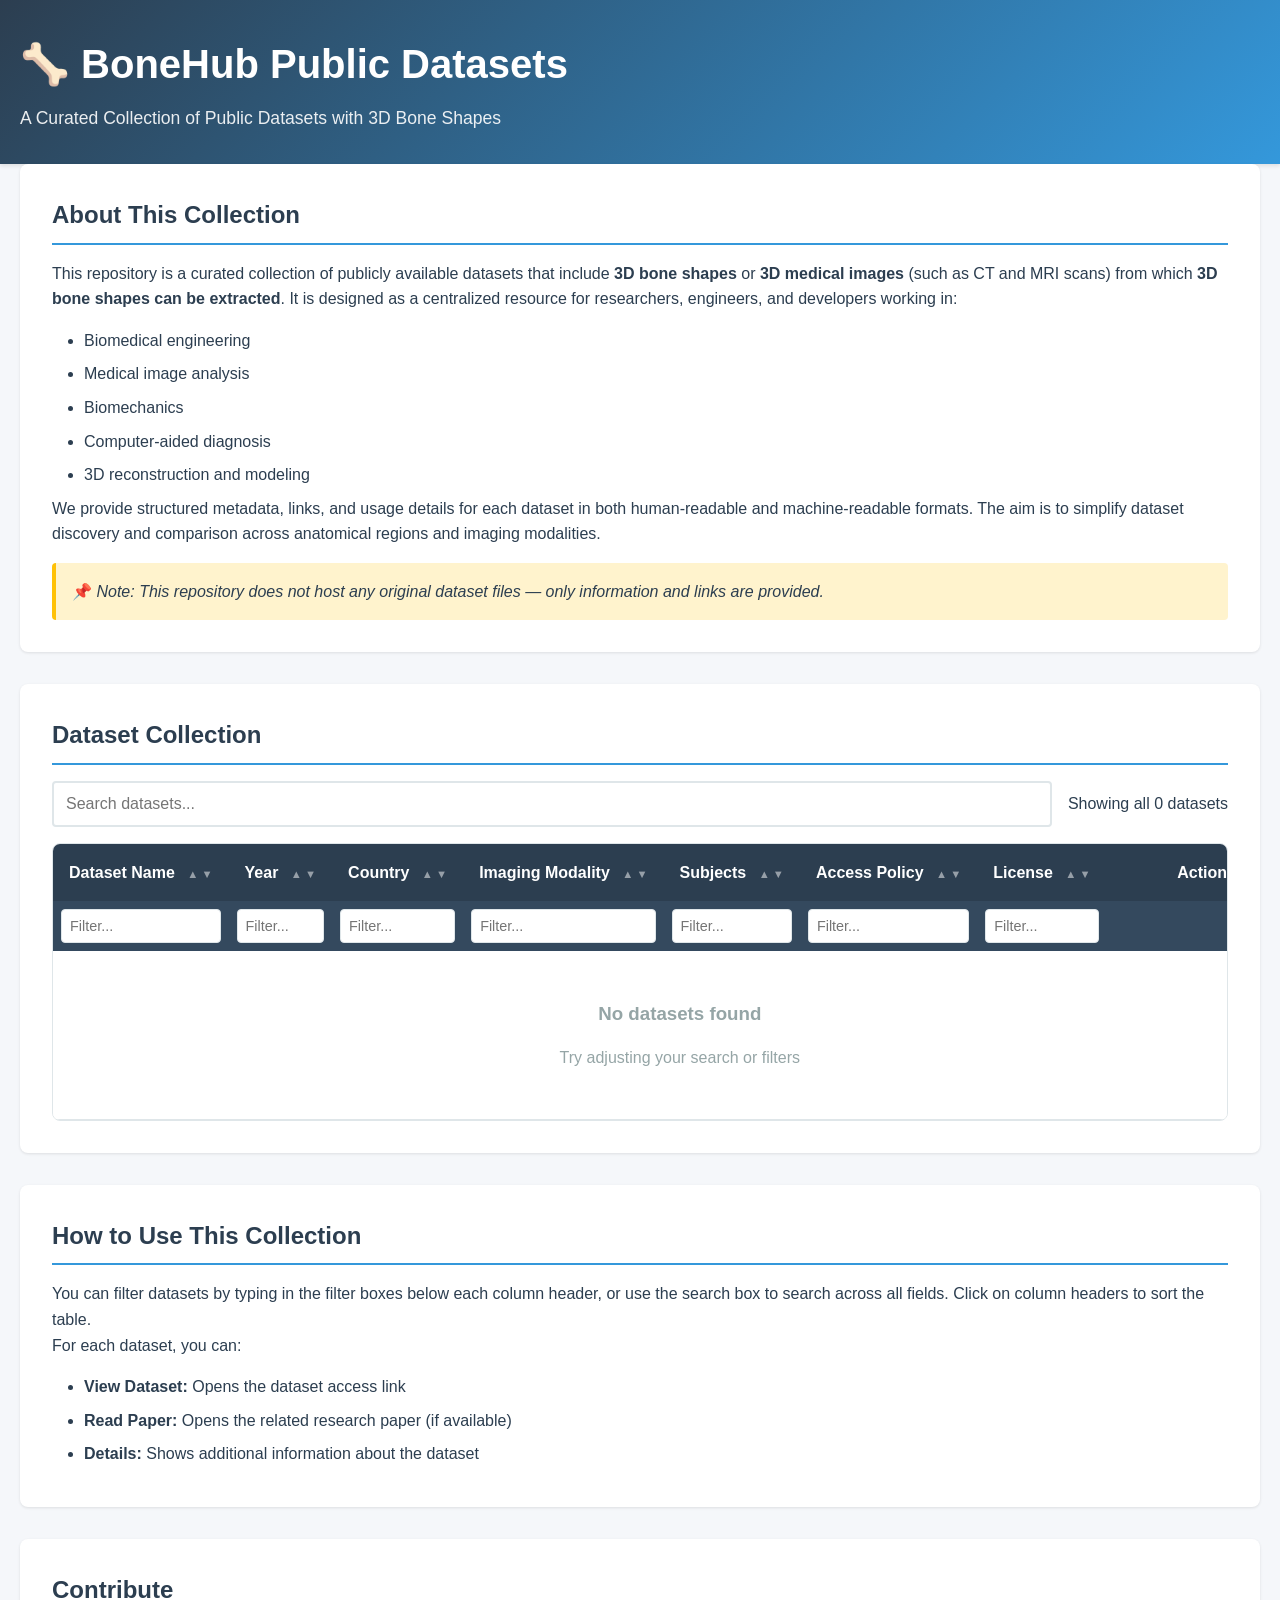
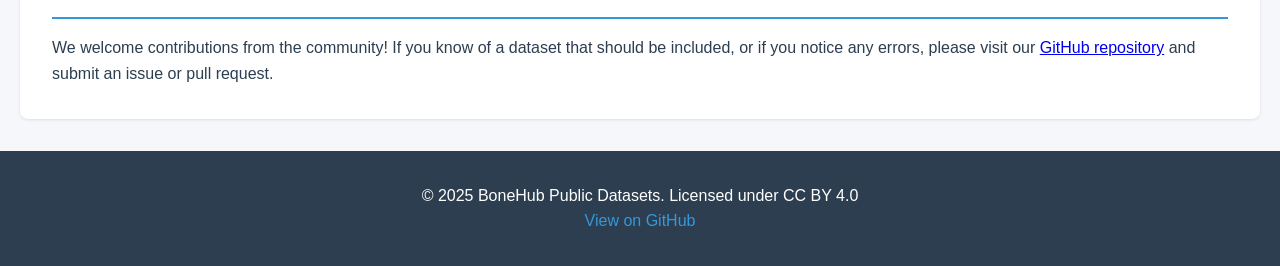
==== docs/index.html @ fe680c2d "rename webpage to docs" ====
<!DOCTYPE html>
<html lang="en">
<head>
    <meta charset="UTF-8">
    <meta name="viewport" content="width=device-width, initial-scale=1.0">
    <title>BoneHub Public Datasets</title>
    <link rel="stylesheet" href="styles.css">
</head>
<body>
    <header>
        <div class="container">
            <h1>🦴 BoneHub Public Datasets</h1>
            <p class="subtitle">A Curated Collection of Public Datasets with 3D Bone Shapes</p>
        </div>
    </header>

    <main class="container">
        <!-- About Section -->
        <section id="about">
            <h2>About This Collection</h2>
            <p>
                This repository is a curated collection of publicly available datasets that include <strong>3D bone shapes</strong> 
                or <strong>3D medical images</strong> (such as CT and MRI scans) from which <strong>3D bone shapes can be extracted</strong>. 
                It is designed as a centralized resource for researchers, engineers, and developers working in:
            </p>
            <ul>
                <li>Biomedical engineering</li>
                <li>Medical image analysis</li>
                <li>Biomechanics</li>
                <li>Computer-aided diagnosis</li>
                <li>3D reconstruction and modeling</li>
            </ul>
            <p>
                We provide structured metadata, links, and usage details for each dataset in both human-readable and machine-readable formats. 
                The aim is to simplify dataset discovery and comparison across anatomical regions and imaging modalities.
            </p>
            <p class="note">
                📌 <em>Note: This repository does not host any original dataset files — only information and links are provided.</em>
            </p>
        </section>

        <!-- Dataset Table Section -->
        <section id="datasets">
            <h2>Dataset Collection</h2>
            
            <!-- Search and Filter Controls -->
            <div class="controls">
                <div class="search-box">
                    <input type="text" id="searchInput" placeholder="Search datasets...">
                </div>
                <div class="filter-info">
                    <span id="resultsCount">Loading datasets...</span>
                </div>
            </div>

            <!-- Table Container -->
            <div class="table-container">
                <table id="datasetsTable">
                    <thead>
                        <tr>
                            <th data-column="name">
                                Dataset Name
                                <span class="sort-arrows">
                                    <span class="arrow">▲</span>
                                    <span class="arrow">▼</span>
                                </span>
                            </th>
                            <th data-column="year">
                                Year
                                <span class="sort-arrows">
                                    <span class="arrow">▲</span>
                                    <span class="arrow">▼</span>
                                </span>
                            </th>
                            <th data-column="country">
                                Country
                                <span class="sort-arrows">
                                    <span class="arrow">▲</span>
                                    <span class="arrow">▼</span>
                                </span>
                            </th>
                            <th data-column="modality">
                                Imaging Modality
                                <span class="sort-arrows">
                                    <span class="arrow">▲</span>
                                    <span class="arrow">▼</span>
                                </span>
                            </th>
                            <th data-column="subjects">
                                Subjects
                                <span class="sort-arrows">
                                    <span class="arrow">▲</span>
                                    <span class="arrow">▼</span>
                                </span>
                            </th>
                            <th data-column="access">
                                Access Policy
                                <span class="sort-arrows">
                                    <span class="arrow">▲</span>
                                    <span class="arrow">▼</span>
                                </span>
                            </th>
                            <th data-column="license">
                                License
                                <span class="sort-arrows">
                                    <span class="arrow">▲</span>
                                    <span class="arrow">▼</span>
                                </span>
                            </th>
                            <th class="actions-column">Actions</th>
                        </tr>
                        <tr class="filter-row">
                            <th><input type="text" class="column-filter" data-column="name" placeholder="Filter..."></th>
                            <th><input type="text" class="column-filter" data-column="year" placeholder="Filter..."></th>
                            <th><input type="text" class="column-filter" data-column="country" placeholder="Filter..."></th>
                            <th><input type="text" class="column-filter" data-column="modality" placeholder="Filter..."></th>
                            <th><input type="text" class="column-filter" data-column="subjects" placeholder="Filter..."></th>
                            <th><input type="text" class="column-filter" data-column="access" placeholder="Filter..."></th>
                            <th><input type="text" class="column-filter" data-column="license" placeholder="Filter..."></th>
                            <th></th>
                        </tr>
                    </thead>
                    <tbody id="tableBody">
                        <!-- Data will be injected by JavaScript -->
                    </tbody>
                </table>
            </div>
        </section>

        <!-- Additional Info Section -->
        <section id="usage">
            <h2>How to Use This Collection</h2>
            <p>
                You can filter datasets by typing in the filter boxes below each column header, or use the search box 
                to search across all fields. Click on column headers to sort the table.
            </p>
            <p>
                For each dataset, you can:
            </p>
            <ul>
                <li><strong>View Dataset:</strong> Opens the dataset access link</li>
                <li><strong>Read Paper:</strong> Opens the related research paper (if available)</li>
                <li><strong>Details:</strong> Shows additional information about the dataset</li>
            </ul>
        </section>

        <!-- Contribution Section -->
        <section id="contribute">
            <h2>Contribute</h2>
            <p>
                We welcome contributions from the community! If you know of a dataset that should be included, 
                or if you notice any errors, please visit our 
                <a href="https://github.com/your-repo-name/Public-Datasets" target="_blank">GitHub repository</a> 
                and submit an issue or pull request.
            </p>
        </section>
    </main>

    <footer>
        <div class="container">
            <p>&copy; 2025 BoneHub Public Datasets. Licensed under CC BY 4.0</p>
            <p>
                <a href="https://github.com/your-repo-name/Public-Datasets" target="_blank">View on GitHub</a>
            </p>
        </div>
    </footer>

    <!-- Modal for dataset details -->
    <div id="detailModal" class="modal">
        <div class="modal-content">
            <span class="close">&times;</span>
            <div id="modalBody"></div>
        </div>
    </div>

    <script src="data.js"></script>
    <script src="script.js"></script>
</body>
</html>
---- docs/styles.css ----
/* Reset and Base Styles */
* {
    margin: 0;
    padding: 0;
    box-sizing: border-box;
}

:root {
    --primary-color: #2c3e50;
    --secondary-color: #3498db;
    --accent-color: #e74c3c;
    --success-color: #27ae60;
    --background-color: #f5f7fa;
    --text-color: #2c3e50;
    --border-color: #dfe6e9;
    --hover-color: #ecf0f1;
    --modal-overlay: rgba(0, 0, 0, 0.5);
}

body {
    font-family: -apple-system, BlinkMacSystemFont, 'Segoe UI', Roboto, 'Helvetica Neue', Arial, sans-serif;
    line-height: 1.6;
    color: var(--text-color);
    background-color: var(--background-color);
}

.container {
    max-width: 1400px;
    margin: 0 auto;
    padding: 0 20px;
}

/* Header */
header {
    background: linear-gradient(135deg, var(--primary-color) 0%, var(--secondary-color) 100%);
    color: white;
    padding: 2rem 0;
    box-shadow: 0 2px 4px rgba(0, 0, 0, 0.1);
}

header h1 {
    font-size: 2.5rem;
    margin-bottom: 0.5rem;
}

header .subtitle {
    font-size: 1.1rem;
    opacity: 0.9;
}

/* Main Content */
main {
    padding: 2rem 0;
}

section {
    background: white;
    border-radius: 8px;
    padding: 2rem;
    margin-bottom: 2rem;
    box-shadow: 0 1px 3px rgba(0, 0, 0, 0.1);
}

section h2 {
    color: var(--primary-color);
    margin-bottom: 1rem;
    border-bottom: 2px solid var(--secondary-color);
    padding-bottom: 0.5rem;
}

section ul {
    margin-left: 2rem;
    margin-top: 1rem;
}

section li {
    margin-bottom: 0.5rem;
}

.note {
    background-color: #fff3cd;
    border-left: 4px solid #ffc107;
    padding: 1rem;
    margin-top: 1rem;
    border-radius: 4px;
}

/* Controls */
.controls {
    display: flex;
    justify-content: space-between;
    align-items: center;
    margin-bottom: 1rem;
    flex-wrap: wrap;
    gap: 1rem;
}

.search-box {
    flex: 1;
    min-width: 300px;
}

#searchInput {
    width: 100%;
    padding: 0.75rem;
    border: 2px solid var(--border-color);
    border-radius: 4px;
    font-size: 1rem;
    transition: border-color 0.3s;
}

#searchInput:focus {
    outline: none;
    border-color: var(--secondary-color);
}

.filter-info {
    color: var(--text-color);
    font-weight: 500;
}

/* Table Styles */
.table-container {
    overflow-x: auto;
    border-radius: 8px;
    border: 1px solid var(--border-color);
}

table {
    width: 100%;
    border-collapse: collapse;
    background: white;
}

thead {
    background-color: var(--primary-color);
    color: white;
    position: sticky;
    top: 0;
    z-index: 10;
}

thead th {
    padding: 1rem;
    text-align: left;
    font-weight: 600;
    white-space: nowrap;
    cursor: pointer;
    user-select: none;
    position: relative;
}

thead th:hover {
    background-color: #34495e;
}

.sort-arrows {
    display: inline-block;
    margin-left: 0.5rem;
    font-size: 0.7rem;
    opacity: 0.5;
}

thead th.sorted-asc .sort-arrows .arrow:first-child,
thead th.sorted-desc .sort-arrows .arrow:last-child {
    opacity: 1;
    color: var(--accent-color);
}

.filter-row th {
    padding: 0.5rem;
    background-color: #34495e;
    cursor: default;
}

.filter-row th:hover {
    background-color: #34495e;
}

.column-filter {
    width: 100%;
    padding: 0.5rem;
    border: 1px solid var(--border-color);
    border-radius: 4px;
    font-size: 0.9rem;
    background-color: white;
}

.column-filter:focus {
    outline: none;
    border-color: var(--secondary-color);
}

tbody tr {
    border-bottom: 1px solid var(--border-color);
    transition: background-color 0.2s;
}

tbody tr:hover {
    background-color: var(--hover-color);
}

tbody tr.hidden {
    display: none;
}

tbody td {
    padding: 1rem;
    vertical-align: top;
}

/* Action Buttons */
.actions-column {
    text-align: center;
    min-width: 200px;
}

.btn-group {
    display: flex;
    flex-direction: column;
    gap: 0.5rem;
}

.btn {
    padding: 0.5rem 1rem;
    border: none;
    border-radius: 4px;
    cursor: pointer;
    font-size: 0.9rem;
    font-weight: 500;
    text-decoration: none;
    text-align: center;
    transition: all 0.3s;
    display: inline-block;
}

.btn-primary {
    background-color: var(--secondary-color);
    color: white;
}

.btn-primary:hover {
    background-color: #2980b9;
    transform: translateY(-2px);
    box-shadow: 0 2px 4px rgba(0, 0, 0, 0.2);
}

.btn-secondary {
    background-color: var(--success-color);
    color: white;
}

.btn-secondary:hover {
    background-color: #229954;
    transform: translateY(-2px);
    box-shadow: 0 2px 4px rgba(0, 0, 0, 0.2);
}

.btn-info {
    background-color: #95a5a6;
    color: white;
}

.btn-info:hover {
    background-color: #7f8c8d;
    transform: translateY(-2px);
    box-shadow: 0 2px 4px rgba(0, 0, 0, 0.2);
}

.btn:disabled {
    opacity: 0.5;
    cursor: not-allowed;
}

.btn:disabled:hover {
    transform: none;
    box-shadow: none;
}

/* Modal */
.modal {
    display: none;
    position: fixed;
    z-index: 1000;
    left: 0;
    top: 0;
    width: 100%;
    height: 100%;
    overflow: auto;
    background-color: var(--modal-overlay);
}

.modal-content {
    background-color: white;
    margin: 5% auto;
    padding: 2rem;
    border-radius: 8px;
    width: 90%;
    max-width: 800px;
    max-height: 80vh;
    overflow-y: auto;
    box-shadow: 0 4px 6px rgba(0, 0, 0, 0.3);
}

.close {
    color: #aaa;
    float: right;
    font-size: 28px;
    font-weight: bold;
    cursor: pointer;
    line-height: 20px;
}

.close:hover,
.close:focus {
    color: #000;
}

#modalBody h3 {
    color: var(--primary-color);
    margin-top: 1rem;
    margin-bottom: 0.5rem;
}

#modalBody p {
    margin-bottom: 0.5rem;
}

#modalBody strong {
    color: var(--primary-color);
}

/* Footer */
footer {
    background-color: var(--primary-color);
    color: white;
    padding: 2rem 0;
    text-align: center;
    margin-top: 2rem;
}

footer a {
    color: var(--secondary-color);
    text-decoration: none;
}

footer a:hover {
    text-decoration: underline;
}

/* Responsive Design */
@media (max-width: 768px) {
    header h1 {
        font-size: 1.8rem;
    }

    header .subtitle {
        font-size: 1rem;
    }

    section {
        padding: 1rem;
    }

    .controls {
        flex-direction: column;
        align-items: stretch;
    }

    .search-box {
        min-width: 100%;
    }

    table {
        font-size: 0.9rem;
    }

    thead th,
    tbody td {
        padding: 0.5rem;
    }

    .btn-group {
        flex-direction: row;
    }

    .btn {
        font-size: 0.8rem;
        padding: 0.4rem 0.6rem;
    }
}

/* Loading State */
.loading {
    text-align: center;
    padding: 2rem;
    color: var(--text-color);
    font-style: italic;
}

/* Empty State */
.empty-state {
    text-align: center;
    padding: 3rem;
    color: #95a5a6;
}

.empty-state h3 {
    margin-bottom: 1rem;
}
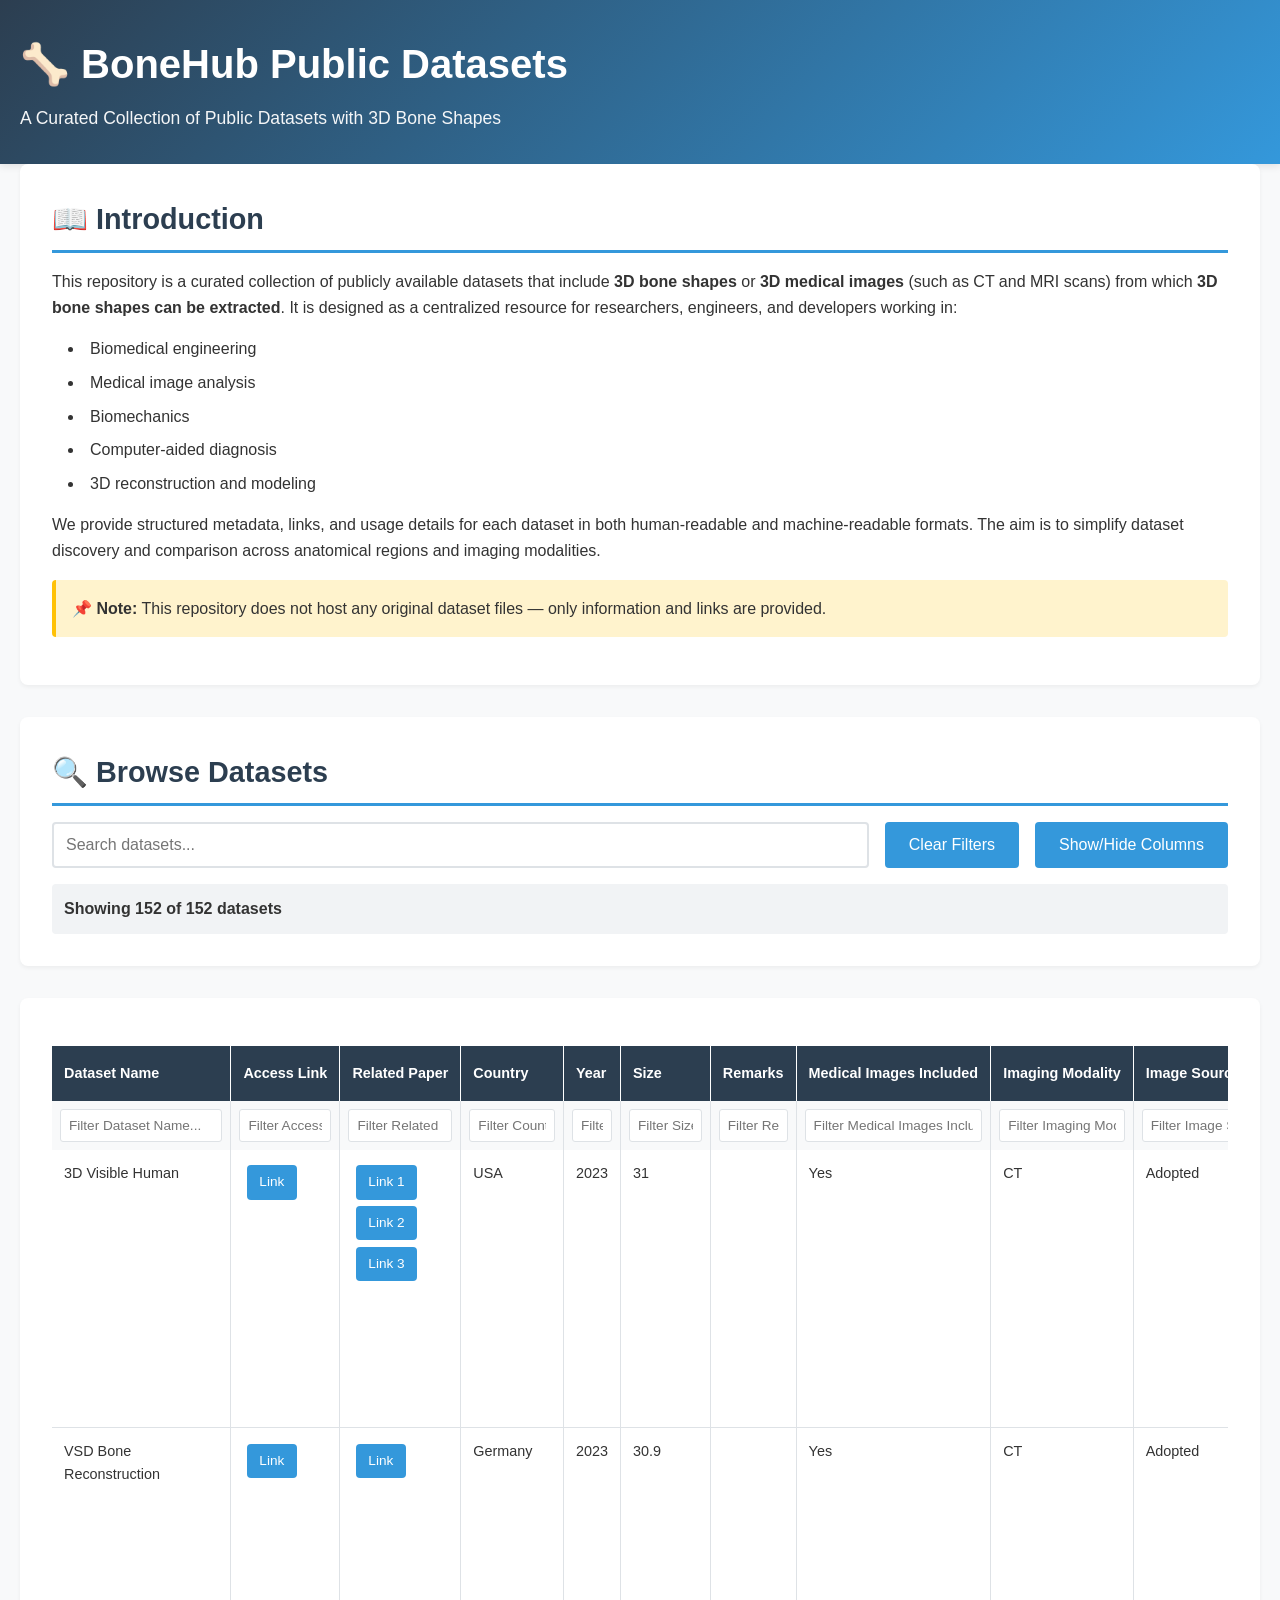
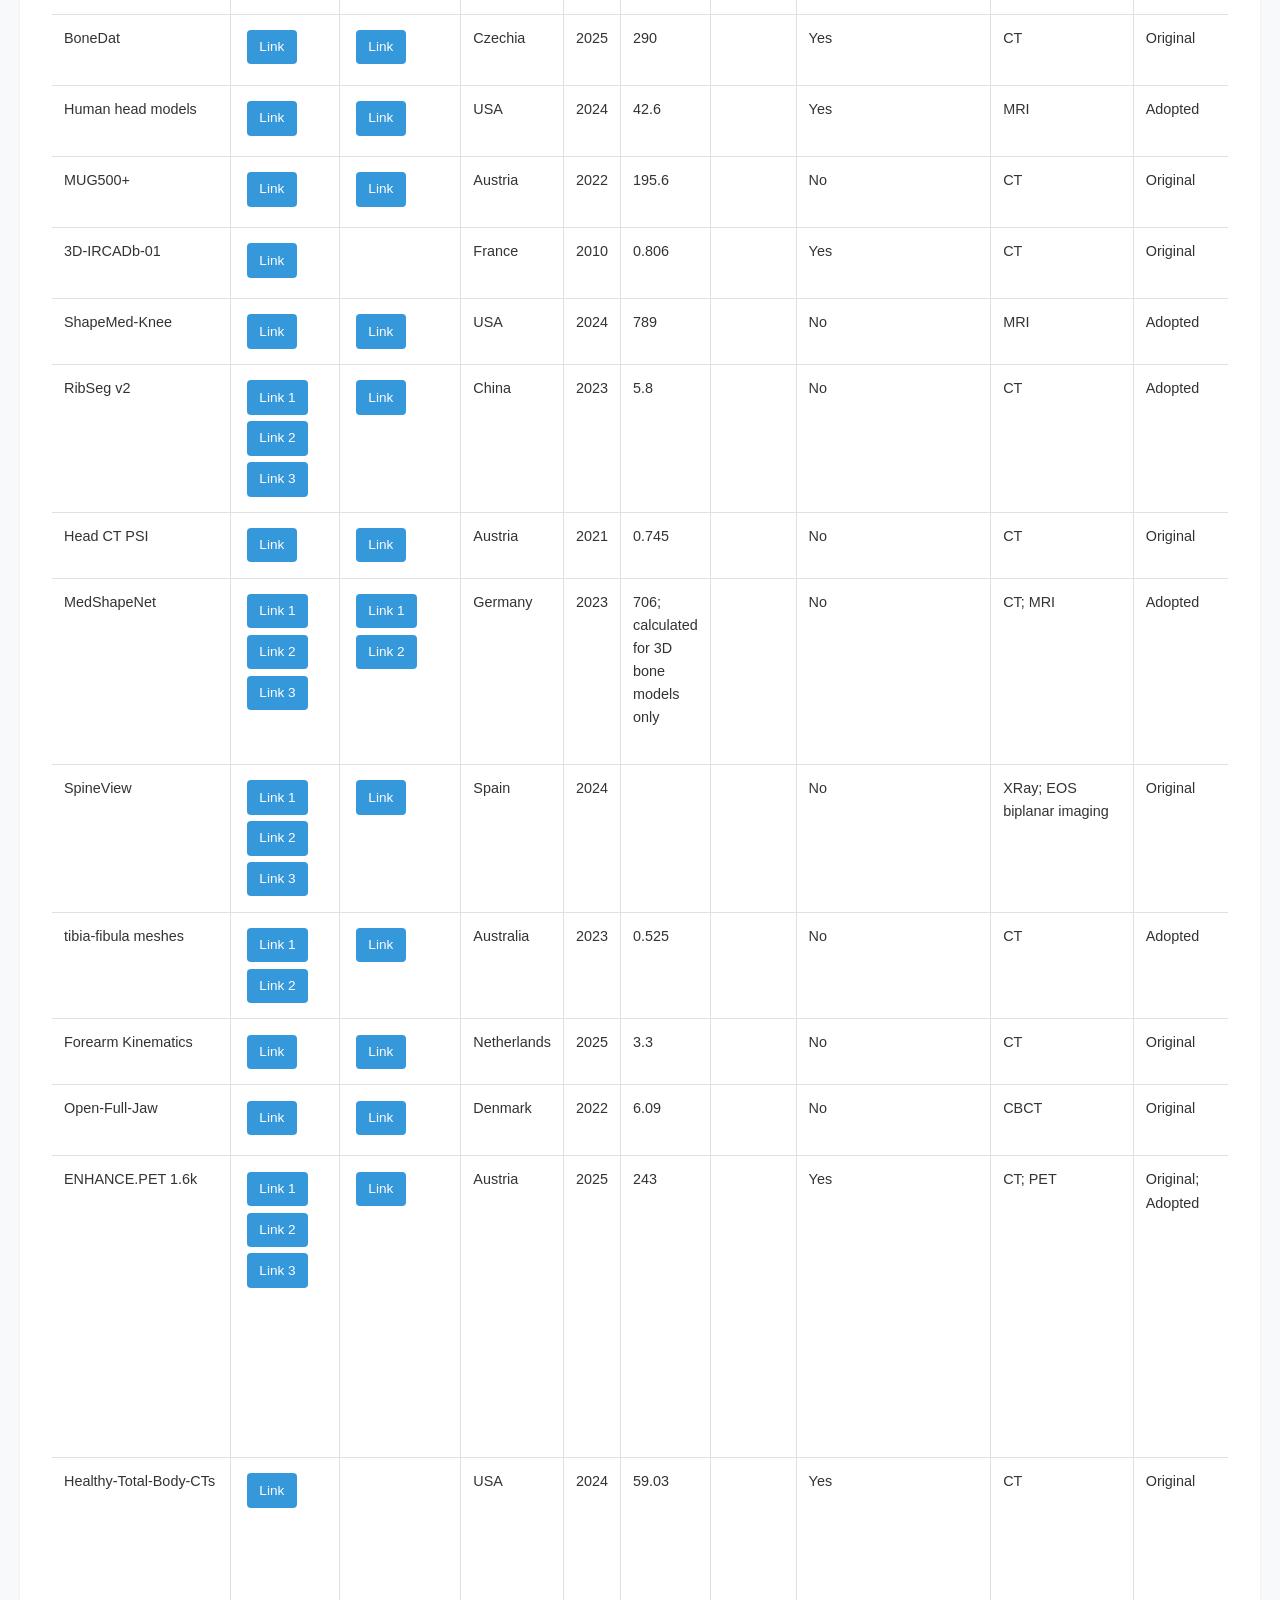
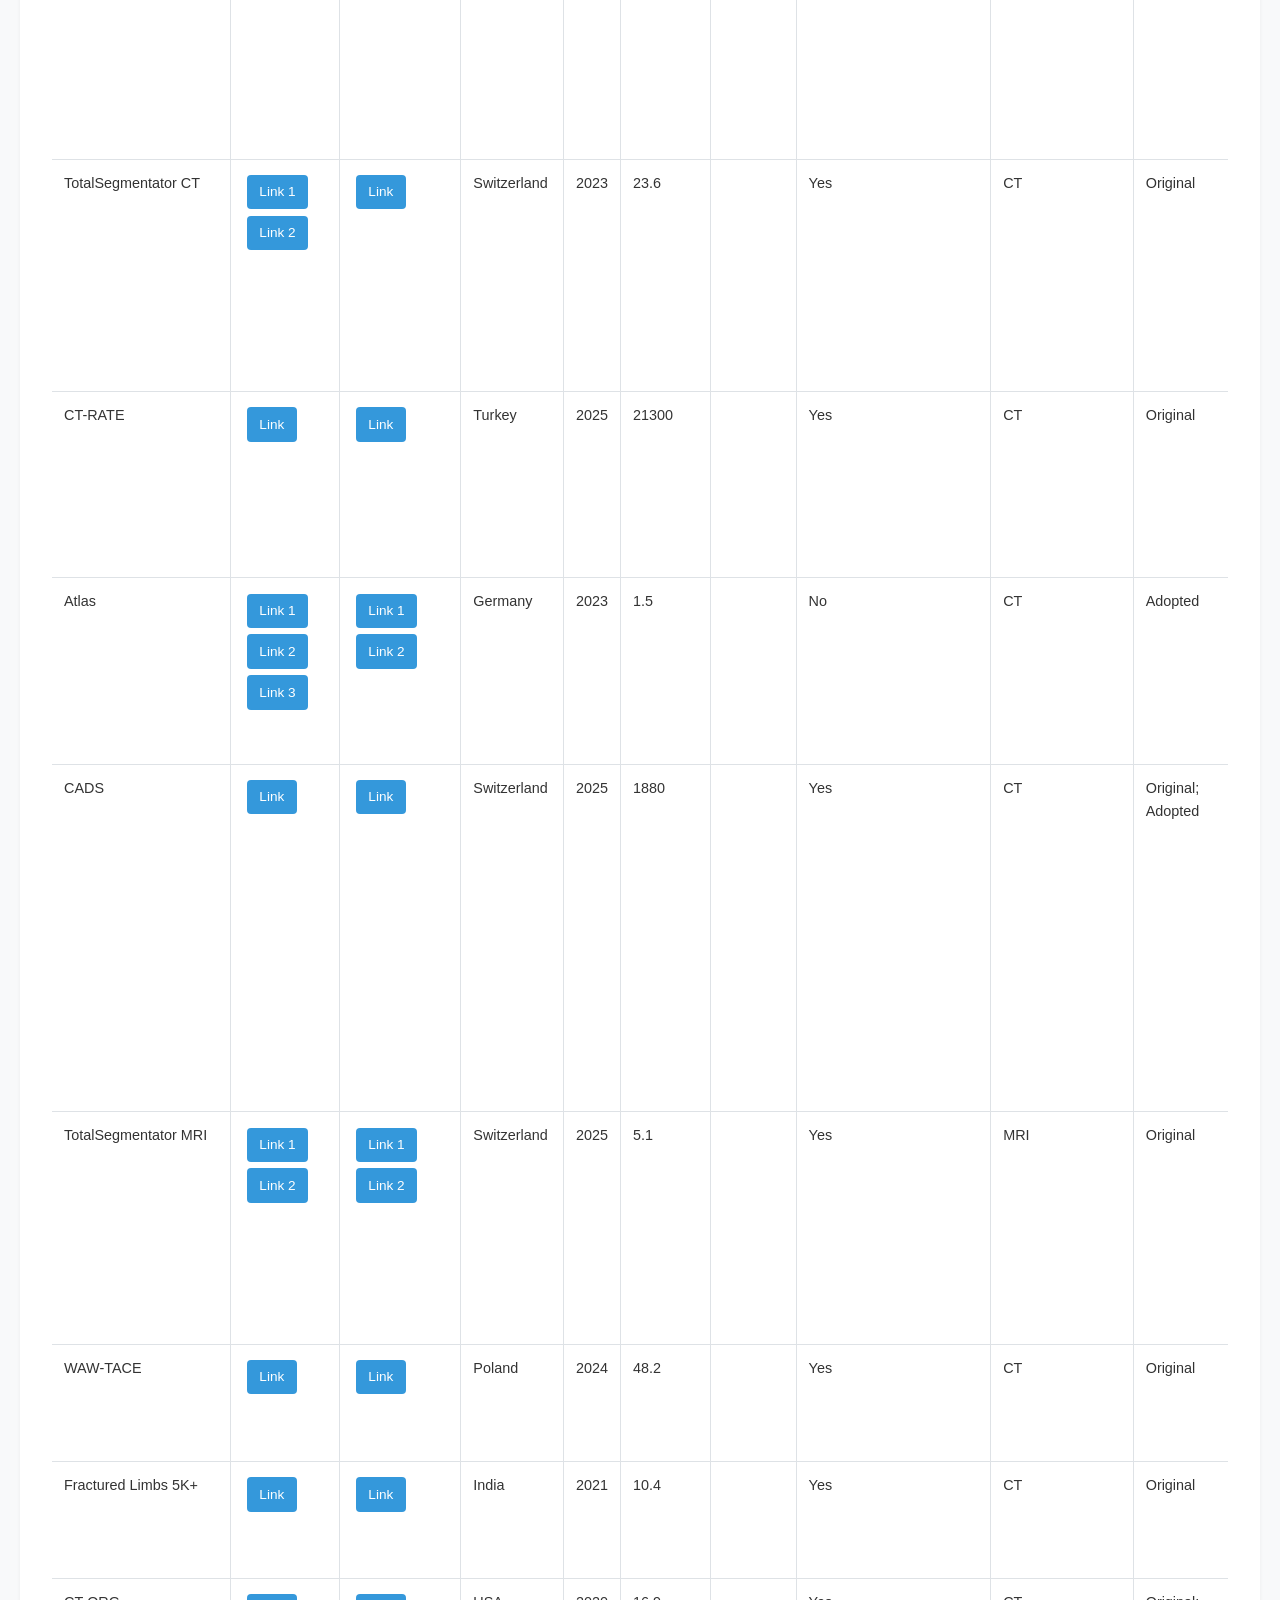
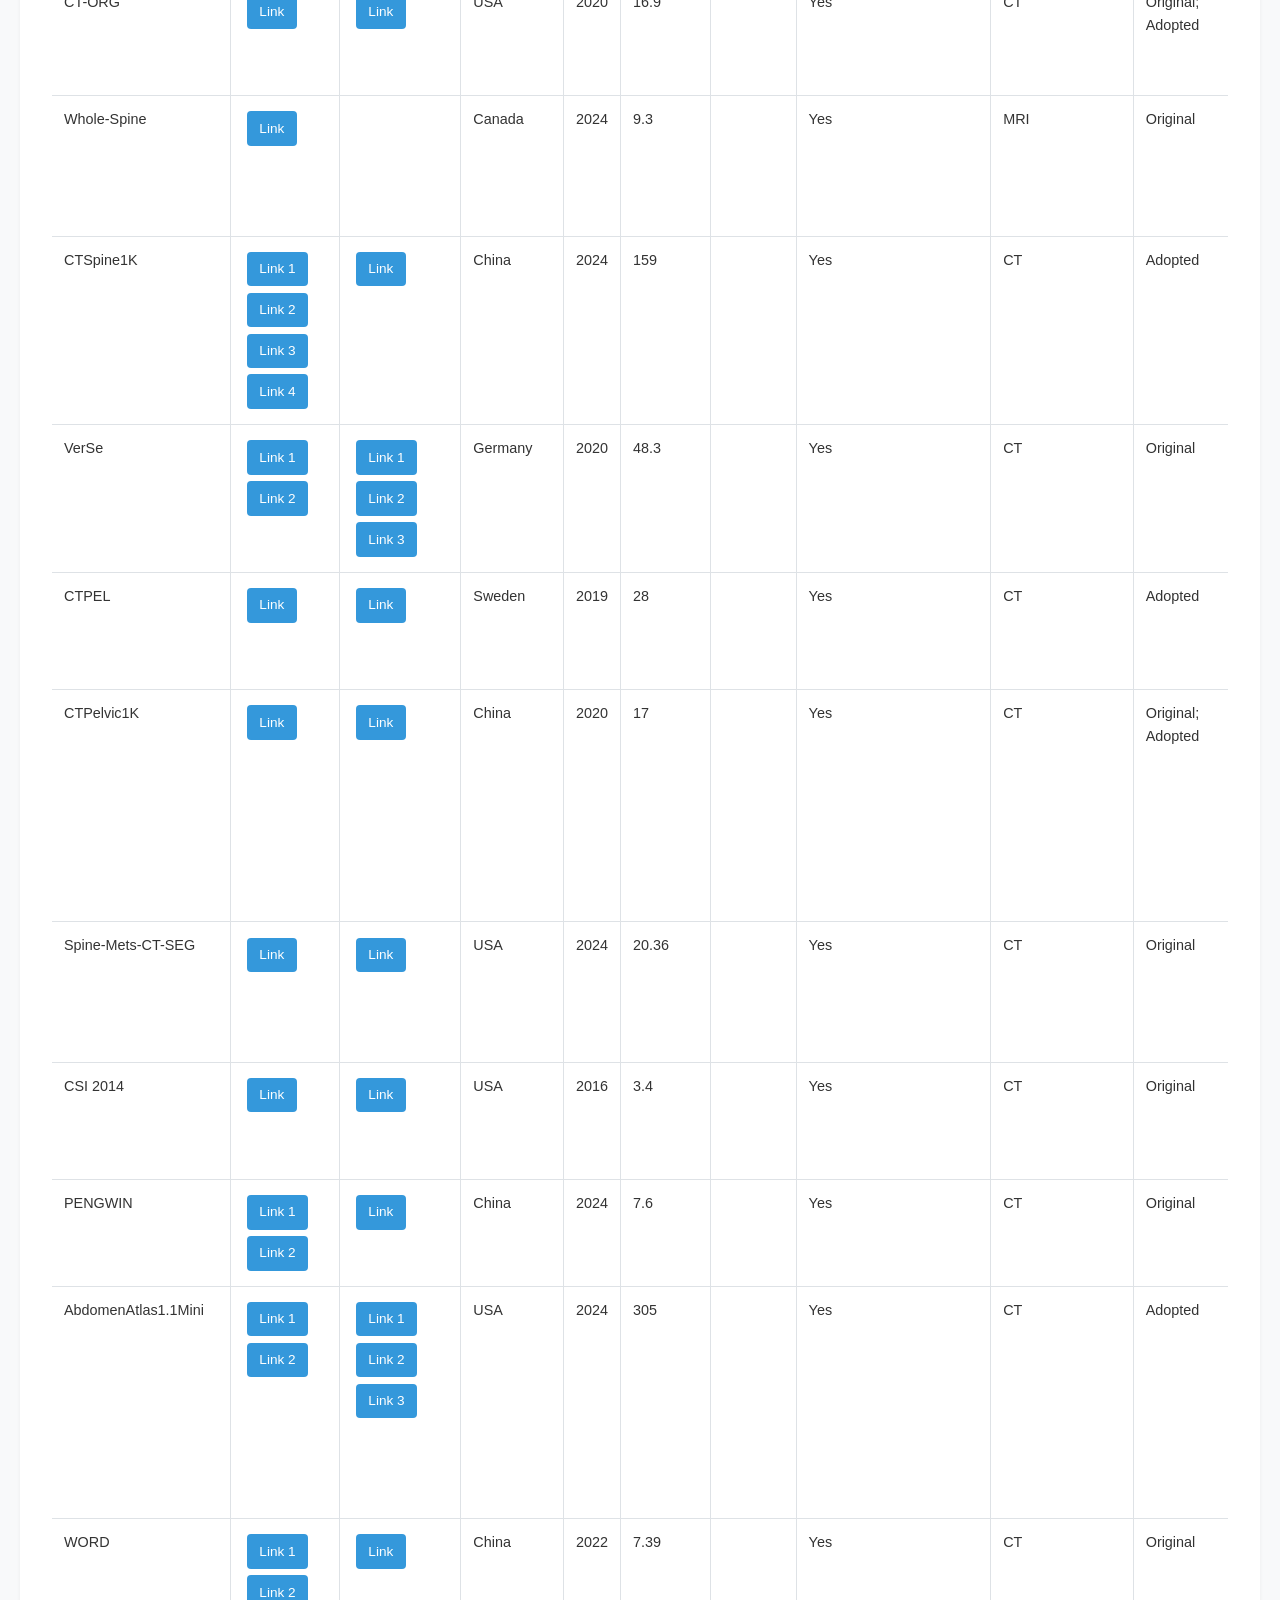
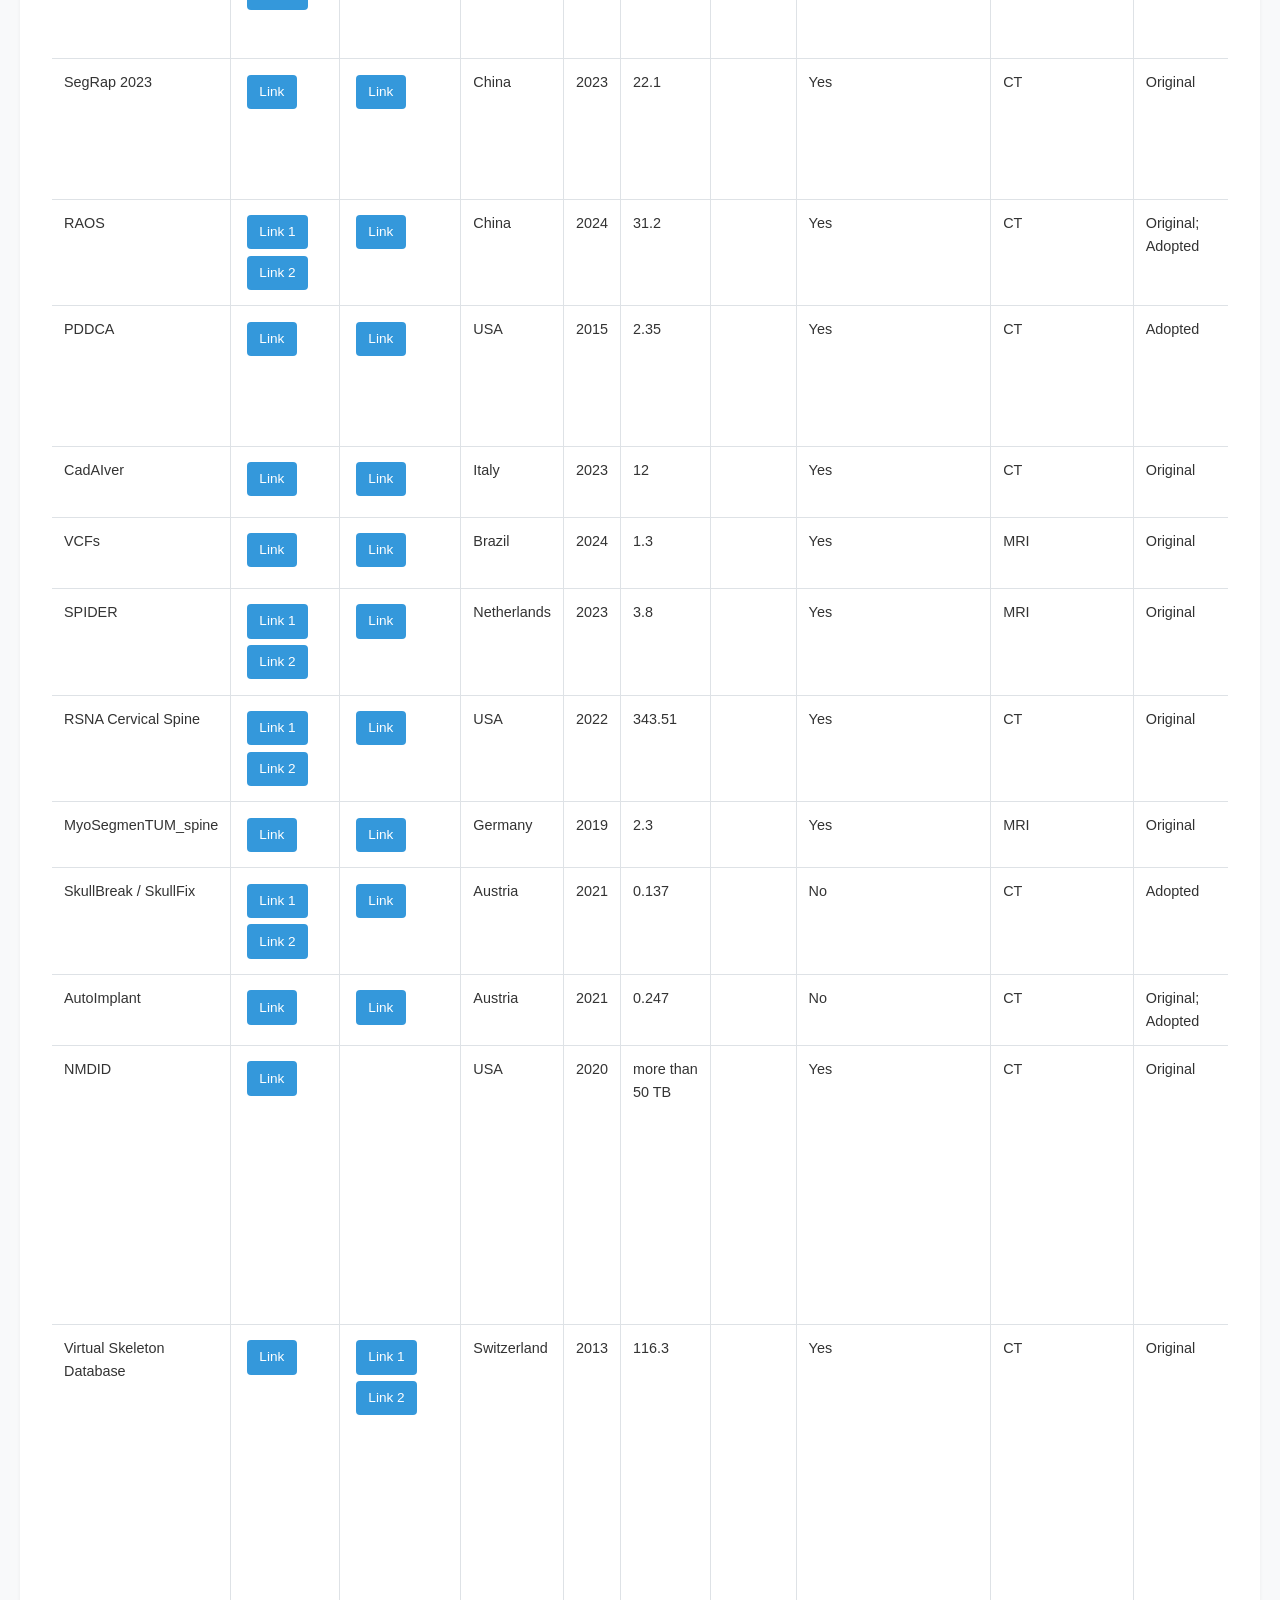
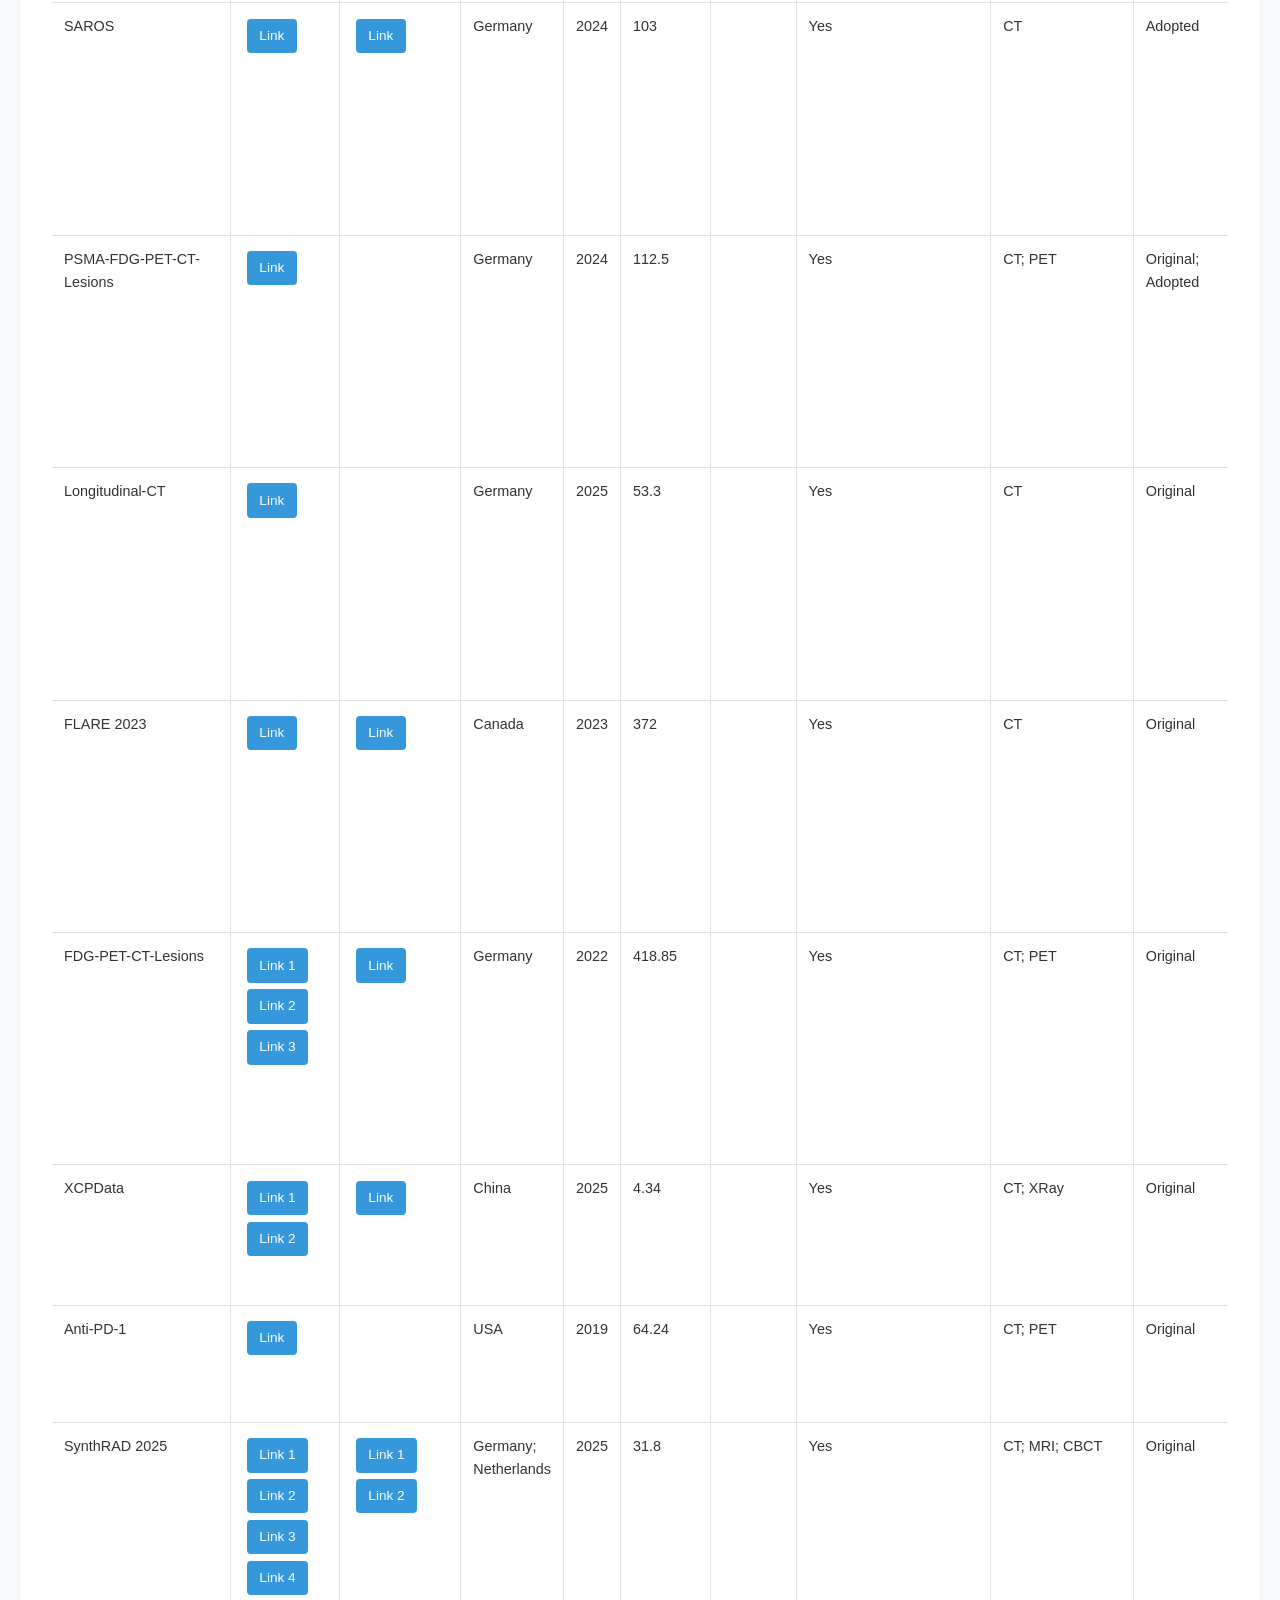
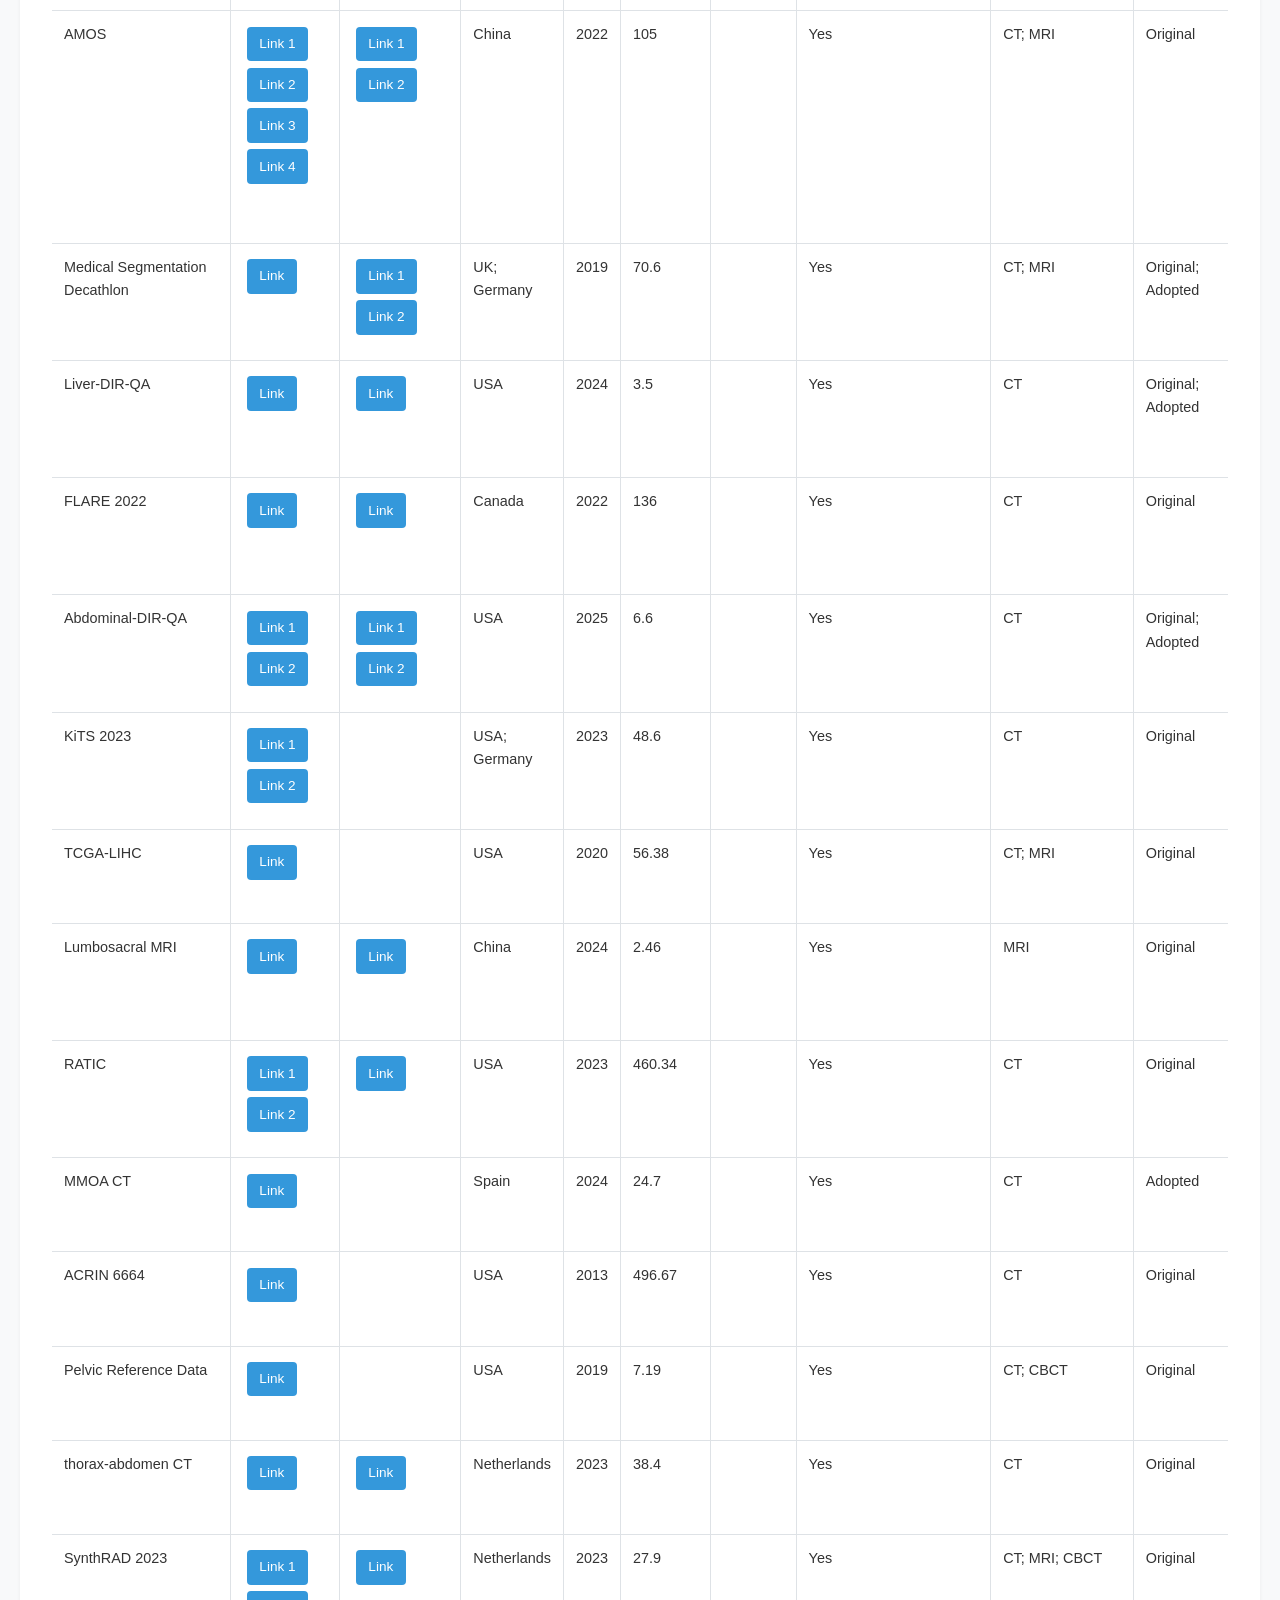
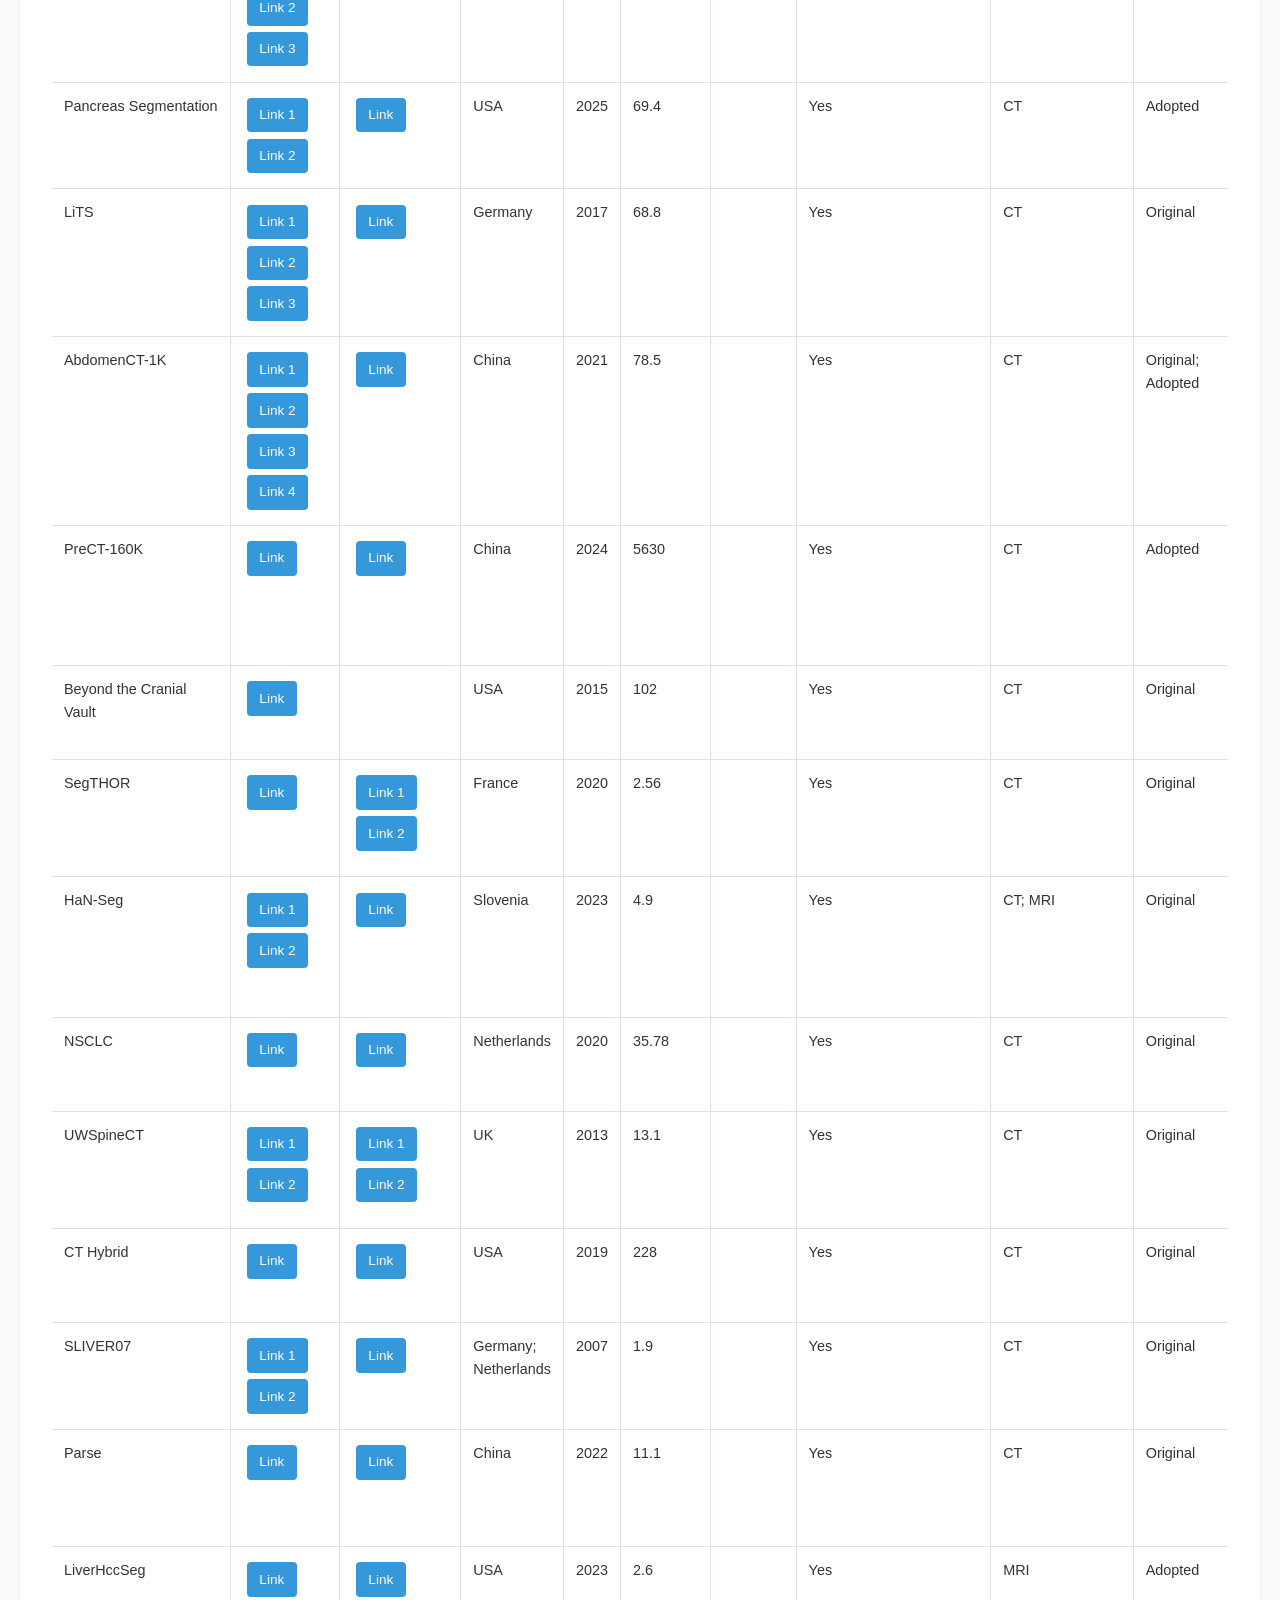
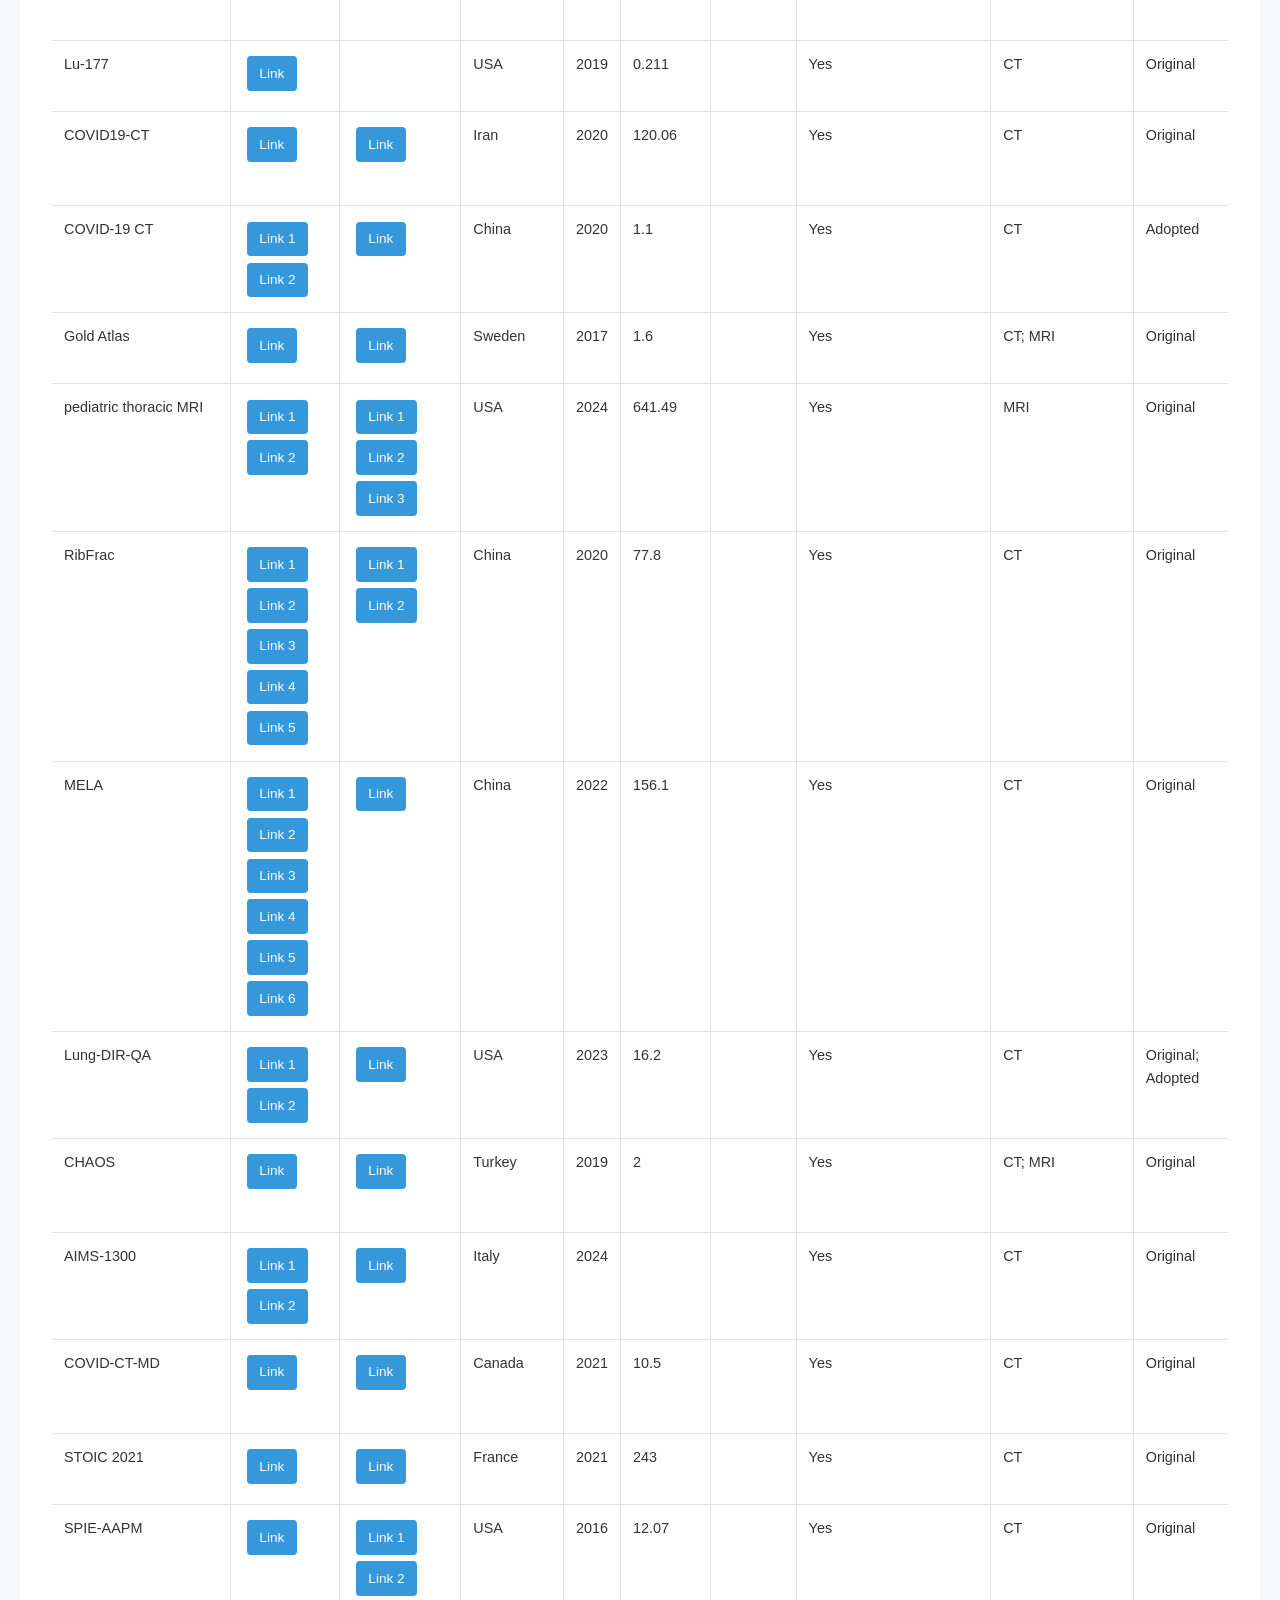
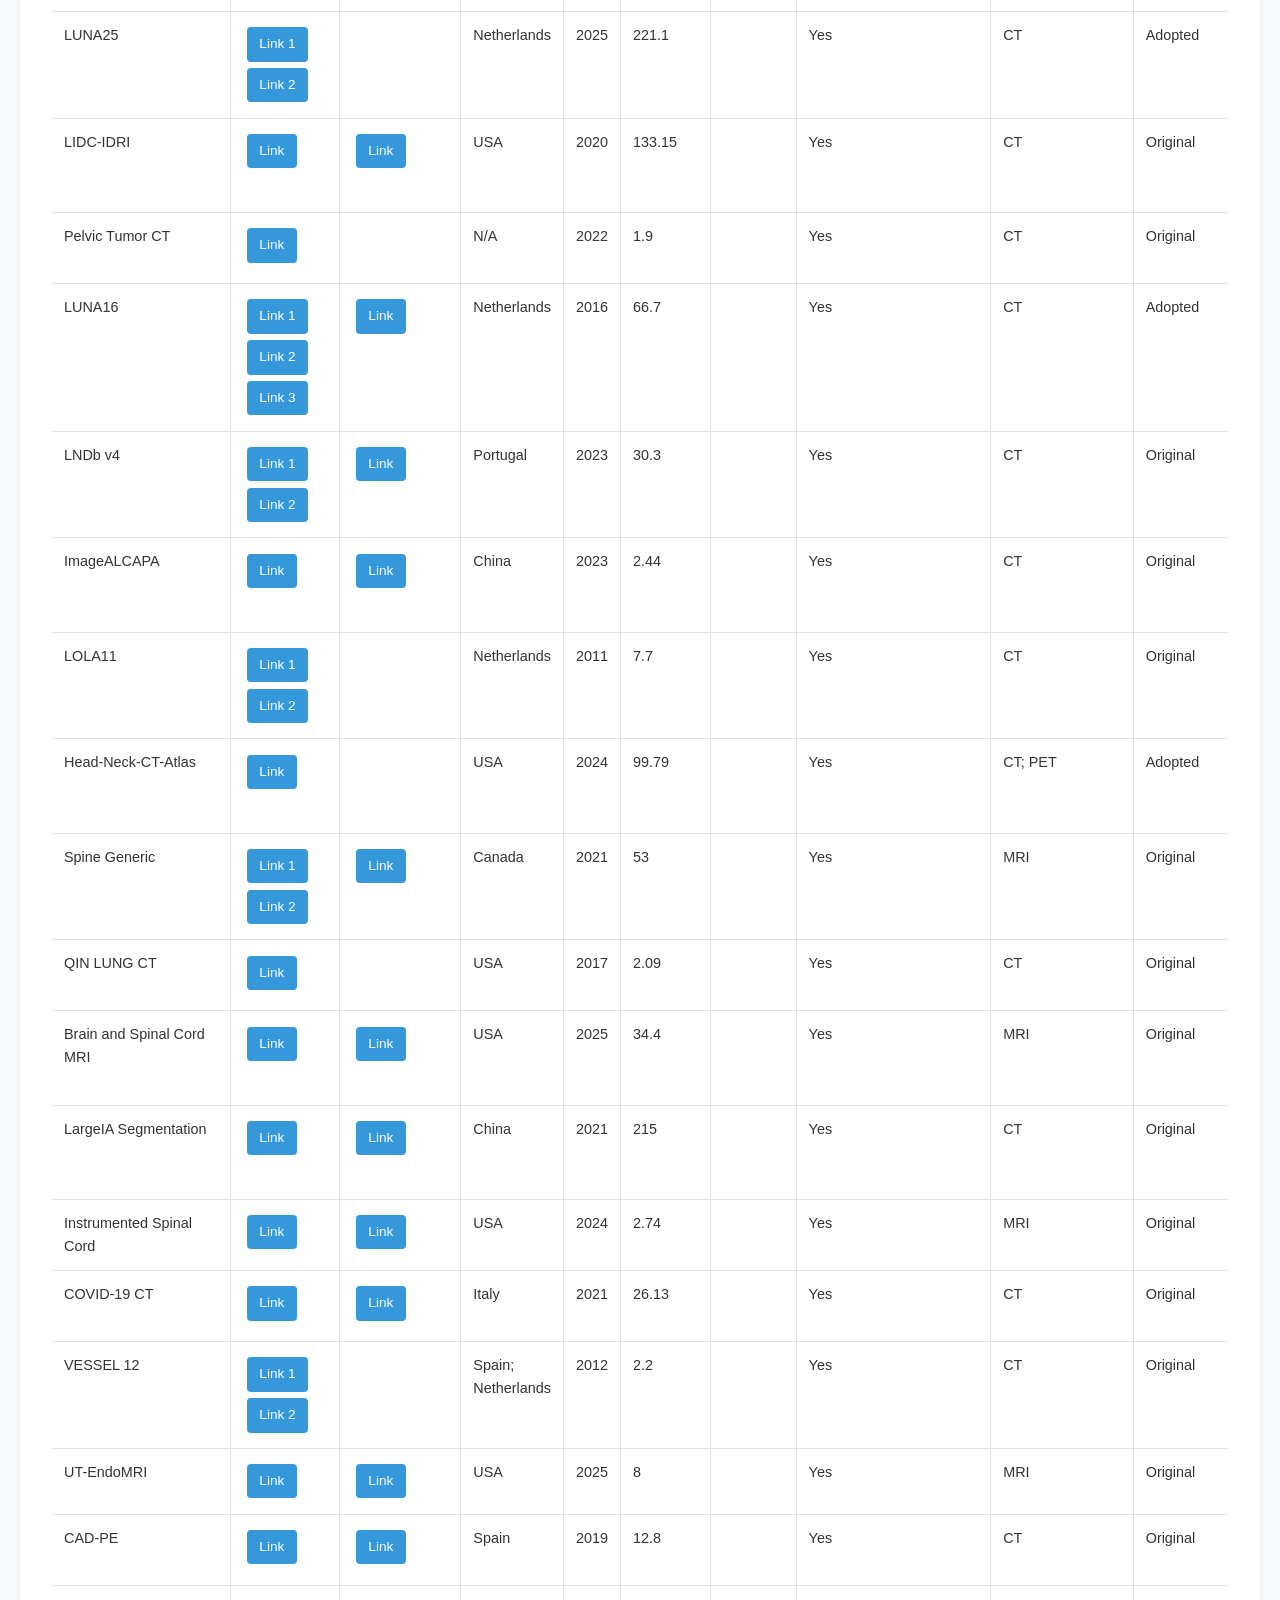
==== commit f14ed185: "Improved webpage" ====
--- a/docs/index.html
+++ b/docs/index.html
@@ -15,9 +15,8 @@
     </header>
 
     <main class="container">
-        <!-- About Section -->
-        <section id="about">
-            <h2>About This Collection</h2>
+        <section class="intro">
+            <h2>📖 Introduction</h2>
             <p>
                 This repository is a curated collection of publicly available datasets that include <strong>3D bone shapes</strong> 
                 or <strong>3D medical images</strong> (such as CT and MRI scans) from which <strong>3D bone shapes can be extracted</strong>. 
@@ -31,149 +30,83 @@
                 <li>3D reconstruction and modeling</li>
             </ul>
             <p>
-                We provide structured metadata, links, and usage details for each dataset in both human-readable and machine-readable formats. 
-                The aim is to simplify dataset discovery and comparison across anatomical regions and imaging modalities.
+                We provide structured metadata, links, and usage details for each dataset in both human-readable and 
+                machine-readable formats. The aim is to simplify dataset discovery and comparison across anatomical 
+                regions and imaging modalities.
             </p>
             <p class="note">
-                📌 <em>Note: This repository does not host any original dataset files — only information and links are provided.</em>
+                <strong>📌 Note:</strong> This repository does not host any original dataset files — only information and links are provided.
             </p>
         </section>
 
-        <!-- Dataset Table Section -->
-        <section id="datasets">
-            <h2>Dataset Collection</h2>
-            
-            <!-- Search and Filter Controls -->
-            <div class="controls">
-                <div class="search-box">
-                    <input type="text" id="searchInput" placeholder="Search datasets...">
-                </div>
-                <div class="filter-info">
-                    <span id="resultsCount">Loading datasets...</span>
+        <section class="search-section">
+            <h2>🔍 Browse Datasets</h2>
+            <div class="search-controls">
+                <input type="text" id="searchInput" placeholder="Search datasets..." aria-label="Search datasets">
+                <button id="clearFilters" class="btn-secondary">Clear Filters</button>
+                <button id="toggleColumns" class="btn-secondary">Show/Hide Columns</button>
+            </div>
+            <div class="stats">
+                <span id="datasetCount">Loading datasets...</span>
+            </div>
+            <div id="columnToggles" class="column-toggles" style="display: none;">
+                <h3>Select Columns to Display</h3>
+                <div id="columnCheckboxes" class="checkbox-grid">
+                    <!-- Column checkboxes will be dynamically generated -->
                 </div>
             </div>
+        </section>
 
-            <!-- Table Container -->
+        <section class="table-section">
             <div class="table-container">
                 <table id="datasetsTable">
                     <thead>
-                        <tr>
-                            <th data-column="name">
-                                Dataset Name
-                                <span class="sort-arrows">
-                                    <span class="arrow">▲</span>
-                                    <span class="arrow">▼</span>
-                                </span>
-                            </th>
-                            <th data-column="year">
-                                Year
-                                <span class="sort-arrows">
-                                    <span class="arrow">▲</span>
-                                    <span class="arrow">▼</span>
-                                </span>
-                            </th>
-                            <th data-column="country">
-                                Country
-                                <span class="sort-arrows">
-                                    <span class="arrow">▲</span>
-                                    <span class="arrow">▼</span>
-                                </span>
-                            </th>
-                            <th data-column="modality">
-                                Imaging Modality
-                                <span class="sort-arrows">
-                                    <span class="arrow">▲</span>
-                                    <span class="arrow">▼</span>
-                                </span>
-                            </th>
-                            <th data-column="subjects">
-                                Subjects
-                                <span class="sort-arrows">
-                                    <span class="arrow">▲</span>
-                                    <span class="arrow">▼</span>
-                                </span>
-                            </th>
-                            <th data-column="access">
-                                Access Policy
-                                <span class="sort-arrows">
-                                    <span class="arrow">▲</span>
-                                    <span class="arrow">▼</span>
-                                </span>
-                            </th>
-                            <th data-column="license">
-                                License
-                                <span class="sort-arrows">
-                                    <span class="arrow">▲</span>
-                                    <span class="arrow">▼</span>
-                                </span>
-                            </th>
-                            <th class="actions-column">Actions</th>
+                        <tr id="tableHeader">
+                            <!-- Headers will be dynamically generated -->
                         </tr>
-                        <tr class="filter-row">
-                            <th><input type="text" class="column-filter" data-column="name" placeholder="Filter..."></th>
-                            <th><input type="text" class="column-filter" data-column="year" placeholder="Filter..."></th>
-                            <th><input type="text" class="column-filter" data-column="country" placeholder="Filter..."></th>
-                            <th><input type="text" class="column-filter" data-column="modality" placeholder="Filter..."></th>
-                            <th><input type="text" class="column-filter" data-column="subjects" placeholder="Filter..."></th>
-                            <th><input type="text" class="column-filter" data-column="access" placeholder="Filter..."></th>
-                            <th><input type="text" class="column-filter" data-column="license" placeholder="Filter..."></th>
-                            <th></th>
+                        <tr id="filterRow">
+                            <!-- Filter inputs will be dynamically generated -->
                         </tr>
                     </thead>
                     <tbody id="tableBody">
-                        <!-- Data will be injected by JavaScript -->
+                        <!-- Data rows will be dynamically generated -->
                     </tbody>
                 </table>
             </div>
         </section>
 
-        <!-- Additional Info Section -->
-        <section id="usage">
-            <h2>How to Use This Collection</h2>
+        <section class="contribution">
+            <h2>🤝 Contribution</h2>
             <p>
-                You can filter datasets by typing in the filter boxes below each column header, or use the search box 
-                to search across all fields. Click on column headers to sort the table.
+                We welcome contributions! If you know of a dataset that should be included, please submit an issue or 
+                pull request on our <a href="https://github.com/yourusername/yourrepo" target="_blank">GitHub repository</a>.
             </p>
-            <p>
-                For each dataset, you can:
-            </p>
-            <ul>
-                <li><strong>View Dataset:</strong> Opens the dataset access link</li>
-                <li><strong>Read Paper:</strong> Opens the related research paper (if available)</li>
-                <li><strong>Details:</strong> Shows additional information about the dataset</li>
-            </ul>
         </section>
 
-        <!-- Contribution Section -->
-        <section id="contribute">
-            <h2>Contribute</h2>
+        <section class="citation">
+            <h2>📚 Citation & Acknowledgment</h2>
             <p>
-                We welcome contributions from the community! If you know of a dataset that should be included, 
-                or if you notice any errors, please visit our 
-                <a href="https://github.com/your-repo-name/Public-Datasets" target="_blank">GitHub repository</a> 
-                and submit an issue or pull request.
+                If you use this resource in your research, please cite our repository and acknowledge the original 
+                dataset authors and publishers. Visit our 
+                <a href="https://github.com/yourusername/yourrepo" target="_blank">GitHub repository</a> for citation details.
             </p>
         </section>
     </main>
 
     <footer>
         <div class="container">
-            <p>&copy; 2025 BoneHub Public Datasets. Licensed under CC BY 4.0</p>
             <p>
-                <a href="https://github.com/your-repo-name/Public-Datasets" target="_blank">View on GitHub</a>
+                This is a community-driven resource. For questions or feedback, please visit our 
+                <a href="https://github.com/yourusername/yourrepo" target="_blank">GitHub repository</a>.
+            </p>
+            <p class="disclaimer">
+                <strong>⚠️ Disclaimer:</strong> This repository provides links and information about publicly available datasets. 
+                We do not host or own these datasets. Users must comply with the terms and licenses of each individual dataset.
             </p>
         </div>
     </footer>
 
-    <!-- Modal for dataset details -->
-    <div id="detailModal" class="modal">
-        <div class="modal-content">
-            <span class="close">&times;</span>
-            <div id="modalBody"></div>
-        </div>
-    </div>
-
     <script src="data.js"></script>
-    <script src="script.js"></script>
+    <script src="app.js"></script>
 </body>
 </html>
--- a/docs/styles.css
+++ b/docs/styles.css
@@ -1,24 +1,24 @@
-/* Reset and Base Styles */
+:root {
+    --primary-color: #2c3e50;
+    --secondary-color: #3498db;
+    --accent-color: #e74c3c;
+    --background-color: #f8f9fa;
+    --card-background: #ffffff;
+    --text-color: #333333;
+    --border-color: #dee2e6;
+    --hover-color: #f1f3f5;
+    --link-color: #3498db;
+    --link-hover: #2980b9;
+}
+
 * {
     margin: 0;
     padding: 0;
     box-sizing: border-box;
 }
 
-:root {
-    --primary-color: #2c3e50;
-    --secondary-color: #3498db;
-    --accent-color: #e74c3c;
-    --success-color: #27ae60;
-    --background-color: #f5f7fa;
-    --text-color: #2c3e50;
-    --border-color: #dfe6e9;
-    --hover-color: #ecf0f1;
-    --modal-overlay: rgba(0, 0, 0, 0.5);
-}
-
 body {
-    font-family: -apple-system, BlinkMacSystemFont, 'Segoe UI', Roboto, 'Helvetica Neue', Arial, sans-serif;
+    font-family: -apple-system, BlinkMacSystemFont, 'Segoe UI', 'Roboto', 'Oxygen', 'Ubuntu', 'Cantarell', sans-serif;
     line-height: 1.6;
     color: var(--text-color);
     background-color: var(--background-color);
@@ -35,17 +35,18 @@
     background: linear-gradient(135deg, var(--primary-color) 0%, var(--secondary-color) 100%);
     color: white;
     padding: 2rem 0;
-    box-shadow: 0 2px 4px rgba(0, 0, 0, 0.1);
+    box-shadow: 0 2px 8px rgba(0,0,0,0.1);
 }
 
 header h1 {
     font-size: 2.5rem;
     margin-bottom: 0.5rem;
-}
-
-header .subtitle {
+    font-weight: 700;
+}
+
+.subtitle {
     font-size: 1.1rem;
-    opacity: 0.9;
+    opacity: 0.95;
 }
 
 /* Main Content */
@@ -54,58 +55,54 @@
 }
 
 section {
-    background: white;
+    background: var(--card-background);
+    margin-bottom: 2rem;
+    padding: 2rem;
     border-radius: 8px;
-    padding: 2rem;
-    margin-bottom: 2rem;
-    box-shadow: 0 1px 3px rgba(0, 0, 0, 0.1);
+    box-shadow: 0 2px 4px rgba(0,0,0,0.05);
 }
 
 section h2 {
     color: var(--primary-color);
     margin-bottom: 1rem;
-    border-bottom: 2px solid var(--secondary-color);
+    font-size: 1.8rem;
+    border-bottom: 3px solid var(--secondary-color);
     padding-bottom: 0.5rem;
 }
 
-section ul {
-    margin-left: 2rem;
-    margin-top: 1rem;
-}
-
-section li {
-    margin-bottom: 0.5rem;
+.intro ul {
+    list-style-position: inside;
+    margin: 1rem 0;
+    padding-left: 1rem;
+}
+
+.intro li {
+    margin: 0.5rem 0;
 }
 
 .note {
     background-color: #fff3cd;
     border-left: 4px solid #ffc107;
     padding: 1rem;
-    margin-top: 1rem;
-    border-radius: 4px;
-}
-
-/* Controls */
-.controls {
+    margin: 1rem 0;
+    border-radius: 4px;
+}
+
+/* Search Section */
+.search-controls {
     display: flex;
-    justify-content: space-between;
-    align-items: center;
+    gap: 1rem;
     margin-bottom: 1rem;
     flex-wrap: wrap;
-    gap: 1rem;
-}
-
-.search-box {
+}
+
+#searchInput {
     flex: 1;
     min-width: 300px;
-}
-
-#searchInput {
-    width: 100%;
     padding: 0.75rem;
+    font-size: 1rem;
     border: 2px solid var(--border-color);
     border-radius: 4px;
-    font-size: 1rem;
     transition: border-color 0.3s;
 }
 
@@ -114,81 +111,114 @@
     border-color: var(--secondary-color);
 }
 
-.filter-info {
-    color: var(--text-color);
-    font-weight: 500;
-}
-
-/* Table Styles */
+.btn-secondary {
+    padding: 0.75rem 1.5rem;
+    background-color: var(--secondary-color);
+    color: white;
+    border: none;
+    border-radius: 4px;
+    cursor: pointer;
+    font-size: 1rem;
+    transition: background-color 0.3s;
+}
+
+.btn-secondary:hover {
+    background-color: var(--link-hover);
+}
+
+.stats {
+    padding: 0.75rem;
+    background-color: var(--hover-color);
+    border-radius: 4px;
+    font-weight: 600;
+}
+
+/* Table Section */
 .table-container {
     overflow-x: auto;
-    border-radius: 8px;
-    border: 1px solid var(--border-color);
+    margin-top: 1rem;
 }
 
 table {
     width: 100%;
     border-collapse: collapse;
-    background: white;
+    font-size: 0.9rem;
 }
 
 thead {
-    background-color: var(--primary-color);
-    color: white;
     position: sticky;
     top: 0;
+    background-color: var(--primary-color);
+    color: white;
     z-index: 10;
 }
 
-thead th {
-    padding: 1rem;
+th {
+    padding: 1rem 0.75rem;
     text-align: left;
     font-weight: 600;
     white-space: nowrap;
-    cursor: pointer;
-    user-select: none;
-    position: relative;
-}
-
-thead th:hover {
-    background-color: #34495e;
-}
-
-.sort-arrows {
-    display: inline-block;
-    margin-left: 0.5rem;
-    font-size: 0.7rem;
-    opacity: 0.5;
-}
-
-thead th.sorted-asc .sort-arrows .arrow:first-child,
-thead th.sorted-desc .sort-arrows .arrow:last-child {
-    opacity: 1;
-    color: var(--accent-color);
-}
-
-.filter-row th {
-    padding: 0.5rem;
-    background-color: #34495e;
-    cursor: default;
-}
-
-.filter-row th:hover {
-    background-color: #34495e;
-}
-
-.column-filter {
+    border-right: 1px solid rgba(255,255,255,0.1);
+}
+
+th:last-child {
+    border-right: none;
+}
+
+/* Sticky first column */
+th:first-child,
+td:first-child {
+    position: sticky;
+    left: 0;
+    z-index: 5;
+    background-color: var(--card-background);
+    box-shadow: 2px 0 4px rgba(0,0,0,0.1);
+}
+
+thead th:first-child {
+    background-color: var(--primary-color);
+    z-index: 15;
+}
+
+#filterRow td:first-child {
+    background-color: #f8f9fa;
+    z-index: 5;
+}
+
+tbody tr:hover td:first-child {
+    background-color: var(--hover-color);
+}
+
+/* Column visibility */
+.column-hidden {
+    display: none;
+}
+
+.filter-input {
     width: 100%;
     padding: 0.5rem;
     border: 1px solid var(--border-color);
-    border-radius: 4px;
-    font-size: 0.9rem;
+    border-radius: 3px;
+    font-size: 0.85rem;
     background-color: white;
 }
 
-.column-filter:focus {
+.filter-input:focus {
     outline: none;
     border-color: var(--secondary-color);
+}
+
+#filterRow {
+    background-color: #f8f9fa;
+}
+
+#filterRow td {
+    padding: 0.5rem;
+    border-right: 1px solid var(--border-color);
+}
+
+#filterRow td:last-child {
+    border-right: none;
 }
 
 tbody tr {
@@ -200,134 +230,43 @@
     background-color: var(--hover-color);
 }
 
-tbody tr.hidden {
-    display: none;
-}
-
-tbody td {
-    padding: 1rem;
+td {
+    padding: 0.75rem;
     vertical-align: top;
-}
-
-/* Action Buttons */
-.actions-column {
-    text-align: center;
-    min-width: 200px;
-}
-
-.btn-group {
-    display: flex;
-    flex-direction: column;
-    gap: 0.5rem;
-}
-
-.btn {
-    padding: 0.5rem 1rem;
-    border: none;
-    border-radius: 4px;
-    cursor: pointer;
-    font-size: 0.9rem;
-    font-weight: 500;
+    border-right: 1px solid var(--border-color);
+}
+
+td:last-child {
+    border-right: none;
+}
+
+/* Links and Buttons */
+a {
+    color: var(--link-color);
     text-decoration: none;
-    text-align: center;
-    transition: all 0.3s;
+    transition: color 0.3s;
+}
+
+a:hover {
+    color: var(--link-hover);
+    text-decoration: underline;
+}
+
+.btn-link {
     display: inline-block;
-}
-
-.btn-primary {
+    padding: 0.4rem 0.8rem;
     background-color: var(--secondary-color);
     color: white;
-}
-
-.btn-primary:hover {
-    background-color: #2980b9;
-    transform: translateY(-2px);
-    box-shadow: 0 2px 4px rgba(0, 0, 0, 0.2);
-}
-
-.btn-secondary {
-    background-color: var(--success-color);
-    color: white;
-}
-
-.btn-secondary:hover {
-    background-color: #229954;
-    transform: translateY(-2px);
-    box-shadow: 0 2px 4px rgba(0, 0, 0, 0.2);
-}
-
-.btn-info {
-    background-color: #95a5a6;
-    color: white;
-}
-
-.btn-info:hover {
-    background-color: #7f8c8d;
-    transform: translateY(-2px);
-    box-shadow: 0 2px 4px rgba(0, 0, 0, 0.2);
-}
-
-.btn:disabled {
-    opacity: 0.5;
-    cursor: not-allowed;
-}
-
-.btn:disabled:hover {
-    transform: none;
-    box-shadow: none;
-}
-
-/* Modal */
-.modal {
-    display: none;
-    position: fixed;
-    z-index: 1000;
-    left: 0;
-    top: 0;
-    width: 100%;
-    height: 100%;
-    overflow: auto;
-    background-color: var(--modal-overlay);
-}
-
-.modal-content {
-    background-color: white;
-    margin: 5% auto;
-    padding: 2rem;
-    border-radius: 8px;
-    width: 90%;
-    max-width: 800px;
-    max-height: 80vh;
-    overflow-y: auto;
-    box-shadow: 0 4px 6px rgba(0, 0, 0, 0.3);
-}
-
-.close {
-    color: #aaa;
-    float: right;
-    font-size: 28px;
-    font-weight: bold;
-    cursor: pointer;
-    line-height: 20px;
-}
-
-.close:hover,
-.close:focus {
-    color: #000;
-}
-
-#modalBody h3 {
-    color: var(--primary-color);
-    margin-top: 1rem;
-    margin-bottom: 0.5rem;
-}
-
-#modalBody p {
-    margin-bottom: 0.5rem;
-}
-
-#modalBody strong {
-    color: var(--primary-color);
+    border-radius: 4px;
+    font-size: 0.85rem;
+    margin: 0.2rem;
+    transition: background-color 0.3s;
+    text-decoration: none;
+}
+
+.btn-link:hover {
+    background-color: var(--link-hover);
+    text-decoration: none;
 }
 
 /* Footer */
@@ -335,58 +274,57 @@
     background-color: var(--primary-color);
     color: white;
     padding: 2rem 0;
-    text-align: center;
     margin-top: 2rem;
 }
 
 footer a {
-    color: var(--secondary-color);
-    text-decoration: none;
+    color: #85c1e9;
 }
 
 footer a:hover {
-    text-decoration: underline;
+    color: white;
+}
+
+.disclaimer {
+    margin-top: 1rem;
+    padding-top: 1rem;
+    border-top: 1px solid rgba(255,255,255,0.2);
+    font-size: 0.9rem;
+    opacity: 0.9;
 }
 
 /* Responsive Design */
 @media (max-width: 768px) {
     header h1 {
-        font-size: 1.8rem;
-    }
-
-    header .subtitle {
+        font-size: 2rem;
+    }
+    
+    .subtitle {
         font-size: 1rem;
     }
-
+    
     section {
-        padding: 1rem;
-    }
-
-    .controls {
+        padding: 1.5rem;
+    }
+    
+    .search-controls {
         flex-direction: column;
-        align-items: stretch;
-    }
-
-    .search-box {
+    }
+    
+    #searchInput {
         min-width: 100%;
     }
-
+    
     table {
-        font-size: 0.9rem;
-    }
-
-    thead th,
-    tbody td {
+        font-size: 0.8rem;
+    }
+    
+    th, td {
         padding: 0.5rem;
     }
-
-    .btn-group {
-        flex-direction: row;
-    }
-
-    .btn {
-        font-size: 0.8rem;
-        padding: 0.4rem 0.6rem;
+    
+    .checkbox-grid {
+        grid-template-columns: 1fr;
     }
 }
 
@@ -394,17 +332,50 @@
 .loading {
     text-align: center;
     padding: 2rem;
-    color: var(--text-color);
-    font-style: italic;
+    color: var(--secondary-color);
 }
 
 /* Empty State */
 .empty-state {
     text-align: center;
-    padding: 3rem;
-    color: #95a5a6;
-}
-
-.empty-state h3 {
-    margin-bottom: 1rem;
-}
+    padding: 2rem;
+    color: #666;
+}
+
+/* Column Toggles */
+.column-toggles {
+    margin-top: 1rem;
+    padding: 1rem;
+    background-color: var(--hover-color);
+    border-radius: 4px;
+    border: 1px solid var(--border-color);
+}
+
+.column-toggles h3 {
+    font-size: 1rem;
+    margin-bottom: 0.75rem;
+    color: var(--primary-color);
+}
+
+.checkbox-grid {
+    display: grid;
+    grid-template-columns: repeat(auto-fill, minmax(200px, 1fr));
+    gap: 0.5rem;
+}
+
+.column-checkbox {
+    display: flex;
+    align-items: center;
+    gap: 0.5rem;
+    padding: 0.25rem;
+}
+
+.column-checkbox input[type="checkbox"] {
+    cursor: pointer;
+}
+
+.column-checkbox label {
+    cursor: pointer;
+    user-select: none;
+    font-size: 0.9rem;
+}
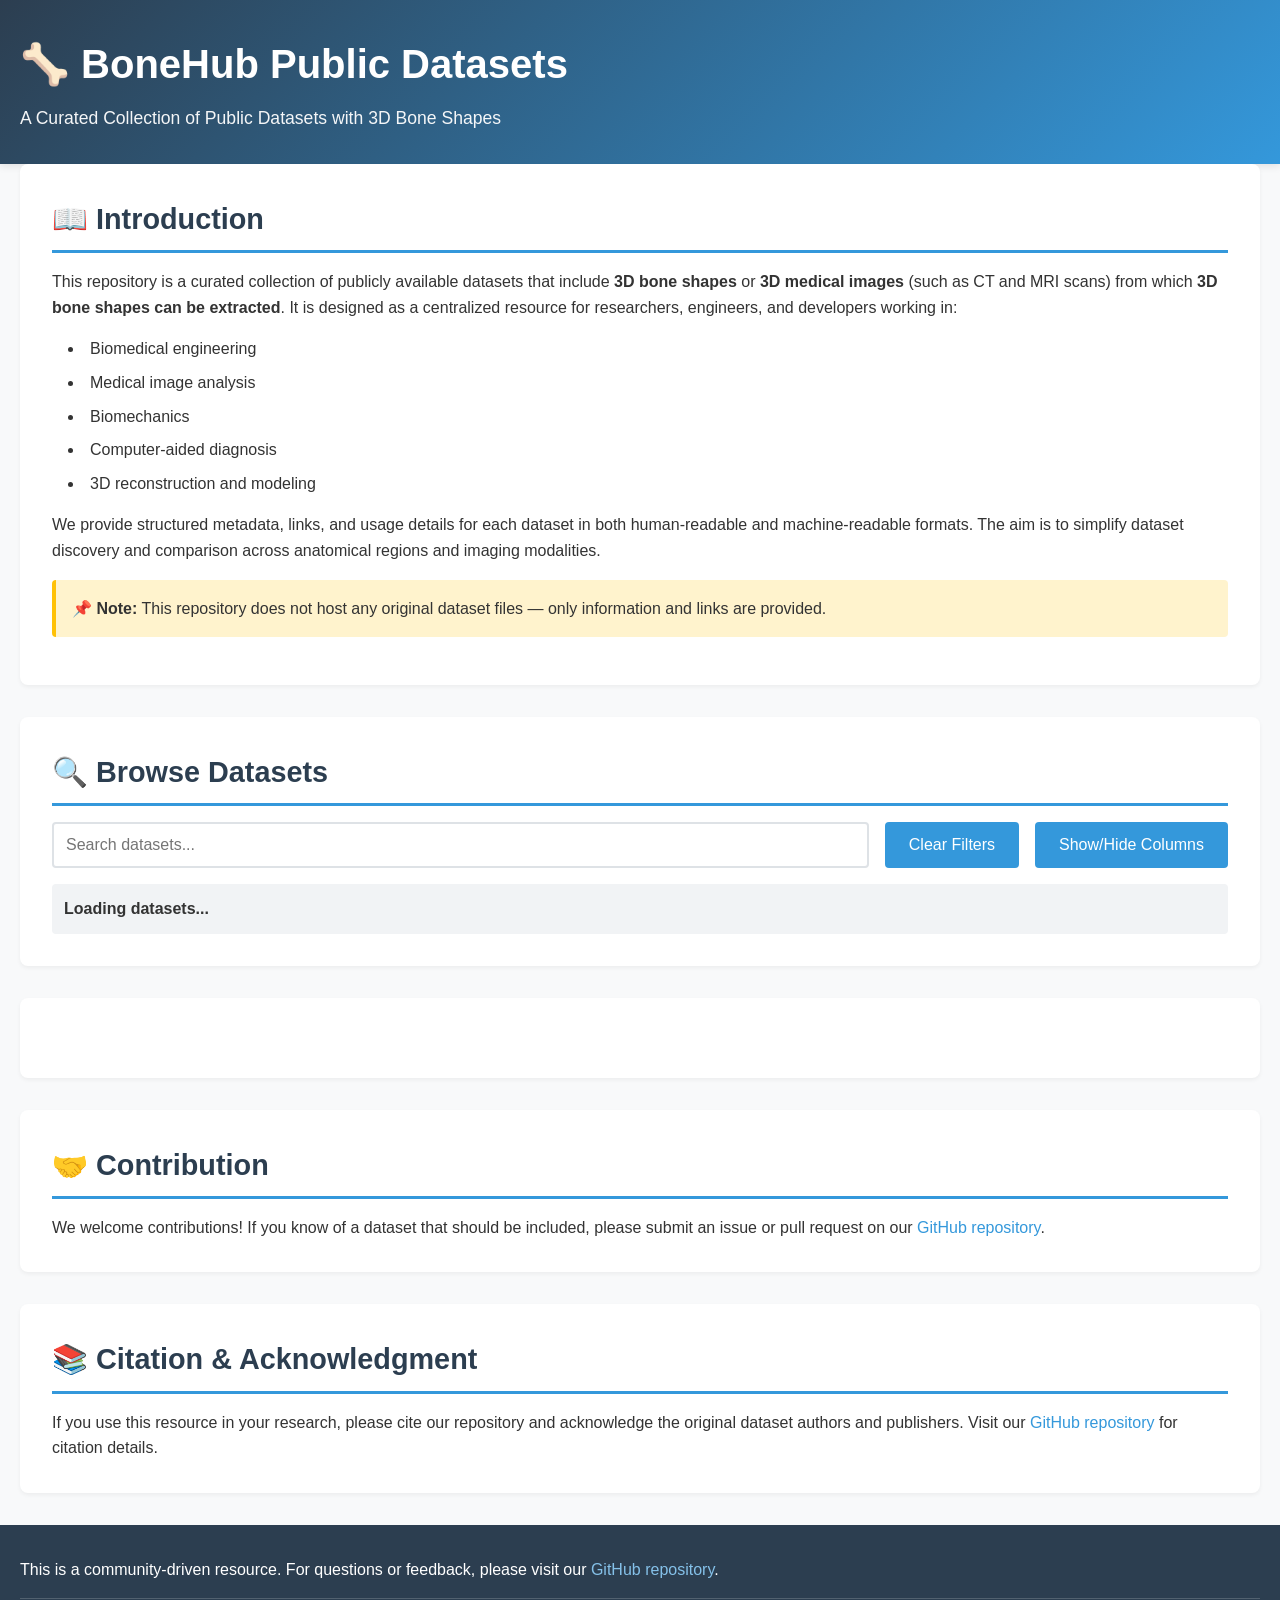
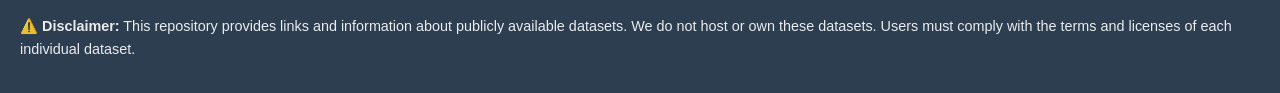
==== commit fad0e070: "fix: update script paths in index.html to include './docs/'" ====
--- a/docs/index.html
+++ b/docs/index.html
@@ -106,7 +106,7 @@
         </div>
     </footer>
 
-    <script src="data.js"></script>
-    <script src="app.js"></script>
+    <script src="./docs/data.js"></script>
+    <script src="./docs/app.js"></script>
 </body>
 </html>
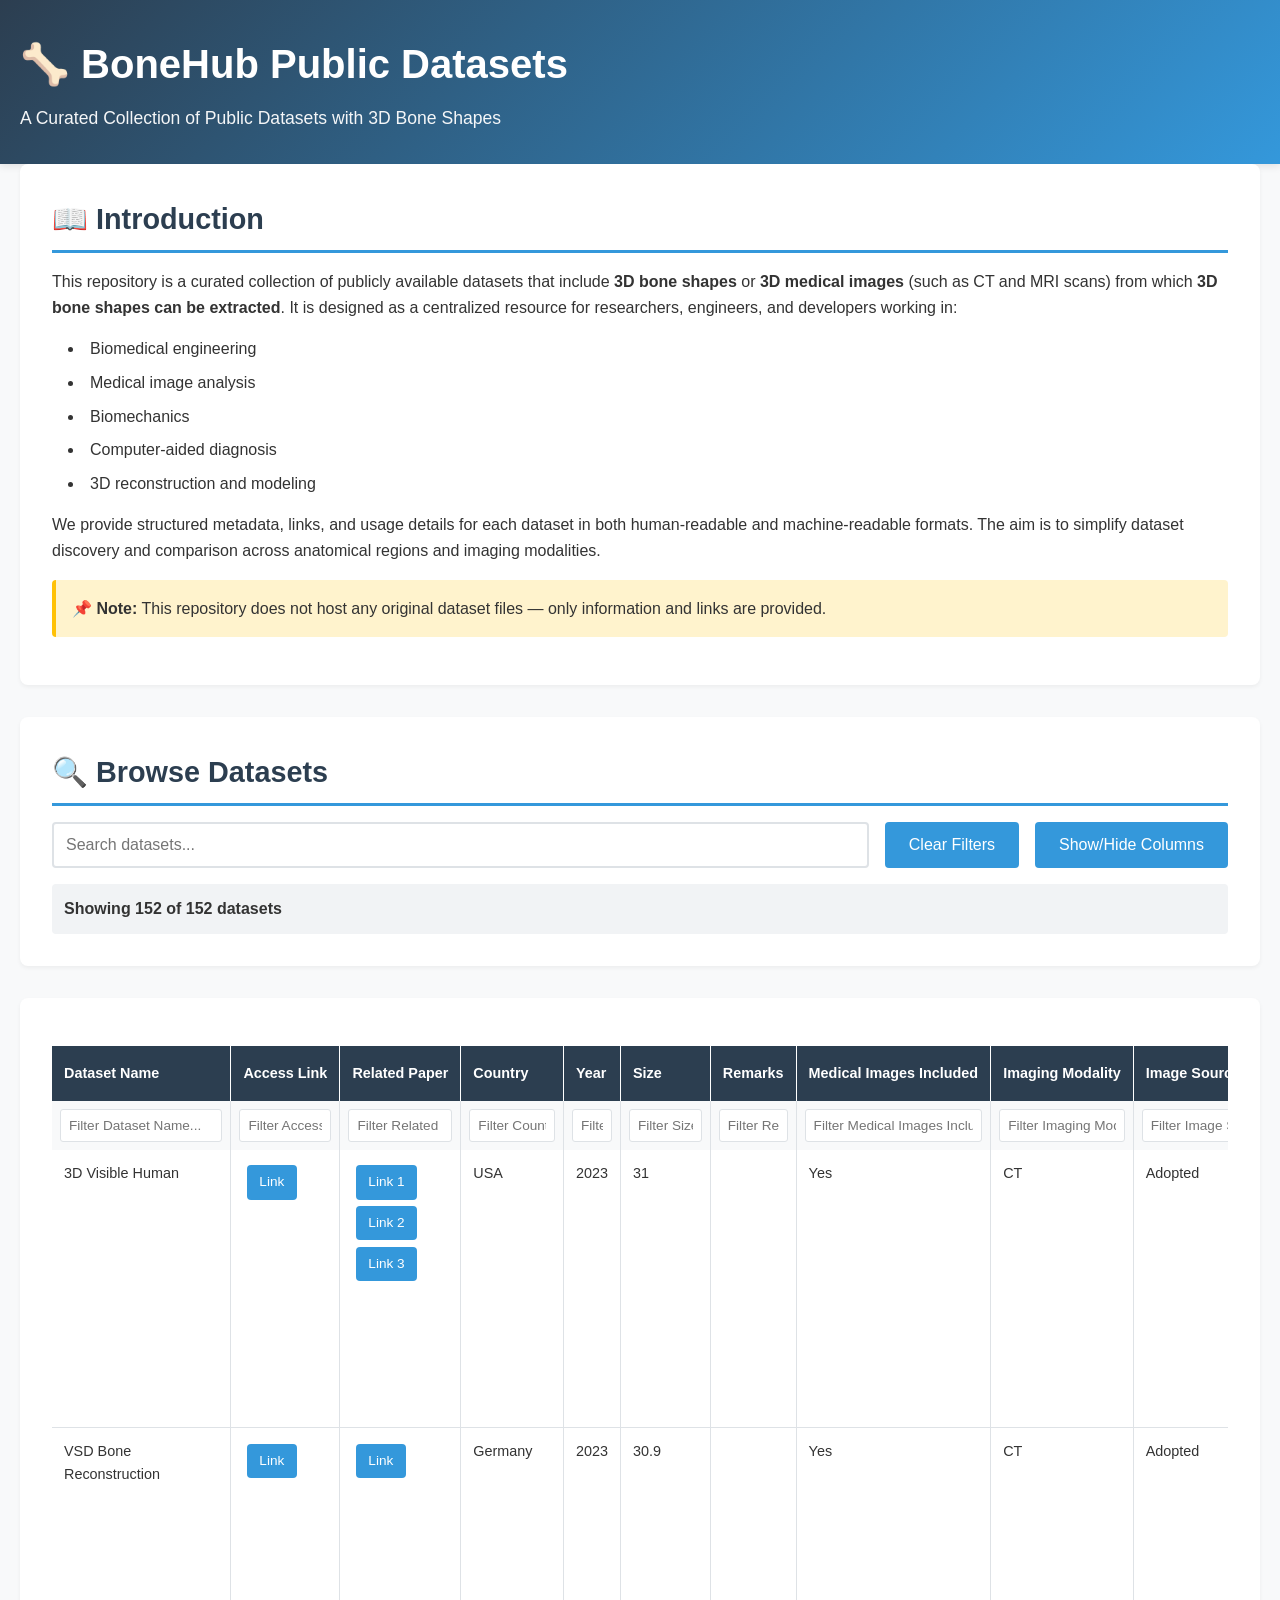
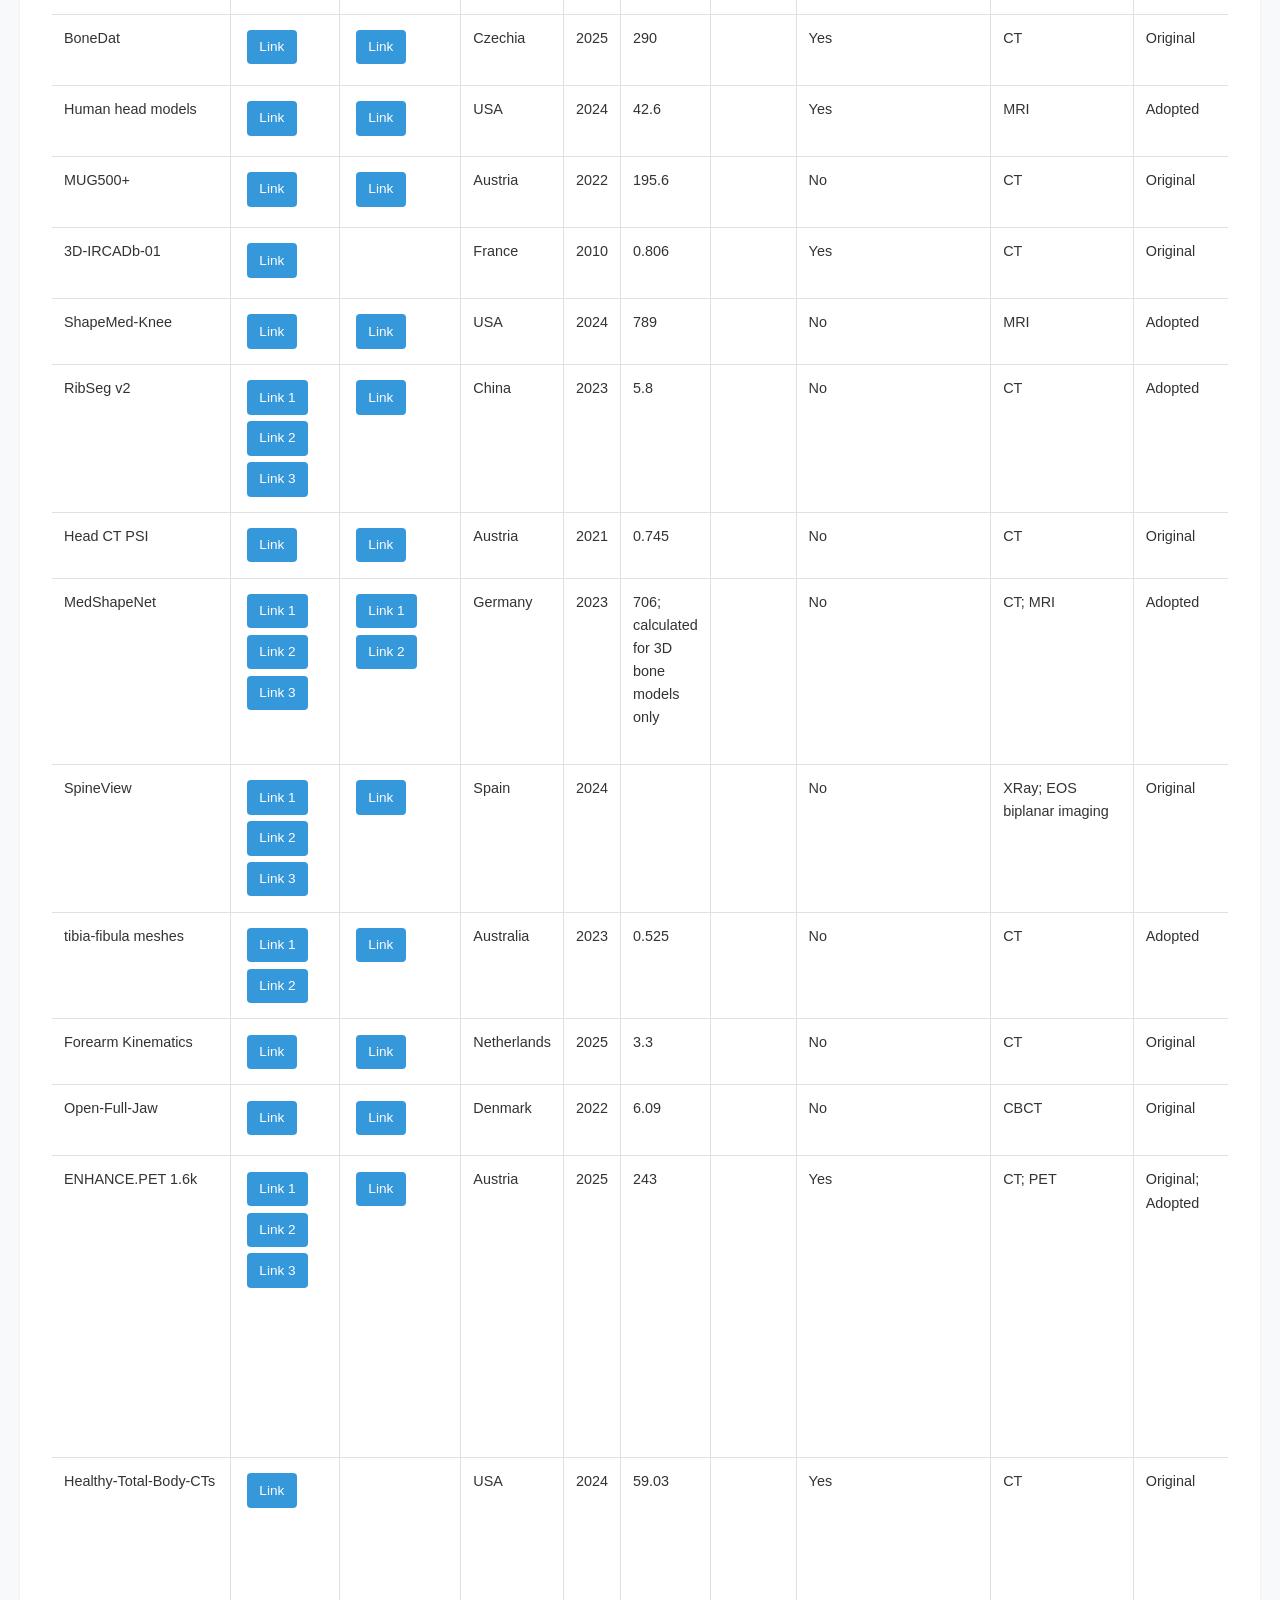
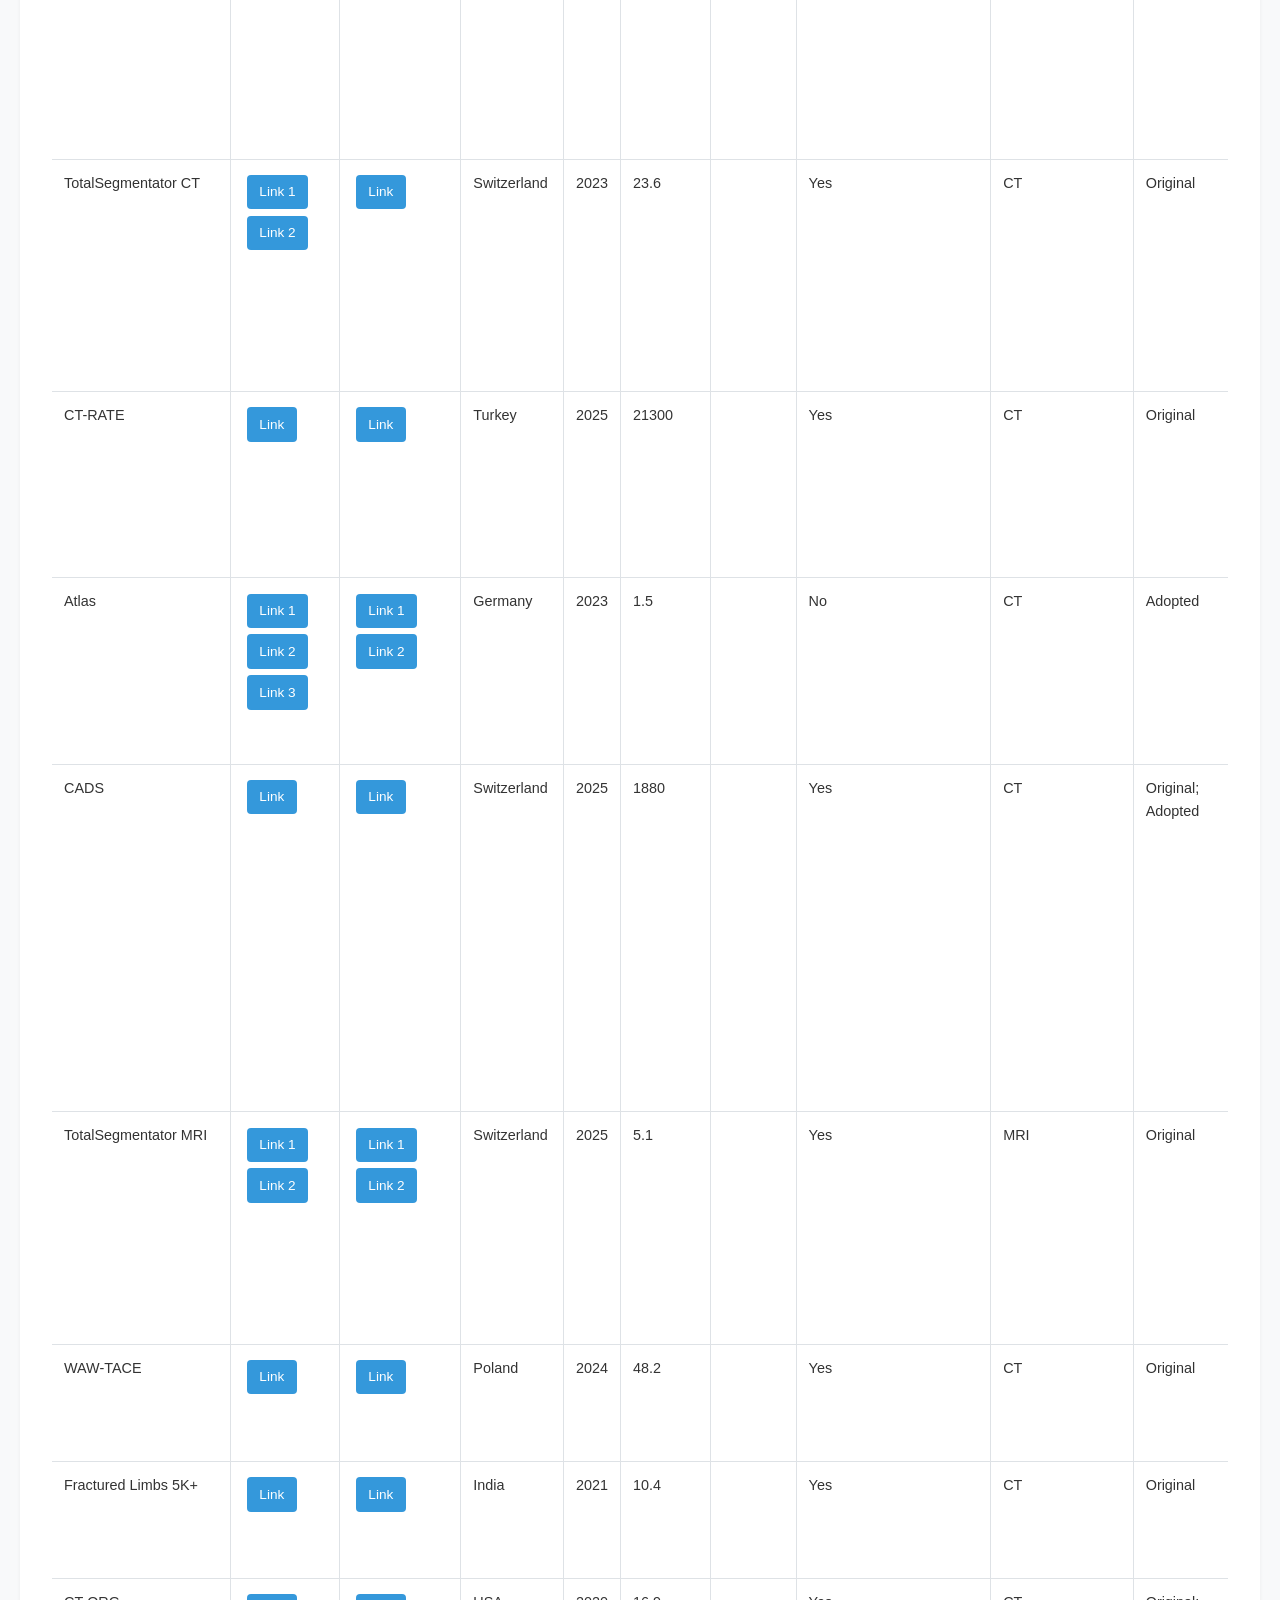
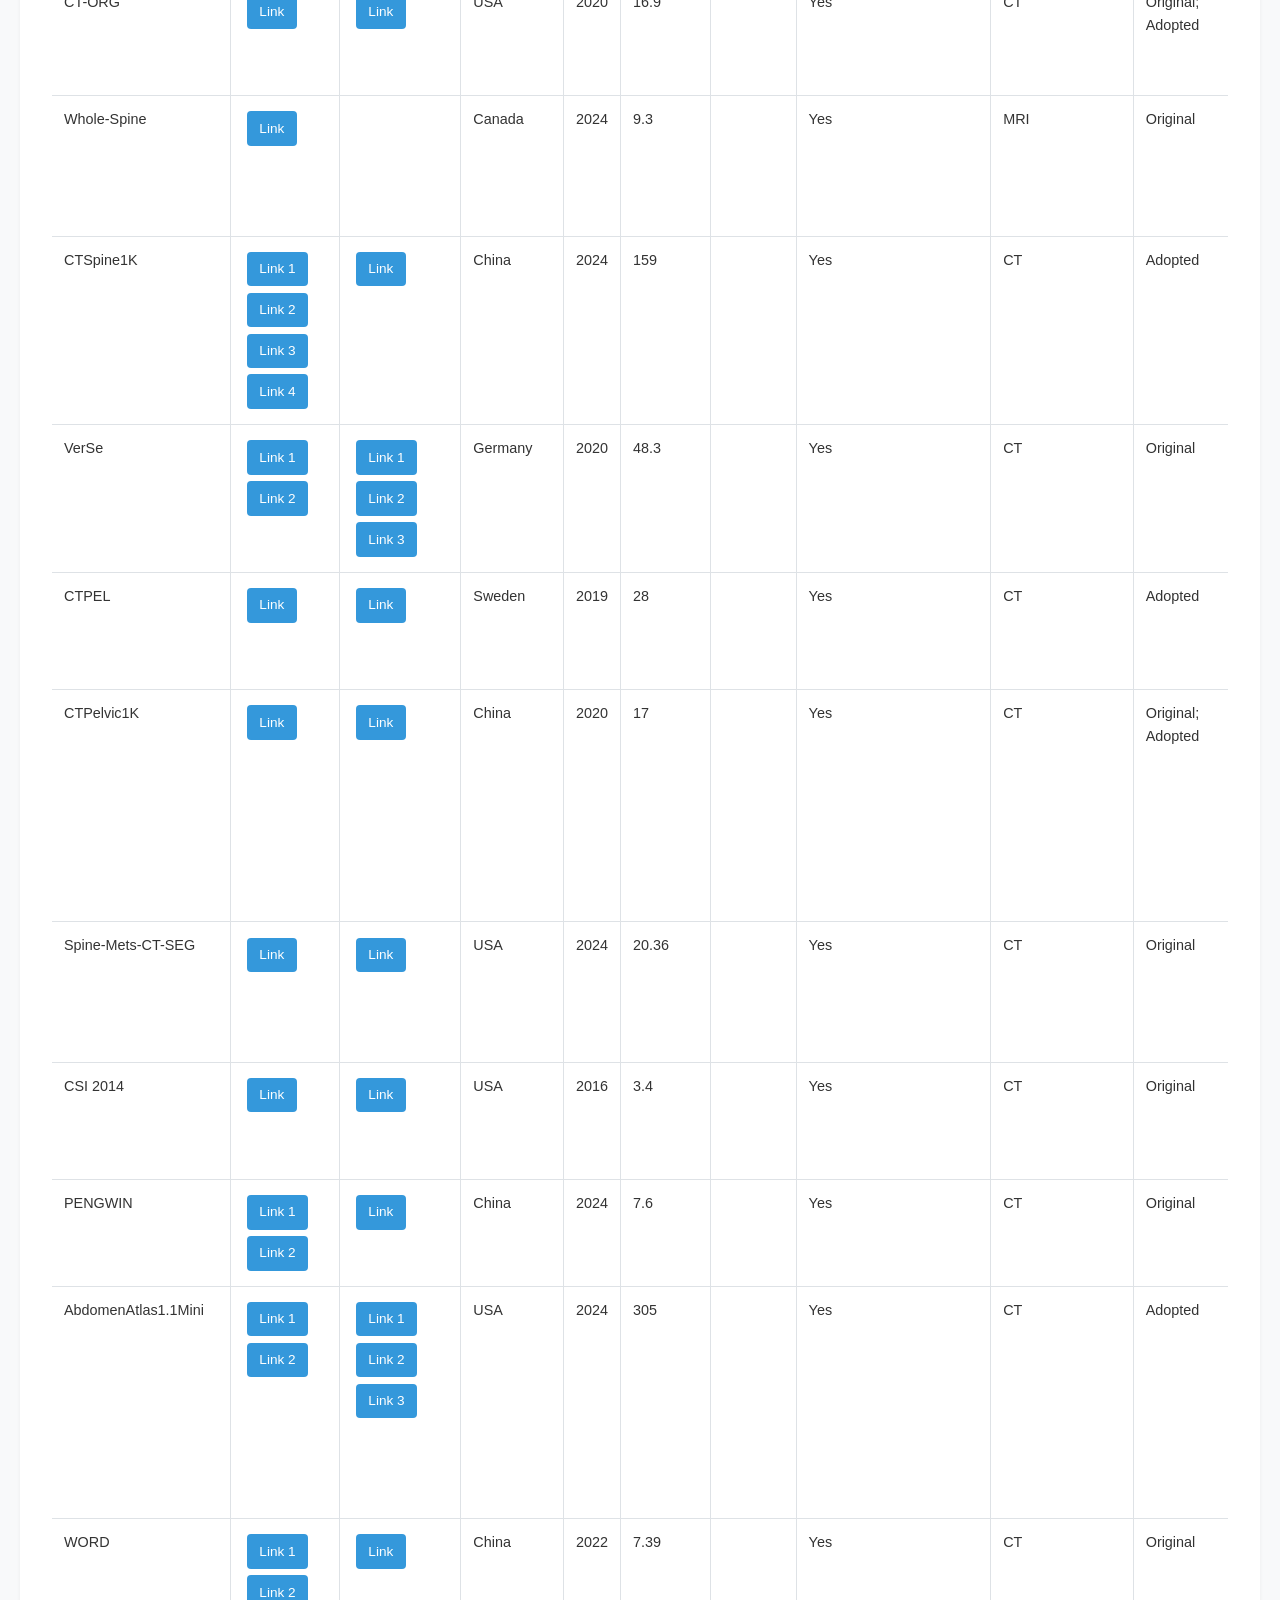
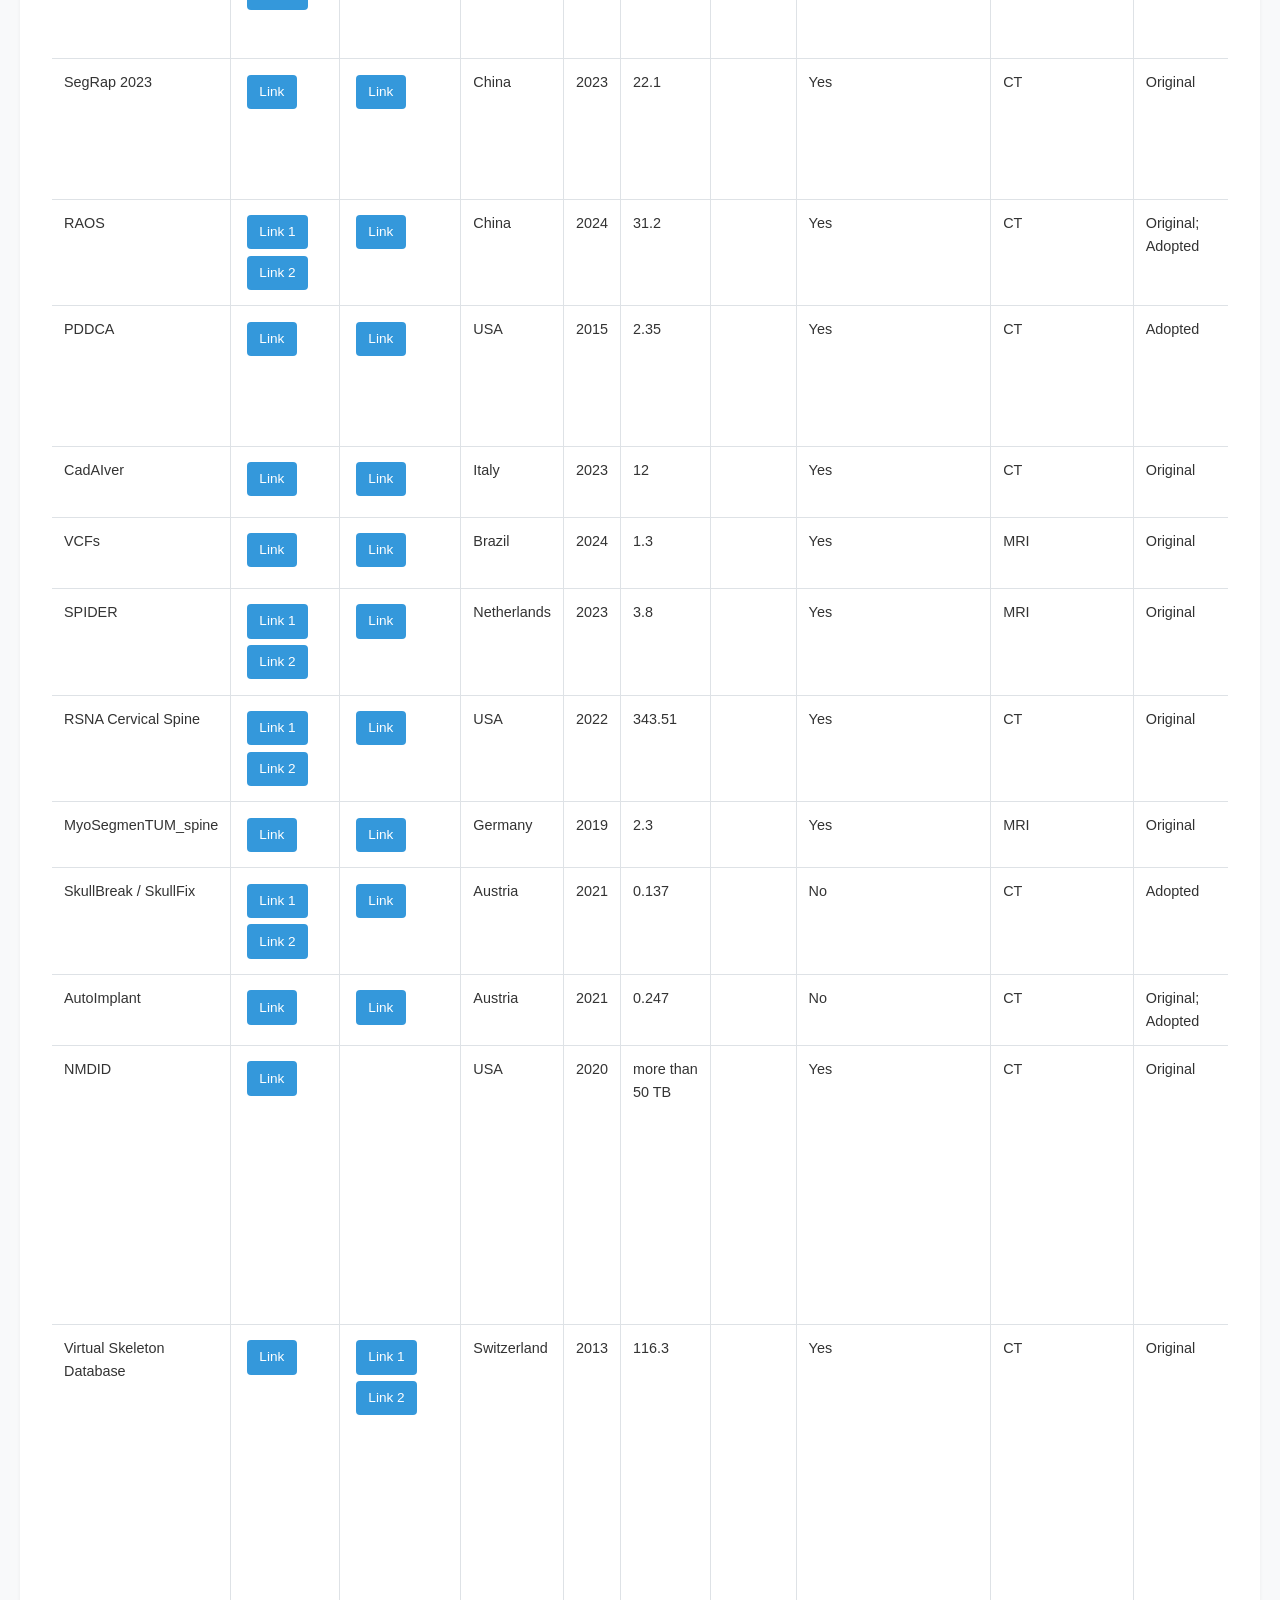
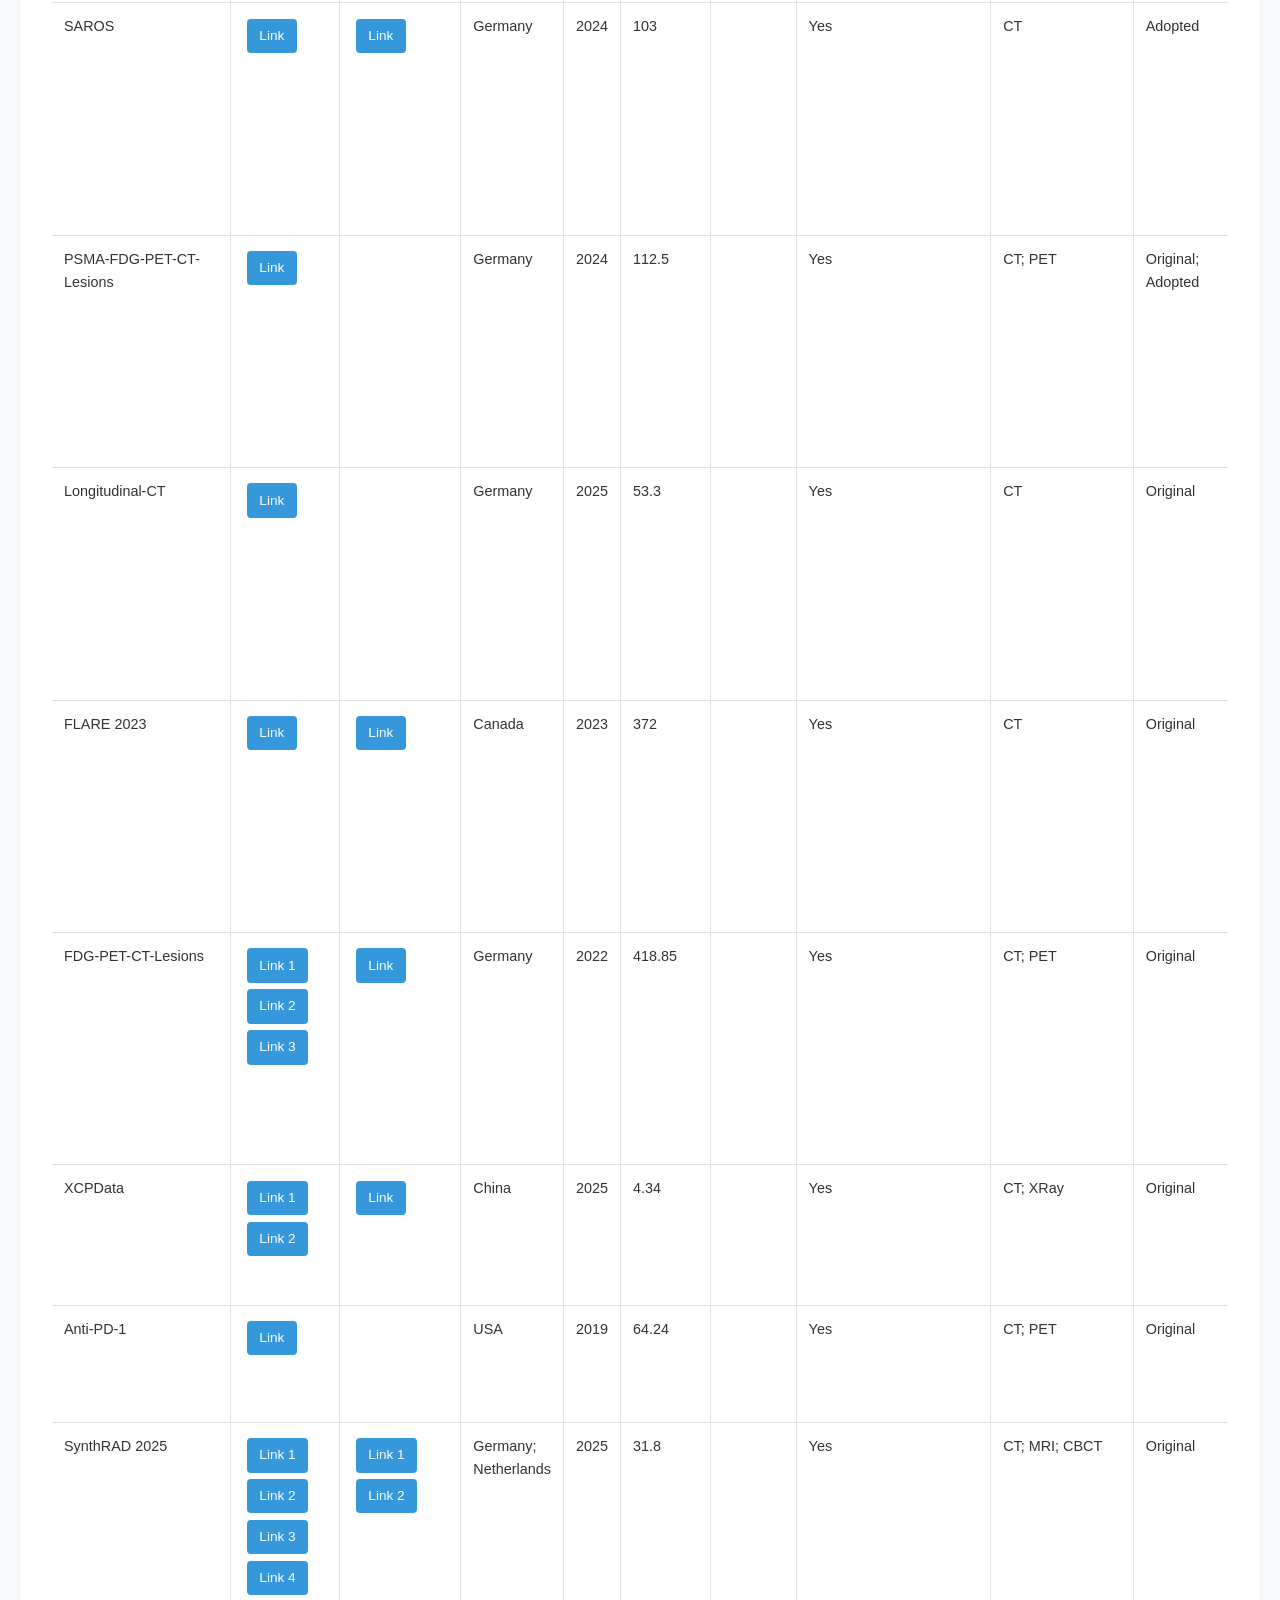
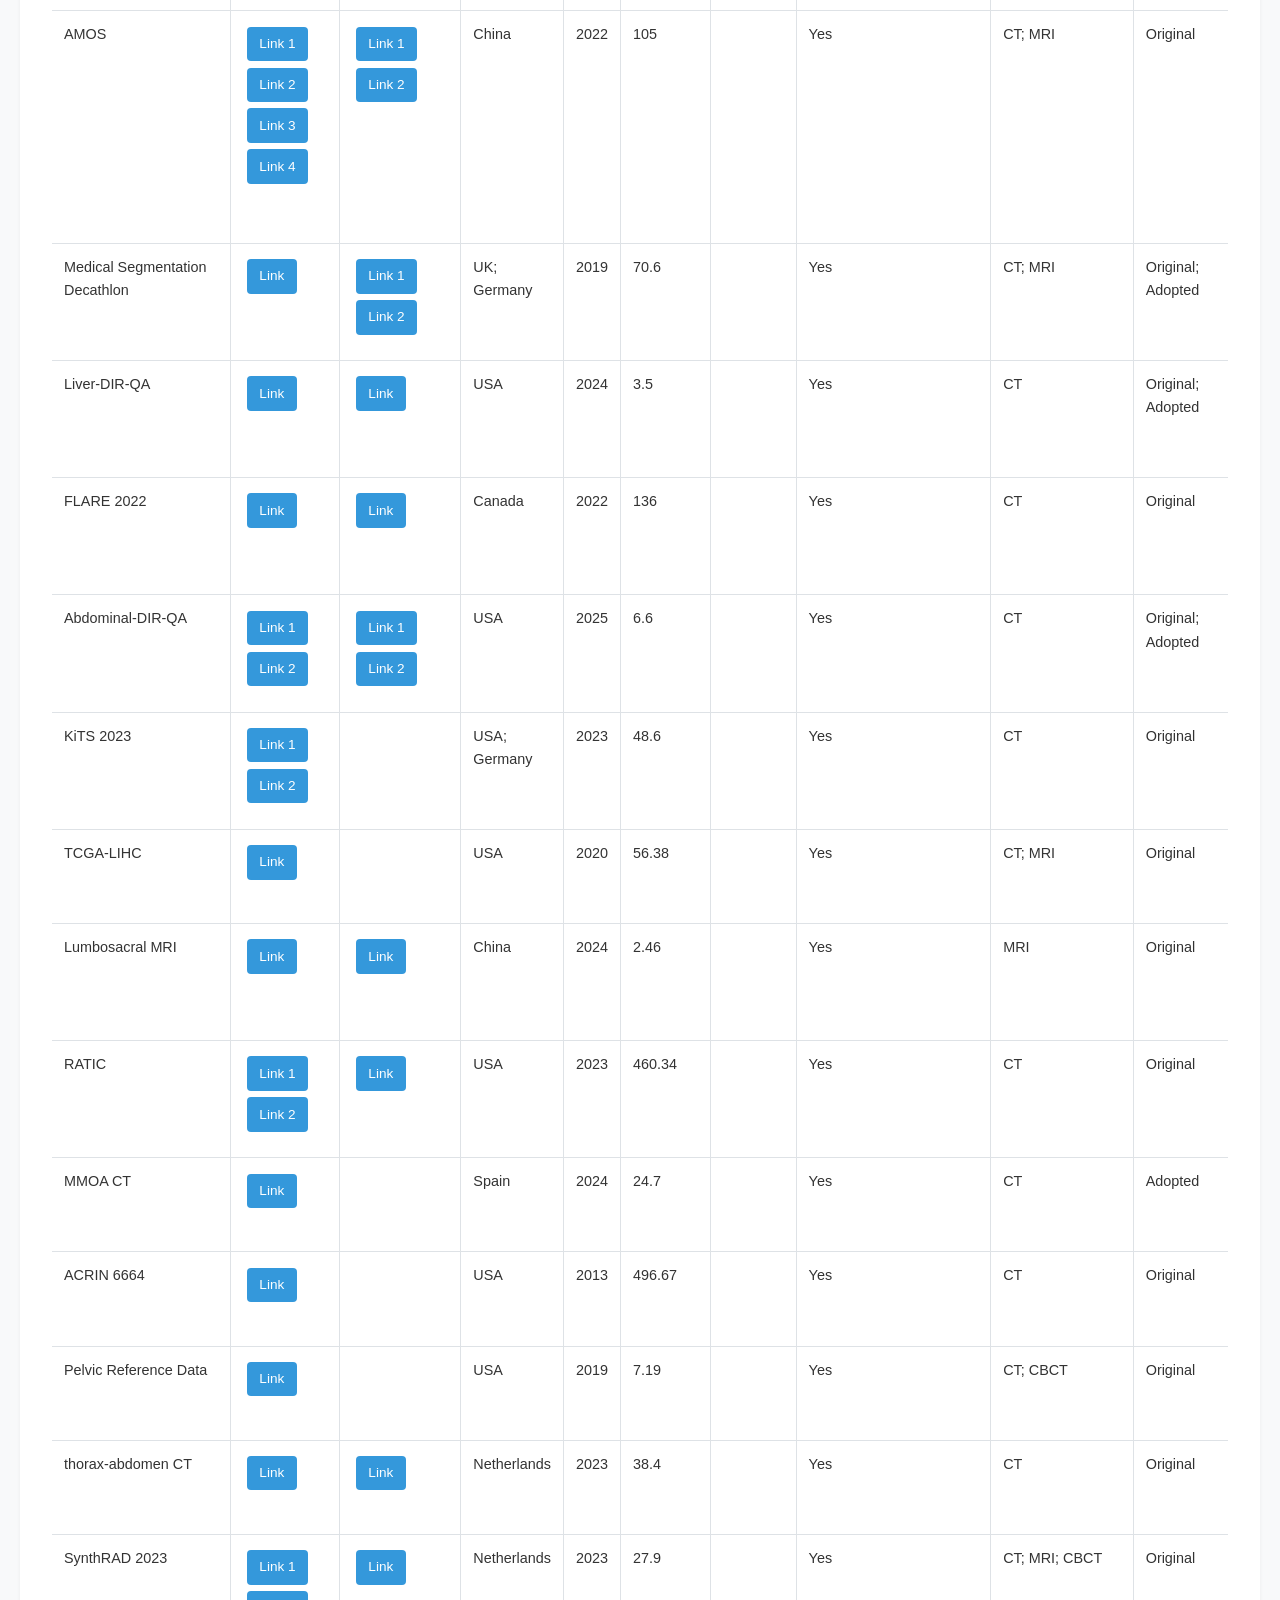
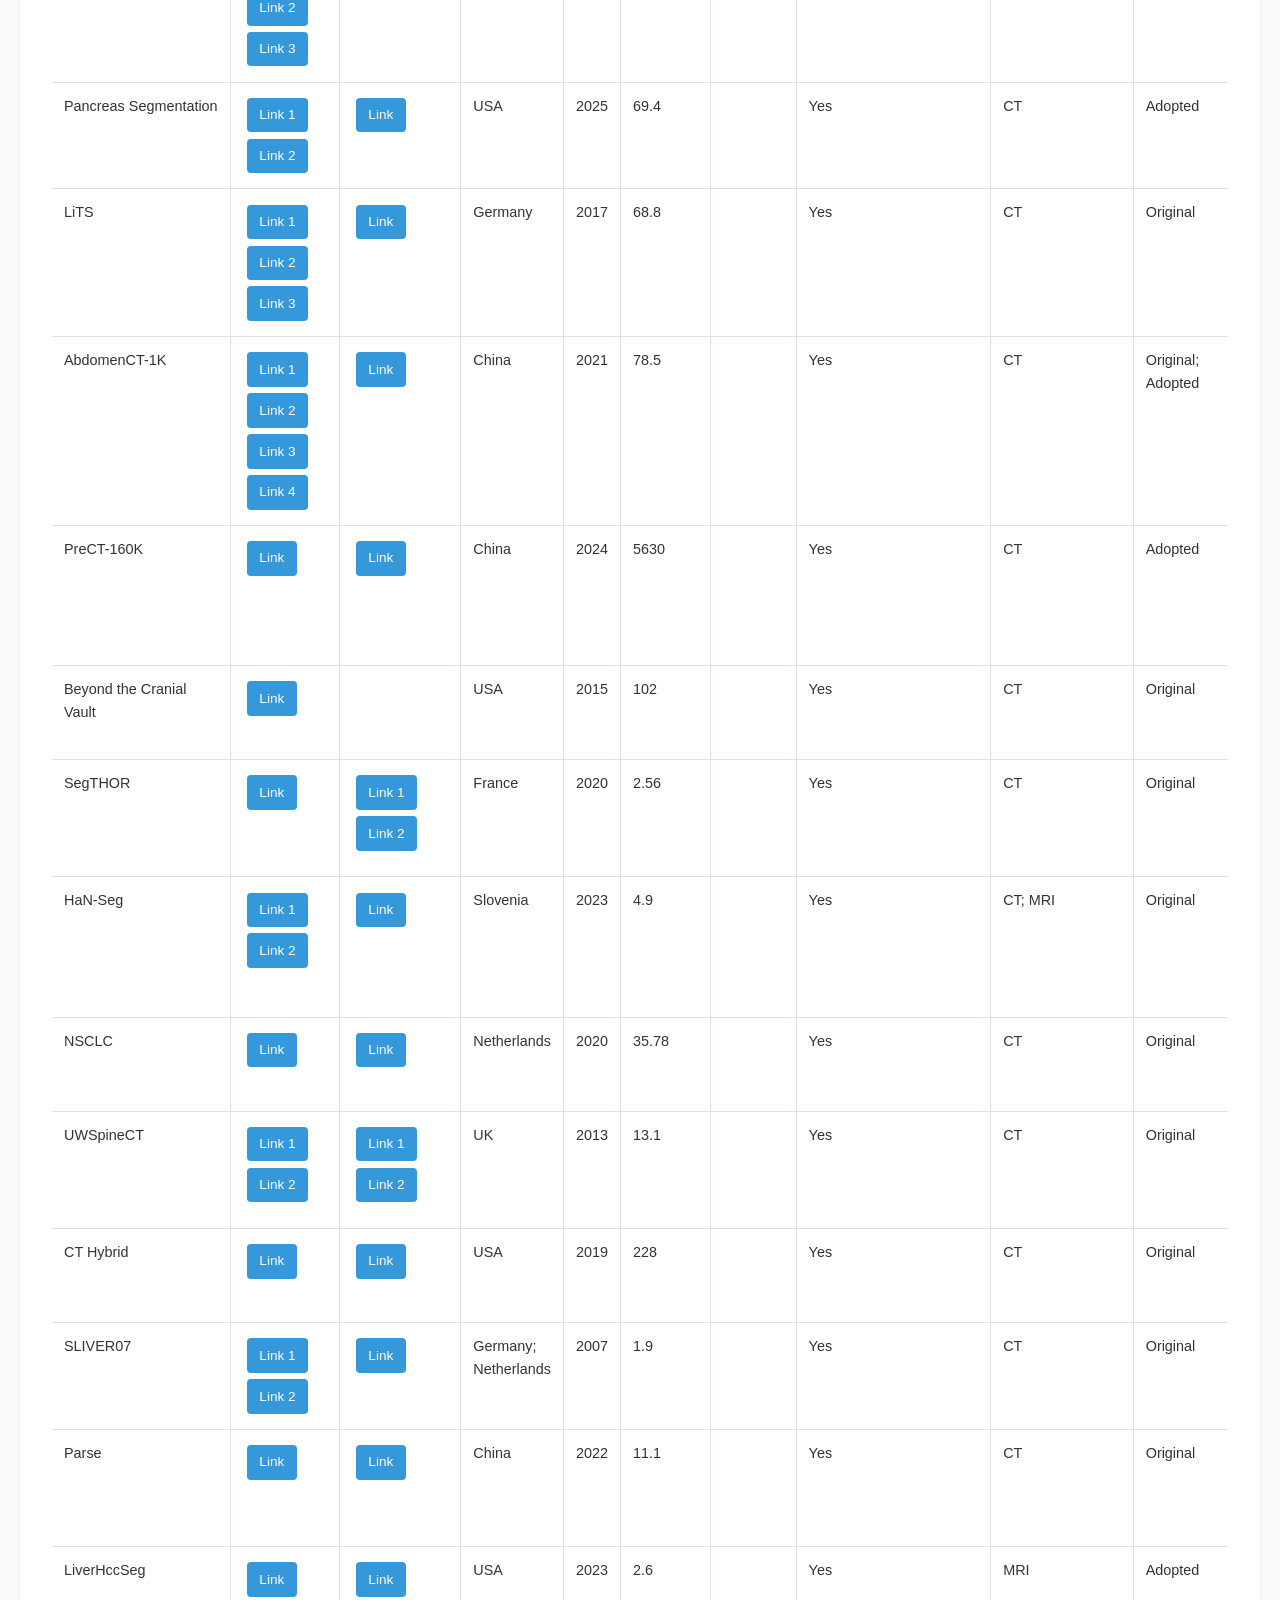
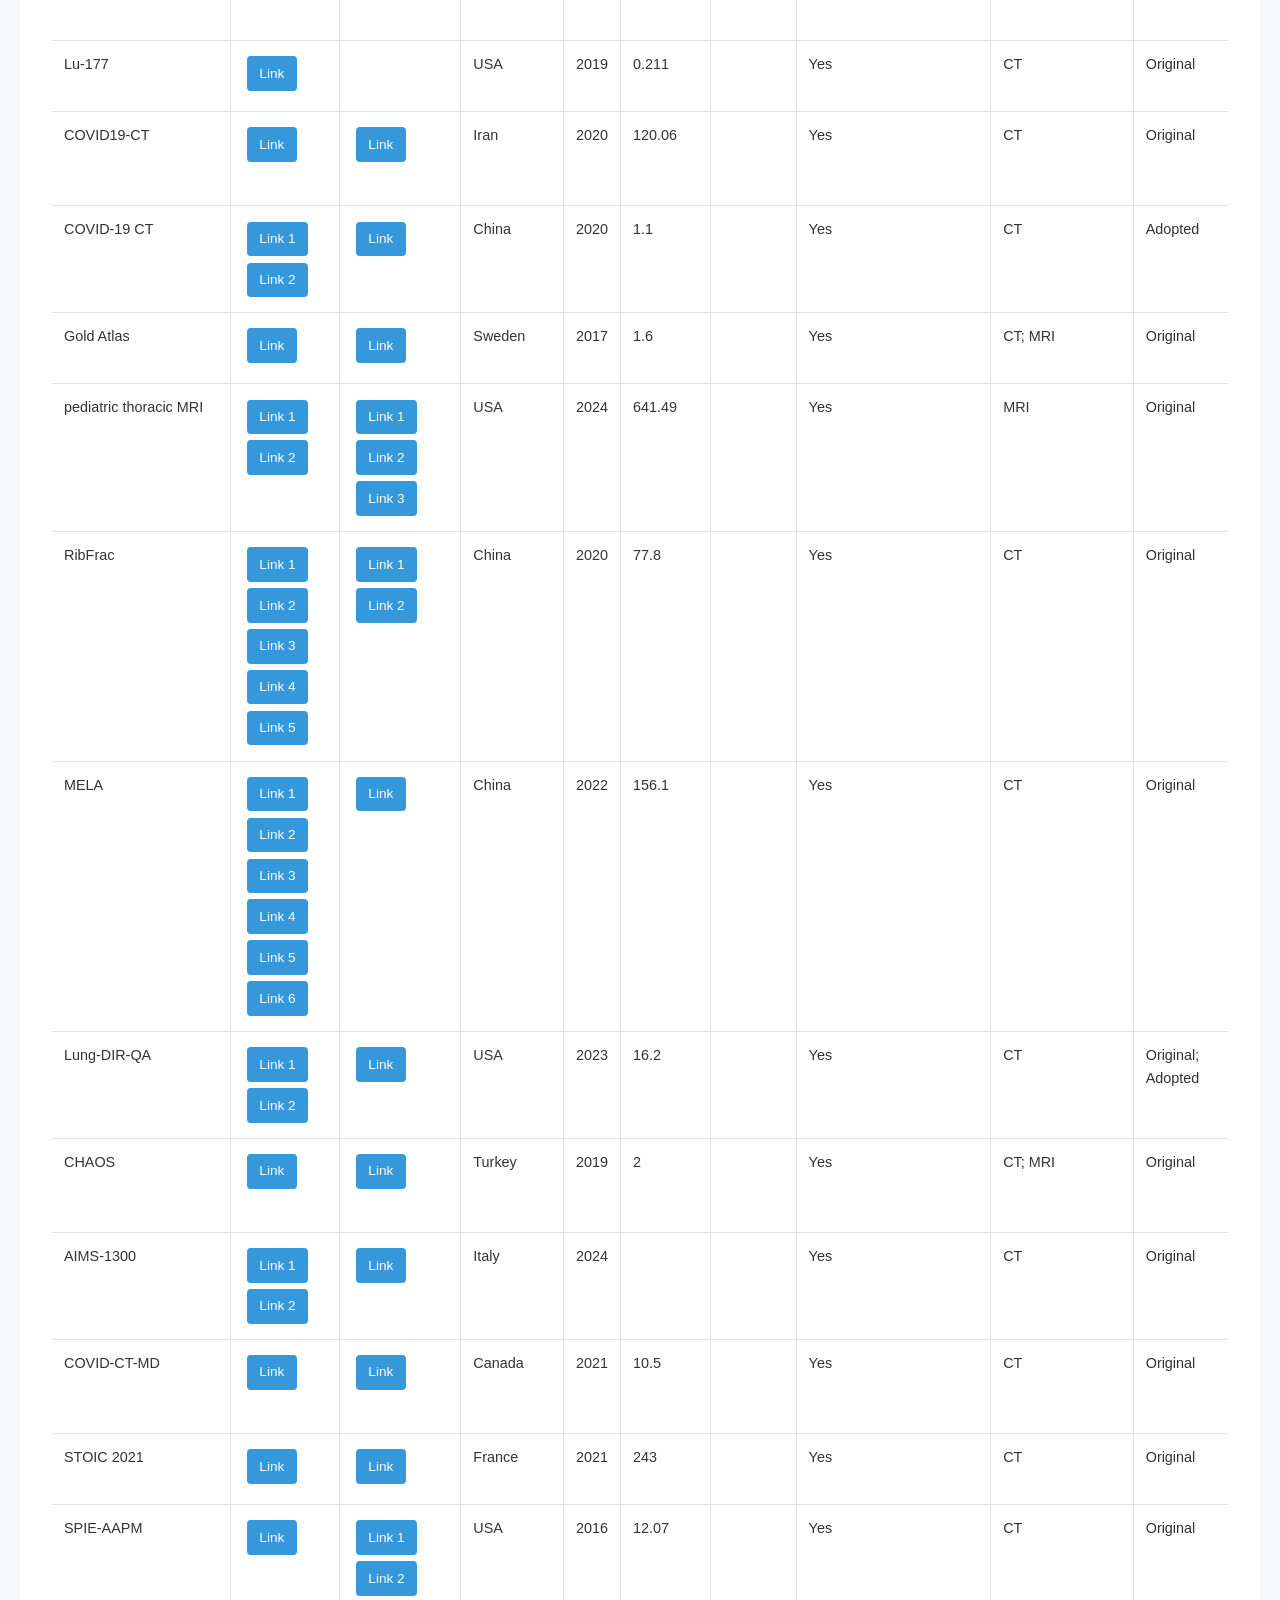
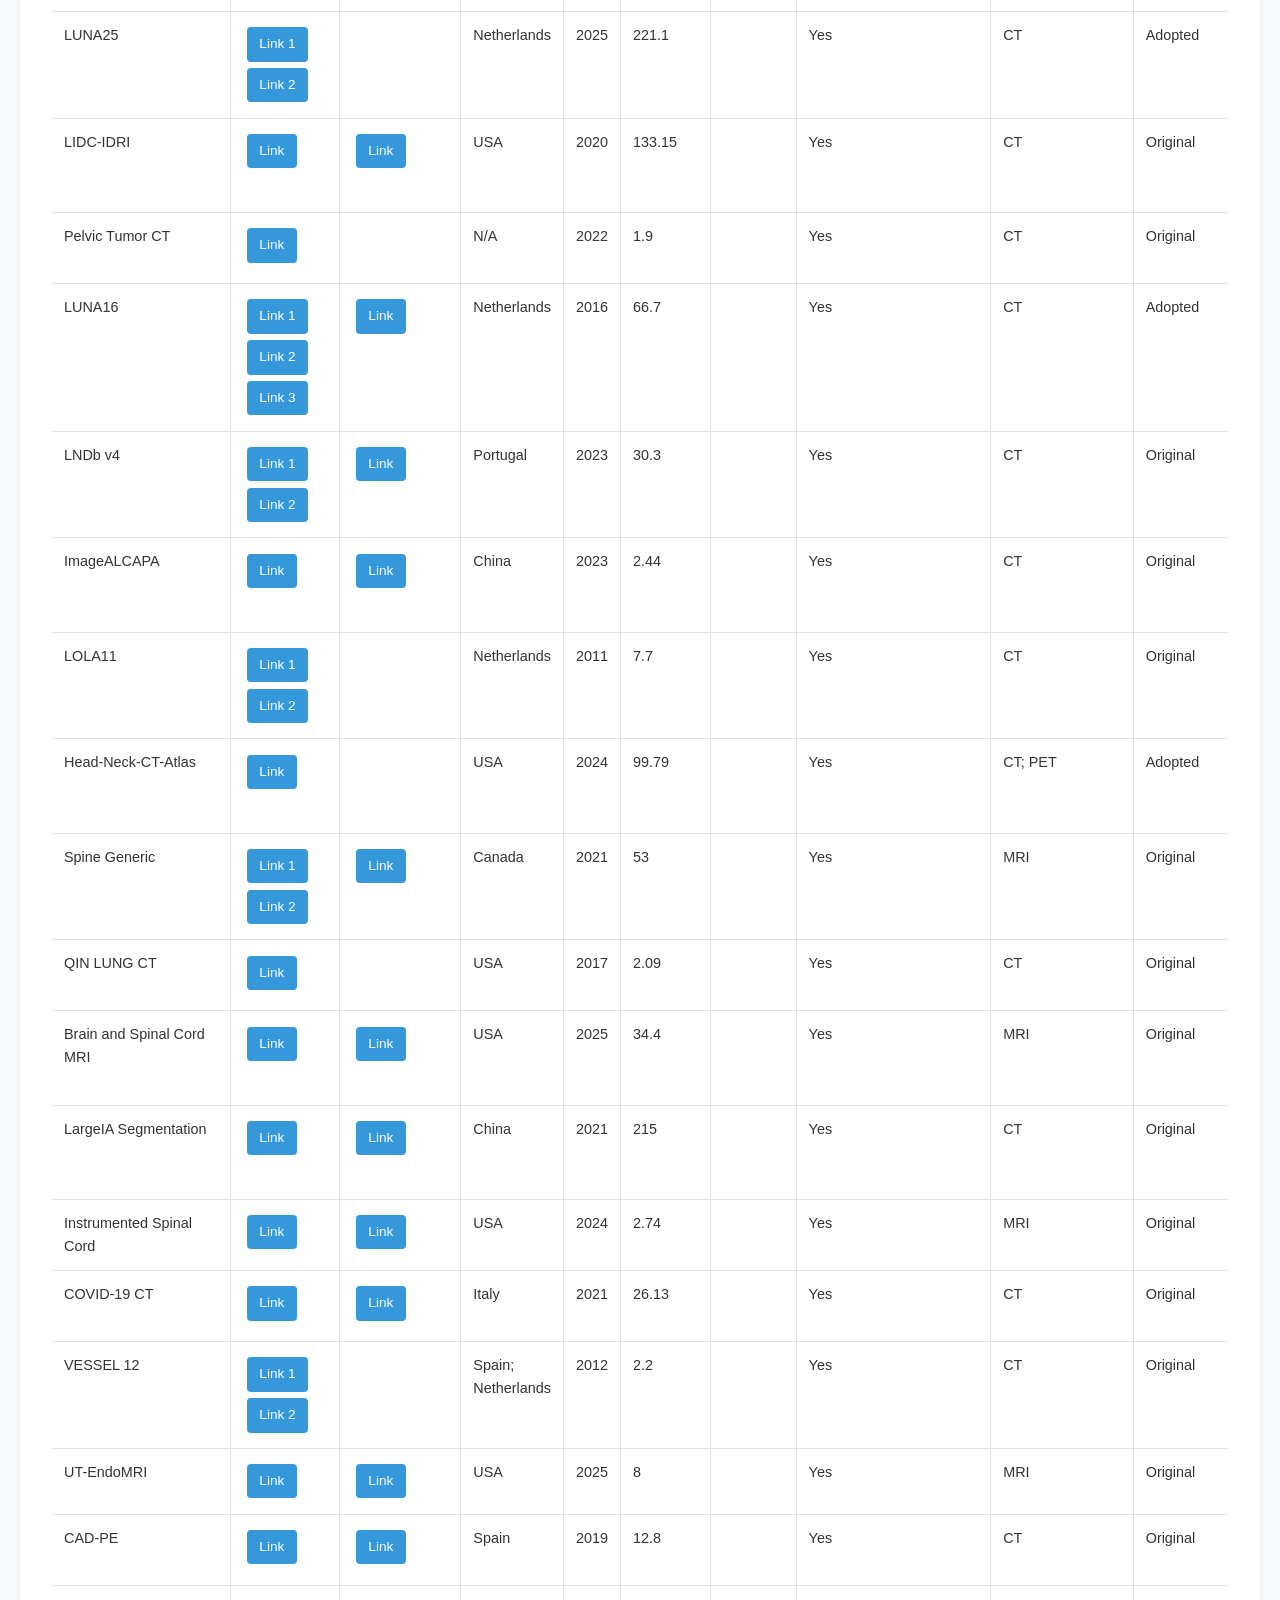
==== commit 7c1c246f: "fix: update script paths in index.html and improve formatting in update_webpage.py" ====
--- a/docs/index.html
+++ b/docs/index.html
@@ -106,7 +106,7 @@
         </div>
     </footer>
 
-    <script src="./docs/data.js"></script>
-    <script src="./docs/app.js"></script>
+    <script src="data.js"></script>
+    <script src="app.js"></script>
 </body>
 </html>
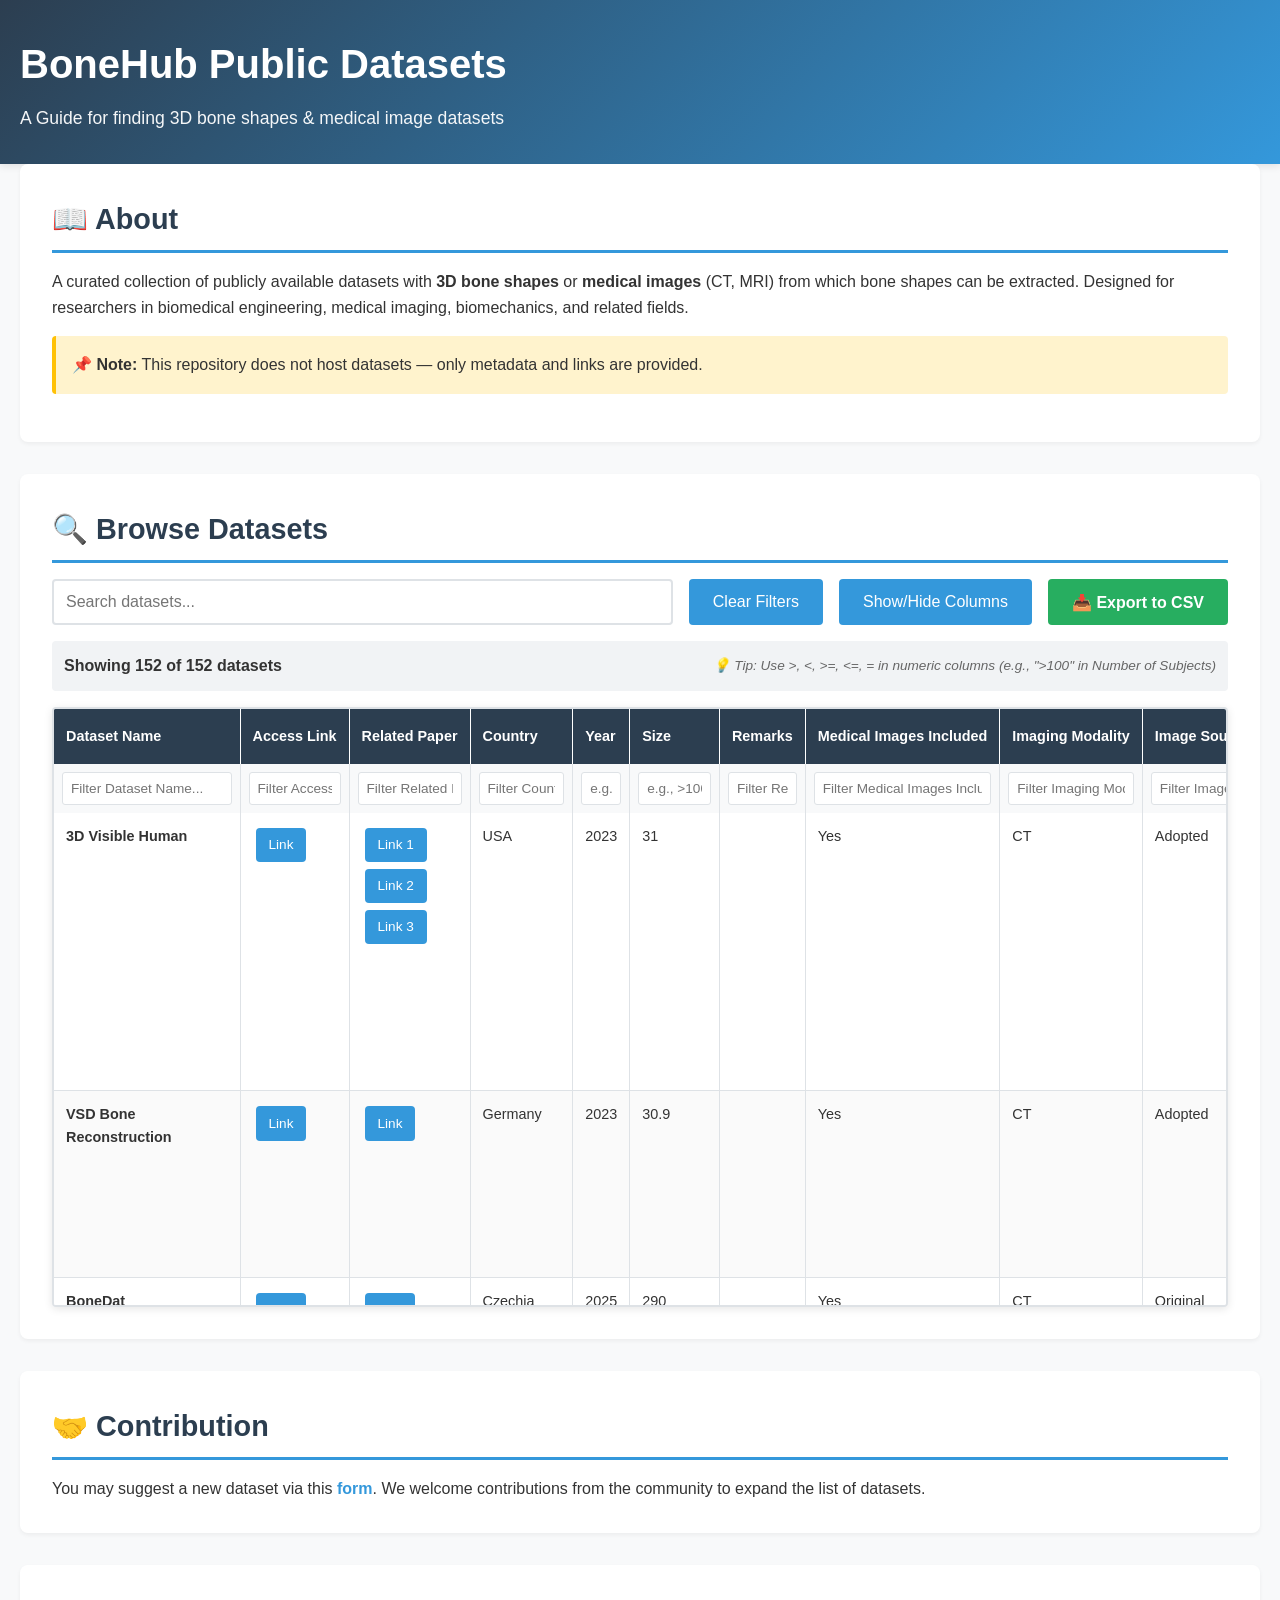
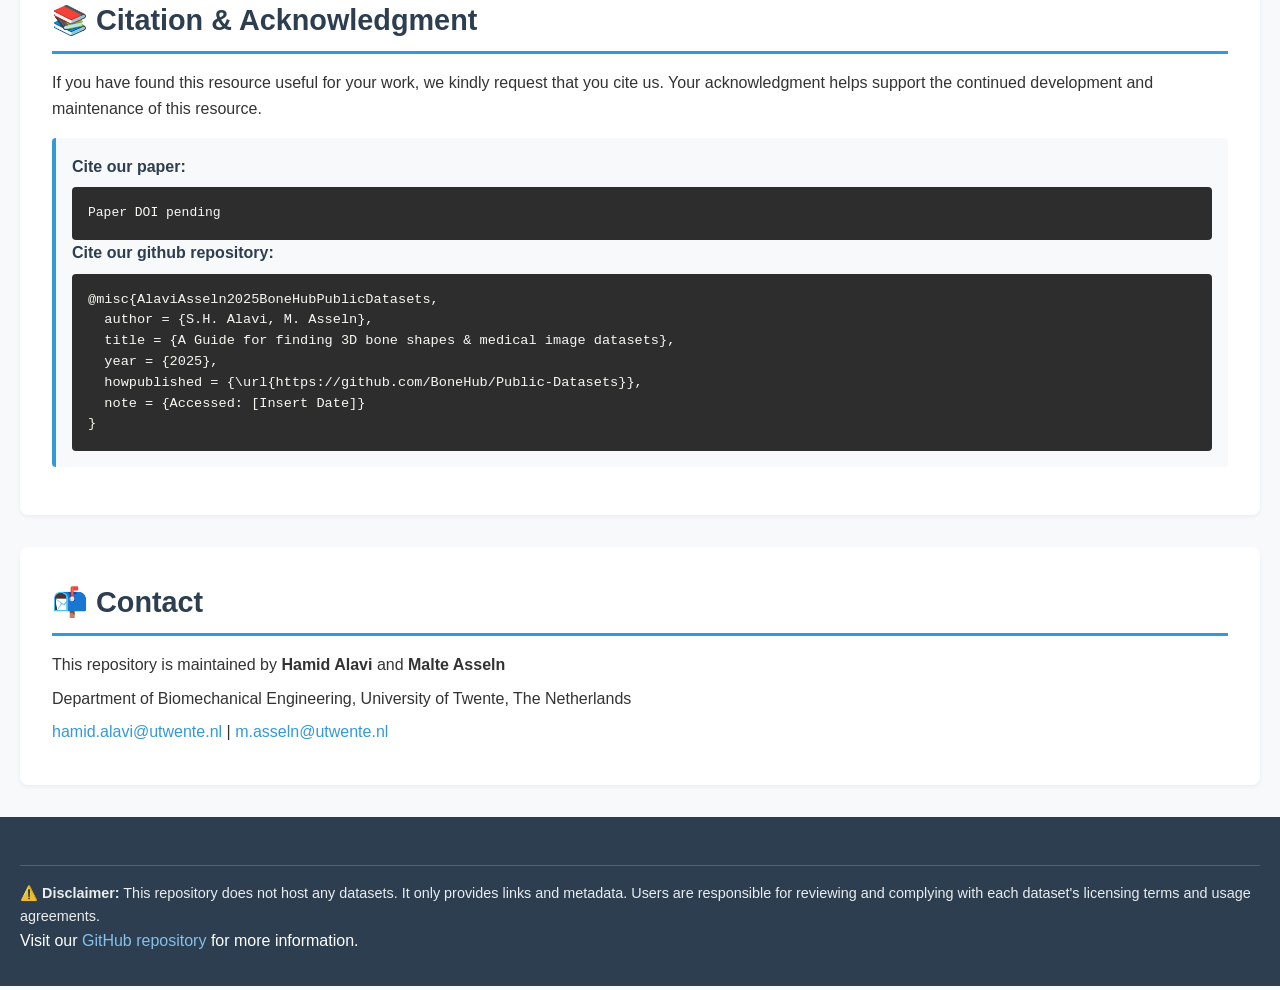
==== commit 6cc9bfae: "fix: update README and index.html for clarity; enhance app.js with numeric filtering and CSV export " ====
--- a/docs/index.html
+++ b/docs/index.html
@@ -1,41 +1,33 @@
 <!DOCTYPE html>
 <html lang="en">
+
 <head>
     <meta charset="UTF-8">
     <meta name="viewport" content="width=device-width, initial-scale=1.0">
     <title>BoneHub Public Datasets</title>
     <link rel="stylesheet" href="styles.css">
 </head>
+
 <body>
     <header>
         <div class="container">
-            <h1>🦴 BoneHub Public Datasets</h1>
-            <p class="subtitle">A Curated Collection of Public Datasets with 3D Bone Shapes</p>
+            <h1>BoneHub Public Datasets</h1>
+            <p class="subtitle">A Guide for finding 3D bone shapes & medical image datasets</p>
         </div>
     </header>
 
     <main class="container">
-        <section class="intro">
-            <h2>📖 Introduction</h2>
+        <section class="about">
+            <h2>📖 About</h2>
             <p>
-                This repository is a curated collection of publicly available datasets that include <strong>3D bone shapes</strong> 
-                or <strong>3D medical images</strong> (such as CT and MRI scans) from which <strong>3D bone shapes can be extracted</strong>. 
-                It is designed as a centralized resource for researchers, engineers, and developers working in:
-            </p>
-            <ul>
-                <li>Biomedical engineering</li>
-                <li>Medical image analysis</li>
-                <li>Biomechanics</li>
-                <li>Computer-aided diagnosis</li>
-                <li>3D reconstruction and modeling</li>
-            </ul>
-            <p>
-                We provide structured metadata, links, and usage details for each dataset in both human-readable and 
-                machine-readable formats. The aim is to simplify dataset discovery and comparison across anatomical 
-                regions and imaging modalities.
+                A curated collection of publicly available datasets with <strong>3D bone shapes</strong> or
+                <strong>medical images</strong>
+                (CT, MRI) from which bone shapes can be extracted. Designed for researchers in biomedical engineering,
+                medical imaging,
+                biomechanics, and related fields.
             </p>
             <p class="note">
-                <strong>📌 Note:</strong> This repository does not host any original dataset files — only information and links are provided.
+                <strong>📌 Note:</strong> This repository does not host datasets — only metadata and links are provided.
             </p>
         </section>
 
@@ -45,9 +37,13 @@
                 <input type="text" id="searchInput" placeholder="Search datasets..." aria-label="Search datasets">
                 <button id="clearFilters" class="btn-secondary">Clear Filters</button>
                 <button id="toggleColumns" class="btn-secondary">Show/Hide Columns</button>
+                <button id="exportCSV" class="btn-export">📥 Export to CSV</button>
             </div>
             <div class="stats">
                 <span id="datasetCount">Loading datasets...</span>
+                <span class="filter-hint" style="float: right; font-style: italic; color: #666; font-size: 0.85rem;">
+                    💡 Tip: Use &gt;, &lt;, &gt;=, &lt;=, = in numeric columns (e.g., "&gt;100" in Number of Subjects)
+                </span>
             </div>
             <div id="columnToggles" class="column-toggles" style="display: none;">
                 <h3>Select Columns to Display</h3>
@@ -55,9 +51,7 @@
                     <!-- Column checkboxes will be dynamically generated -->
                 </div>
             </div>
-        </section>
 
-        <section class="table-section">
             <div class="table-container">
                 <table id="datasetsTable">
                     <thead>
@@ -77,31 +71,52 @@
 
         <section class="contribution">
             <h2>🤝 Contribution</h2>
-            <p>
-                We welcome contributions! If you know of a dataset that should be included, please submit an issue or 
-                pull request on our <a href="https://github.com/yourusername/yourrepo" target="_blank">GitHub repository</a>.
-            </p>
+            <p>You may suggest a new dataset via this <strong><a
+                        href="https://github.com/BoneHub/Public-Datasets/issues/new?template=new-dataset-suggestion.yml"
+                        target="_blank">form</a></strong>. We welcome contributions from the community to expand the
+                list of datasets.</p>
         </section>
 
         <section class="citation">
             <h2>📚 Citation & Acknowledgment</h2>
+            <p>If you have found this resource useful for your work, we kindly request that you cite us. Your
+                acknowledgment helps support the continued development and maintenance of this resource.</p>
+            <div class="citation-box">
+                <h3>Cite our paper:</h3>
+                <pre>Paper DOI pending</pre>
+                <h3>Cite our github repository:</h3>
+                <pre><code>@misc{AlaviAsseln2025BoneHubPublicDatasets,
+  author = {S.H. Alavi, M. Asseln},
+  title = {A Guide for finding 3D bone shapes & medical image datasets},
+  year = {2025},
+  howpublished = {\url{https://github.com/BoneHub/Public-Datasets}},
+  note = {Accessed: [Insert Date]}
+}</code></pre>
+            </div>
+        </section>
+
+        <section class="contact">
+            <h2>📬 Contact</h2>
+            <p>This repository is maintained by <strong>Hamid Alavi</strong> and <strong>Malte Asseln</strong></p>
+            <p>Department of Biomechanical Engineering, University of Twente, The Netherlands</p>
             <p>
-                If you use this resource in your research, please cite our repository and acknowledge the original 
-                dataset authors and publishers. Visit our 
-                <a href="https://github.com/yourusername/yourrepo" target="_blank">GitHub repository</a> for citation details.
+                <a href="mailto:hamid.alavi@utwente.nl">hamid.alavi@utwente.nl</a> |
+                <a href="mailto:m.asseln@utwente.nl">m.asseln@utwente.nl</a>
             </p>
         </section>
     </main>
 
     <footer>
         <div class="container">
+            <p class="disclaimer">
+                <strong>⚠️ Disclaimer:</strong> This repository does not host any datasets. It only provides links and
+                metadata.
+                Users are responsible for reviewing and complying with each dataset's licensing terms and usage
+                agreements.
+            </p>
             <p>
-                This is a community-driven resource. For questions or feedback, please visit our 
-                <a href="https://github.com/yourusername/yourrepo" target="_blank">GitHub repository</a>.
-            </p>
-            <p class="disclaimer">
-                <strong>⚠️ Disclaimer:</strong> This repository provides links and information about publicly available datasets. 
-                We do not host or own these datasets. Users must comply with the terms and licenses of each individual dataset.
+                Visit our <a href="https://github.com/BoneHub/Public-Datasets" target="_blank">GitHub repository</a> for
+                more information.
             </p>
         </div>
     </footer>
@@ -109,4 +124,5 @@
     <script src="data.js"></script>
     <script src="app.js"></script>
 </body>
-</html>
+
+</html>
--- a/docs/styles.css
+++ b/docs/styles.css
@@ -126,23 +126,77 @@
     background-color: var(--link-hover);
 }
 
+.btn-export {
+    padding: 0.75rem 1.5rem;
+    background-color: #27ae60;
+    color: white;
+    border: none;
+    border-radius: 4px;
+    cursor: pointer;
+    font-size: 1rem;
+    transition: background-color 0.3s;
+    font-weight: 600;
+}
+
+.btn-export:hover {
+    background-color: #229954;
+}
+
 .stats {
     padding: 0.75rem;
     background-color: var(--hover-color);
     border-radius: 4px;
     font-weight: 600;
+    display: flex;
+    justify-content: space-between;
+    align-items: center;
+    flex-wrap: wrap;
+    gap: 0.5rem;
+}
+
+.filter-hint {
+    flex-shrink: 0;
+    font-weight: normal;
 }
 
 /* Table Section */
 .table-container {
     overflow-x: auto;
+    overflow-y: auto;
     margin-top: 1rem;
+    max-height: 600px;
+    border: 2px solid var(--border-color);
+    border-radius: 4px;
+    box-shadow: 0 2px 8px rgba(0,0,0,0.1);
+    /* Improve horizontal scrolling */
+    scrollbar-width: thin;
+    scrollbar-color: var(--secondary-color) var(--hover-color);
+}
+
+.table-container::-webkit-scrollbar {
+    height: 12px;
+    width: 12px;
+}
+
+.table-container::-webkit-scrollbar-track {
+    background: var(--hover-color);
+    border-radius: 4px;
+}
+
+.table-container::-webkit-scrollbar-thumb {
+    background: var(--secondary-color);
+    border-radius: 4px;
+}
+
+.table-container::-webkit-scrollbar-thumb:hover {
+    background: var(--link-hover);
 }
 
 table {
     width: 100%;
     border-collapse: collapse;
     font-size: 0.9rem;
+    background-color: white;
 }
 
 thead {
@@ -151,6 +205,14 @@
     background-color: var(--primary-color);
     color: white;
     z-index: 10;
+}
+
+/* Filter row sticky below header */
+#filterRow {
+    position: sticky;
+    top: 48px; /* Adjust based on header height */
+    background-color: #f8f9fa;
+    z-index: 9;
 }
 
 th {
@@ -172,7 +234,8 @@
     left: 0;
     z-index: 5;
     background-color: var(--card-background);
-    box-shadow: 2px 0 4px rgba(0,0,0,0.1);
+    box-shadow: 2px 0 5px rgba(0,0,0,0.15);
+    font-weight: 600;
 }
 
 thead th:first-child {
@@ -186,7 +249,15 @@
 }
 
 tbody tr:hover td:first-child {
-    background-color: var(--hover-color);
+    background-color: #e3f2fd;
+}
+
+tbody tr:nth-child(even) td:first-child {
+    background-color: #fafafa;
+}
+
+tbody tr:nth-child(even):hover td:first-child {
+    background-color: #e3f2fd;
 }
 
 /* Column visibility */
@@ -227,7 +298,15 @@
 }
 
 tbody tr:hover {
-    background-color: var(--hover-color);
+    background-color: #e3f2fd;
+}
+
+tbody tr:nth-child(even) {
+    background-color: #fafafa;
+}
+
+tbody tr:nth-child(even):hover {
+    background-color: #e3f2fd;
 }
 
 td {
@@ -379,3 +458,38 @@
     user-select: none;
     font-size: 0.9rem;
 }
+
+/* Citation Box */
+.citation-box {
+    background-color: #f8f9fa;
+    border-left: 4px solid var(--secondary-color);
+    padding: 1rem;
+    margin: 1rem 0;
+    border-radius: 4px;
+}
+
+.citation-box h3 {
+    font-size: 1rem;
+    margin-bottom: 0.5rem;
+    color: var(--primary-color);
+}
+
+.citation-box pre {
+    background-color: #2d2d2d;
+    color: #f8f8f2;
+    padding: 1rem;
+    border-radius: 4px;
+    overflow-x: auto;
+    margin: 0;
+}
+
+.citation-box code {
+    font-family: 'Courier New', Courier, monospace;
+    font-size: 0.85rem;
+    line-height: 1.5;
+}
+
+/* Contact Section */
+.contact p {
+    margin: 0.5rem 0;
+}
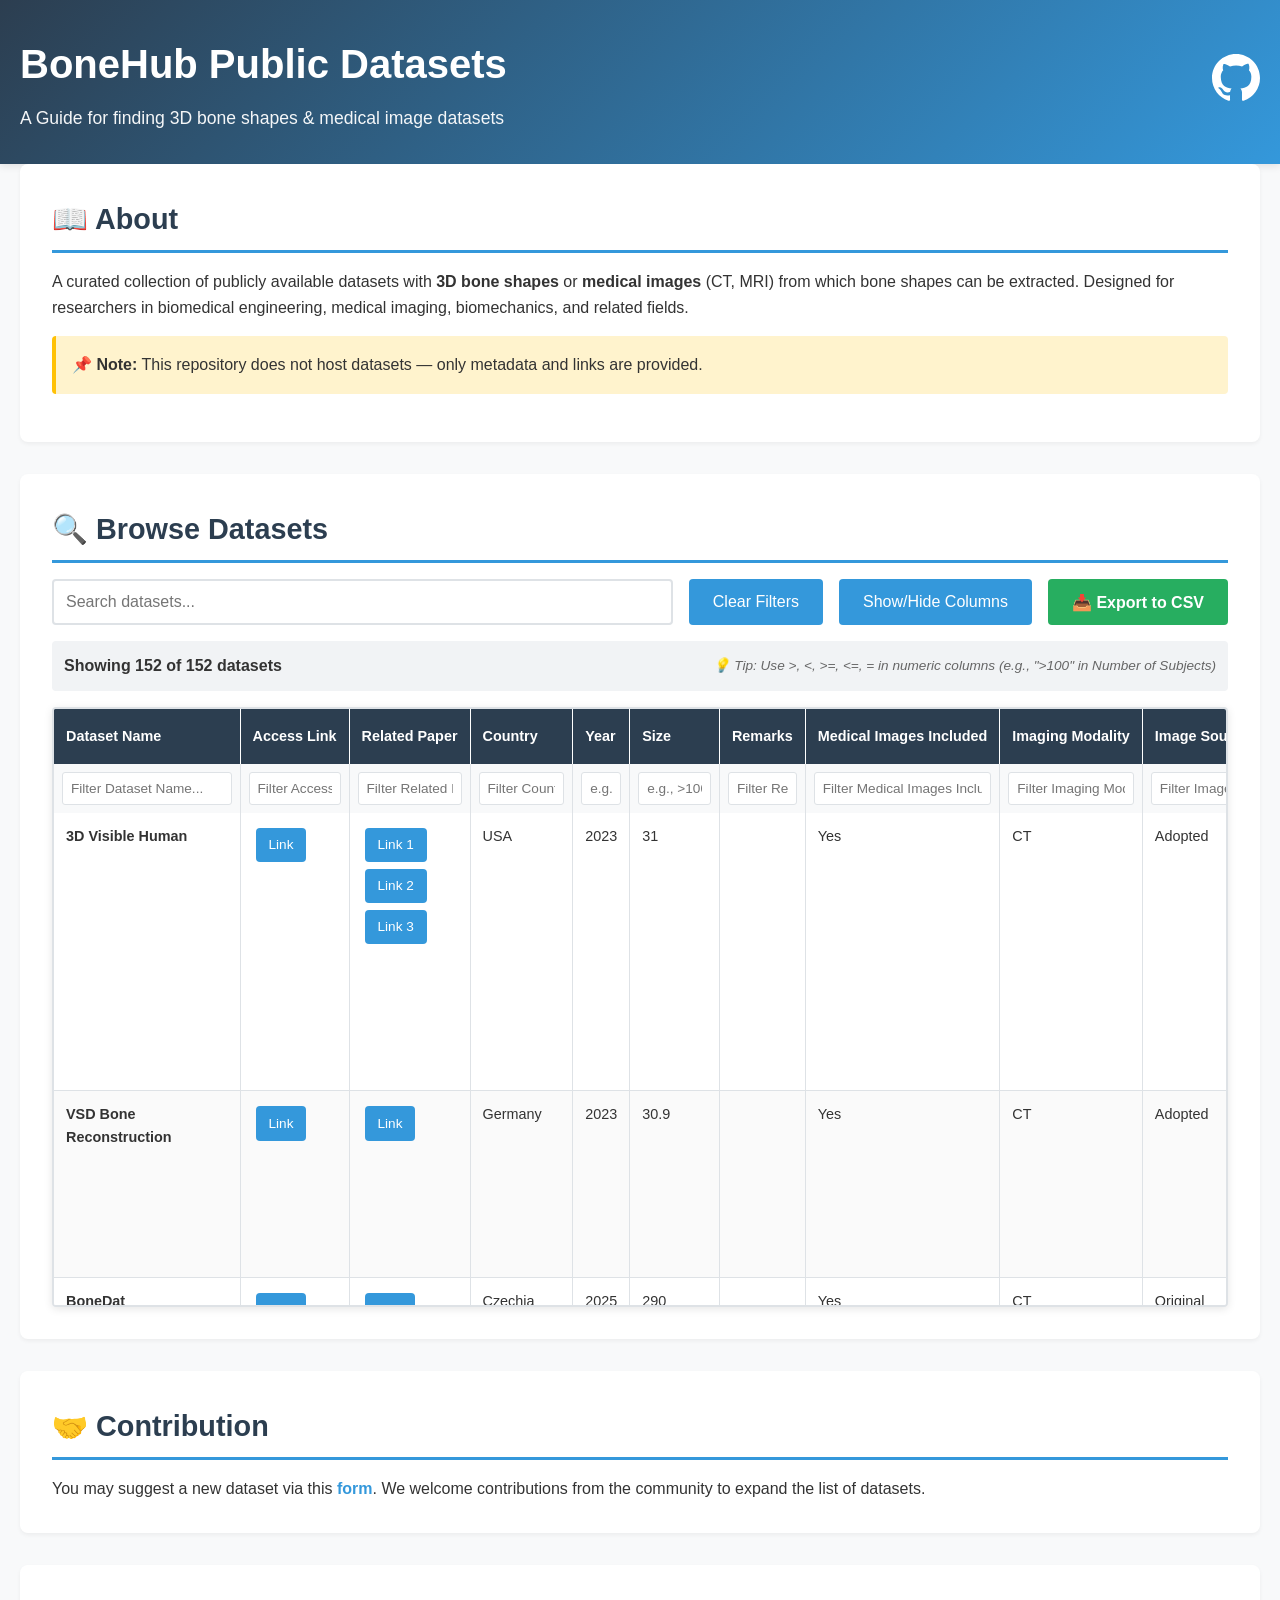
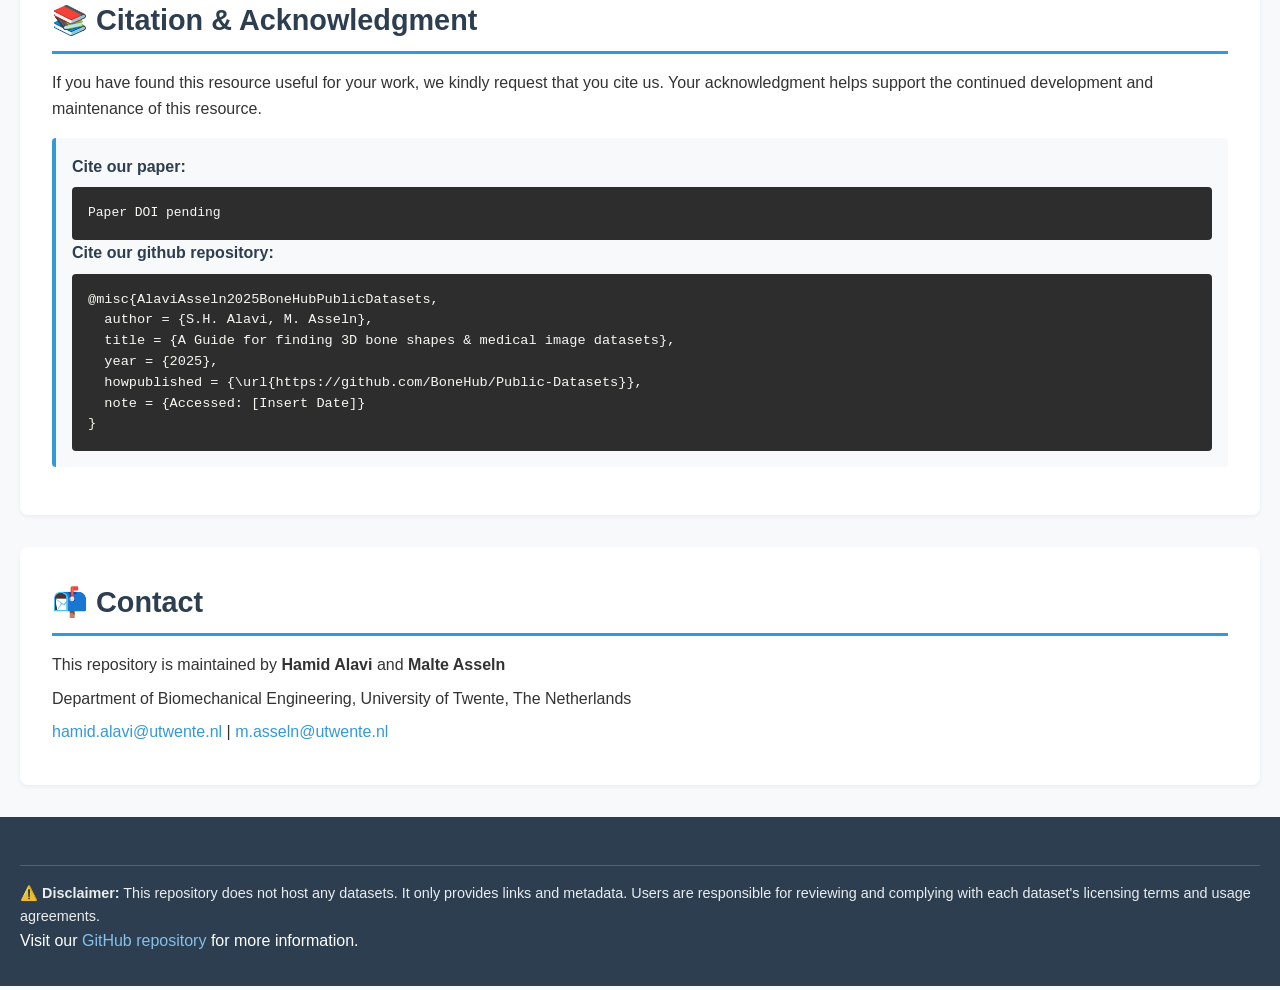
==== commit b46c35ce: "fix: enhance header in index.html with GitHub link for improved accessibility" ====
--- a/docs/index.html
+++ b/docs/index.html
@@ -11,8 +11,21 @@
 <body>
     <header>
         <div class="container">
-            <h1>BoneHub Public Datasets</h1>
-            <p class="subtitle">A Guide for finding 3D bone shapes & medical image datasets</p>
+            <div style="display: flex; align-items: center; justify-content: space-between; flex-wrap: wrap;">
+                <div>
+                    <h1>BoneHub Public Datasets</h1>
+                    <p class="subtitle">A Guide for finding 3D bone shapes & medical image datasets</p>
+                </div>
+                <a href="https://github.com/BoneHub/Public-Datasets" target="_blank" rel="noopener noreferrer" 
+                   style="color: white; text-decoration: none; transition: opacity 0.2s;" 
+                   title="View on GitHub"
+                   onmouseover="this.style.opacity='0.7'" 
+                   onmouseout="this.style.opacity='1'">
+                    <svg width="48" height="48" viewBox="0 0 16 16" fill="white" xmlns="http://www.w3.org/2000/svg">
+                        <path d="M8 0C3.58 0 0 3.58 0 8c0 3.54 2.29 6.53 5.47 7.59.4.07.55-.17.55-.38 0-.19-.01-.82-.01-1.49-2.01.37-2.53-.49-2.69-.94-.09-.23-.48-.94-.82-1.13-.28-.15-.68-.52-.01-.53.63-.01 1.08.58 1.23.82.72 1.21 1.87.87 2.33.66.07-.52.28-.87.51-1.07-1.78-.2-3.64-.89-3.64-3.95 0-.87.31-1.59.82-2.15-.08-.2-.36-1.02.08-2.12 0 0 .67-.21 2.2.82.64-.18 1.32-.27 2-.27.68 0 1.36.09 2 .27 1.53-1.04 2.2-.82 2.2-.82.44 1.1.16 1.92.08 2.12.51.56.82 1.27.82 2.15 0 3.07-1.87 3.75-3.65 3.95.29.25.54.73.54 1.48 0 1.07-.01 1.93-.01 2.2 0 .21.15.46.55.38A8.013 8.013 0 0016 8c0-4.42-3.58-8-8-8z"/>
+                    </svg>
+                </a>
+            </div>
         </div>
     </header>
 
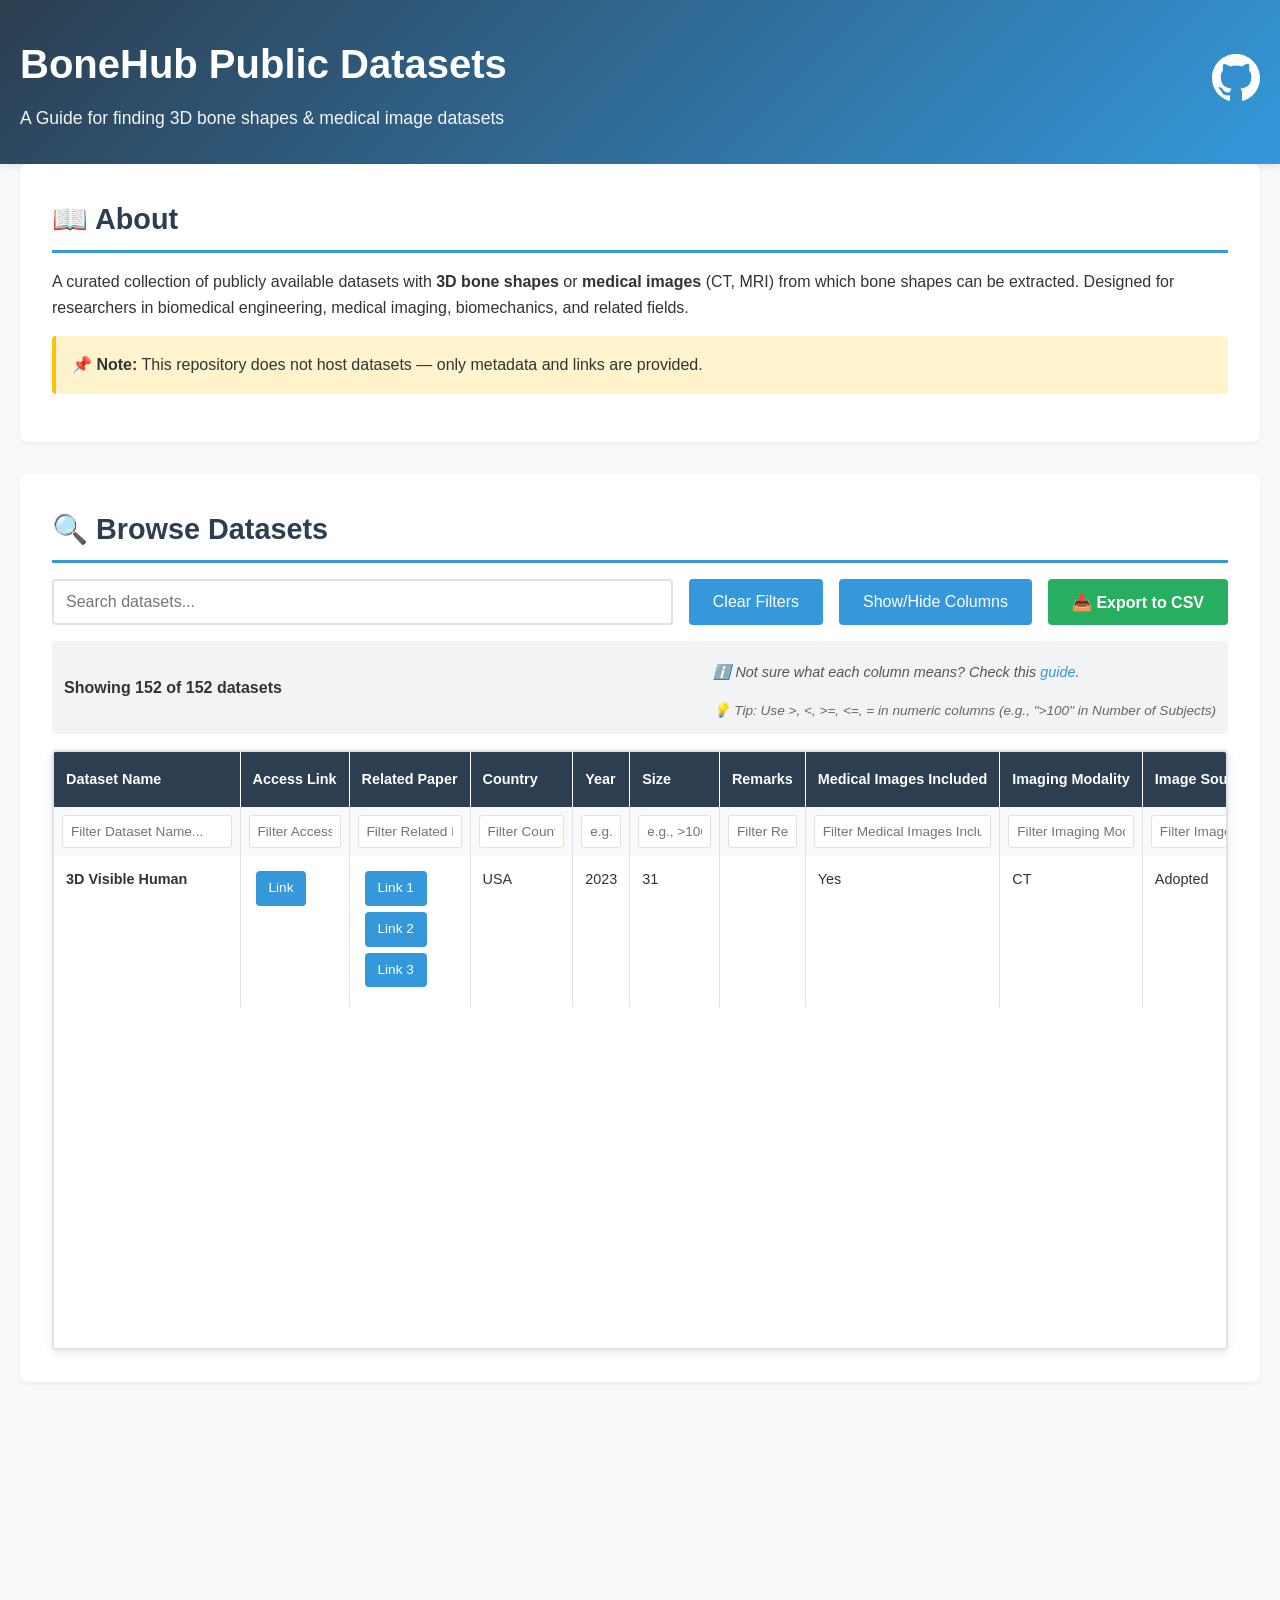
==== commit f1f1f543: "fix: update index.html to improve user guidance with a new guide link and enhance tips for dataset f" ====
--- a/docs/index.html
+++ b/docs/index.html
@@ -16,13 +16,12 @@
                     <h1>BoneHub Public Datasets</h1>
                     <p class="subtitle">A Guide for finding 3D bone shapes & medical image datasets</p>
                 </div>
-                <a href="https://github.com/BoneHub/Public-Datasets" target="_blank" rel="noopener noreferrer" 
-                   style="color: white; text-decoration: none; transition: opacity 0.2s;" 
-                   title="View on GitHub"
-                   onmouseover="this.style.opacity='0.7'" 
-                   onmouseout="this.style.opacity='1'">
+                <a href="https://github.com/BoneHub/Public-Datasets" target="_blank" rel="noopener noreferrer"
+                    style="color: white; text-decoration: none; transition: opacity 0.2s;" title="View on GitHub"
+                    onmouseover="this.style.opacity='0.7'" onmouseout="this.style.opacity='1'">
                     <svg width="48" height="48" viewBox="0 0 16 16" fill="white" xmlns="http://www.w3.org/2000/svg">
-                        <path d="M8 0C3.58 0 0 3.58 0 8c0 3.54 2.29 6.53 5.47 7.59.4.07.55-.17.55-.38 0-.19-.01-.82-.01-1.49-2.01.37-2.53-.49-2.69-.94-.09-.23-.48-.94-.82-1.13-.28-.15-.68-.52-.01-.53.63-.01 1.08.58 1.23.82.72 1.21 1.87.87 2.33.66.07-.52.28-.87.51-1.07-1.78-.2-3.64-.89-3.64-3.95 0-.87.31-1.59.82-2.15-.08-.2-.36-1.02.08-2.12 0 0 .67-.21 2.2.82.64-.18 1.32-.27 2-.27.68 0 1.36.09 2 .27 1.53-1.04 2.2-.82 2.2-.82.44 1.1.16 1.92.08 2.12.51.56.82 1.27.82 2.15 0 3.07-1.87 3.75-3.65 3.95.29.25.54.73.54 1.48 0 1.07-.01 1.93-.01 2.2 0 .21.15.46.55.38A8.013 8.013 0 0016 8c0-4.42-3.58-8-8-8z"/>
+                        <path
+                            d="M8 0C3.58 0 0 3.58 0 8c0 3.54 2.29 6.53 5.47 7.59.4.07.55-.17.55-.38 0-.19-.01-.82-.01-1.49-2.01.37-2.53-.49-2.69-.94-.09-.23-.48-.94-.82-1.13-.28-.15-.68-.52-.01-.53.63-.01 1.08.58 1.23.82.72 1.21 1.87.87 2.33.66.07-.52.28-.87.51-1.07-1.78-.2-3.64-.89-3.64-3.95 0-.87.31-1.59.82-2.15-.08-.2-.36-1.02.08-2.12 0 0 .67-.21 2.2.82.64-.18 1.32-.27 2-.27.68 0 1.36.09 2 .27 1.53-1.04 2.2-.82 2.2-.82.44 1.1.16 1.92.08 2.12.51.56.82 1.27.82 2.15 0 3.07-1.87 3.75-3.65 3.95.29.25.54.73.54 1.48 0 1.07-.01 1.93-.01 2.2 0 .21.15.46.55.38A8.013 8.013 0 0016 8c0-4.42-3.58-8-8-8z" />
                     </svg>
                 </a>
             </div>
@@ -55,7 +54,13 @@
             <div class="stats">
                 <span id="datasetCount">Loading datasets...</span>
                 <span class="filter-hint" style="float: right; font-style: italic; color: #666; font-size: 0.85rem;">
-                    💡 Tip: Use &gt;, &lt;, &gt;=, &lt;=, = in numeric columns (e.g., "&gt;100" in Number of Subjects)
+                    <p style="font-size: 0.9rem; color: #555; margin-top: 0.5rem; margin-bottom: 1rem;">
+                        ℹ️ Not sure what each column means? Check this
+                        <a href="https://github.com/BoneHub/Public-Datasets/blob/main/data/README.md" target="_blank"
+                            rel="noopener noreferrer">guide</a>.
+                    </p>
+                    <p>💡 Tip: Use &gt;, &lt;, &gt;=, &lt;=, = in numeric columns (e.g., "&gt;100" in Number of
+                        Subjects)</p>
                 </span>
             </div>
             <div id="columnToggles" class="column-toggles" style="display: none;">
